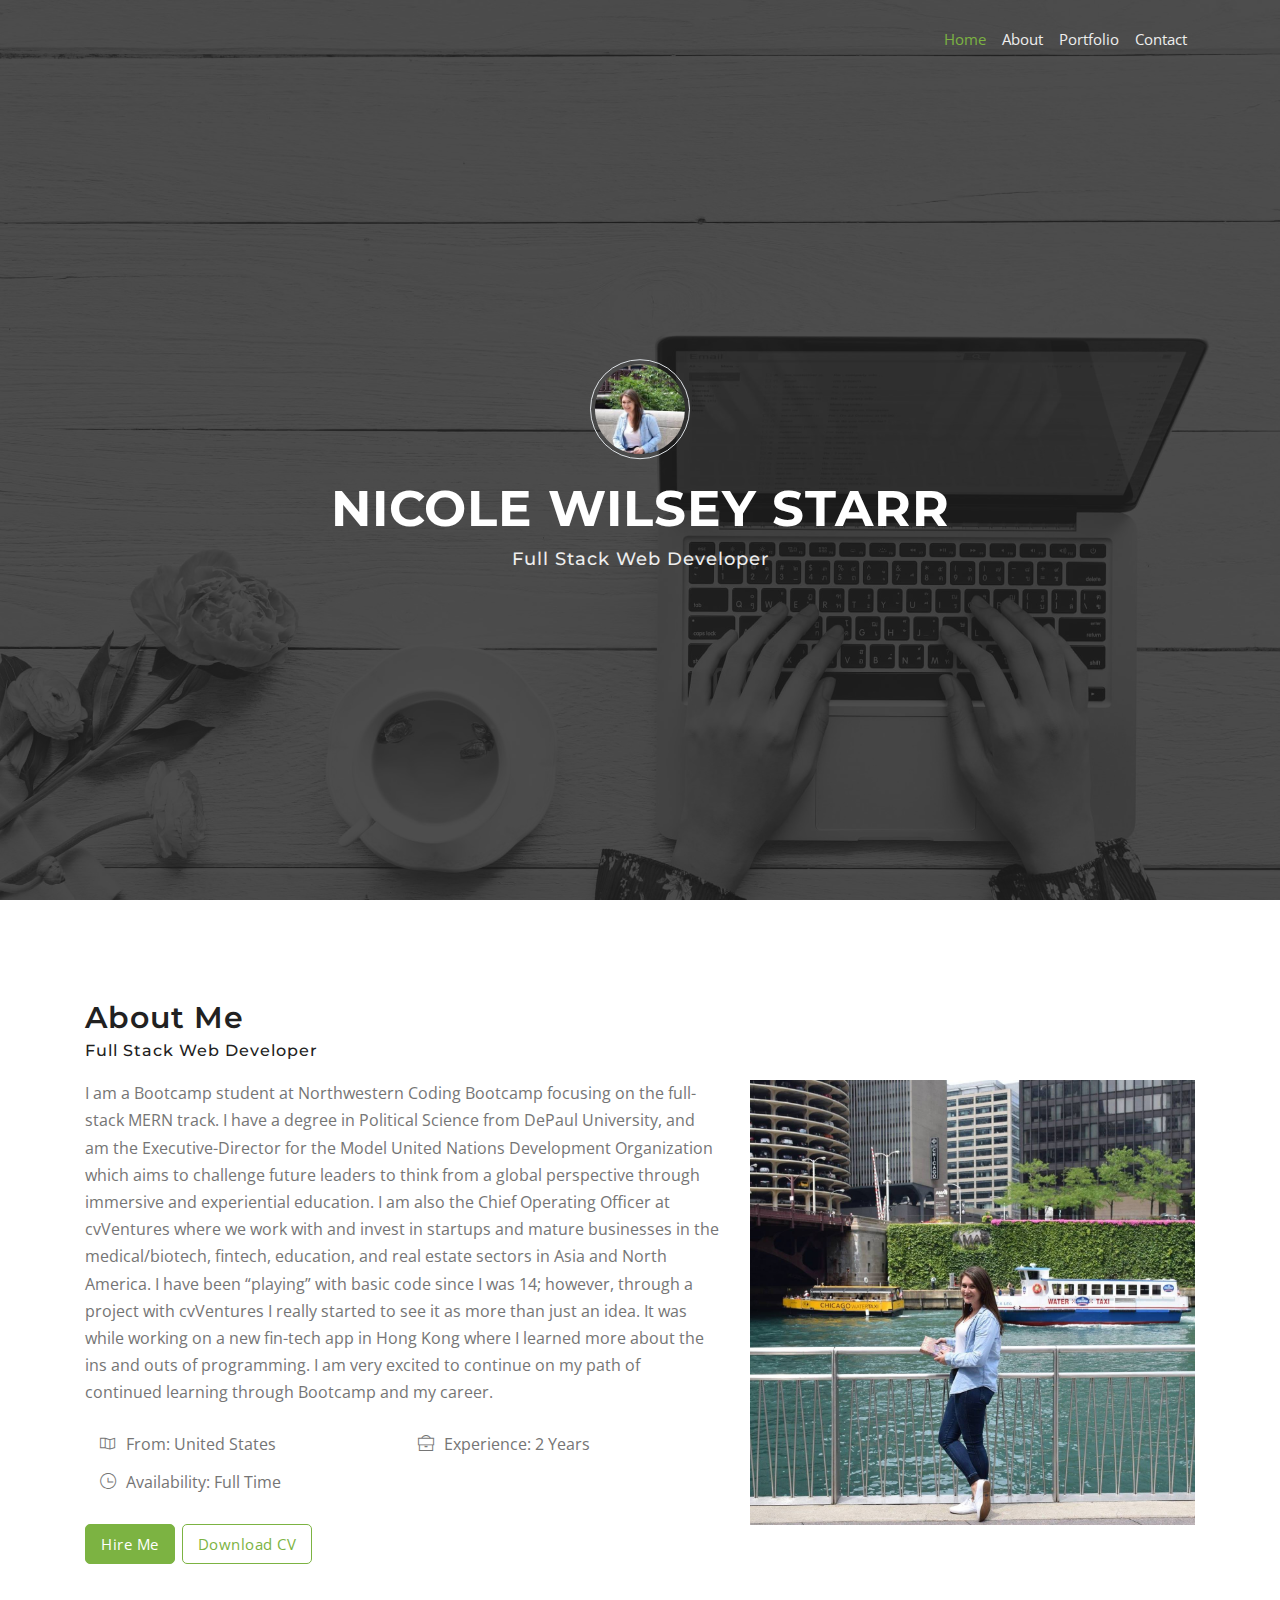
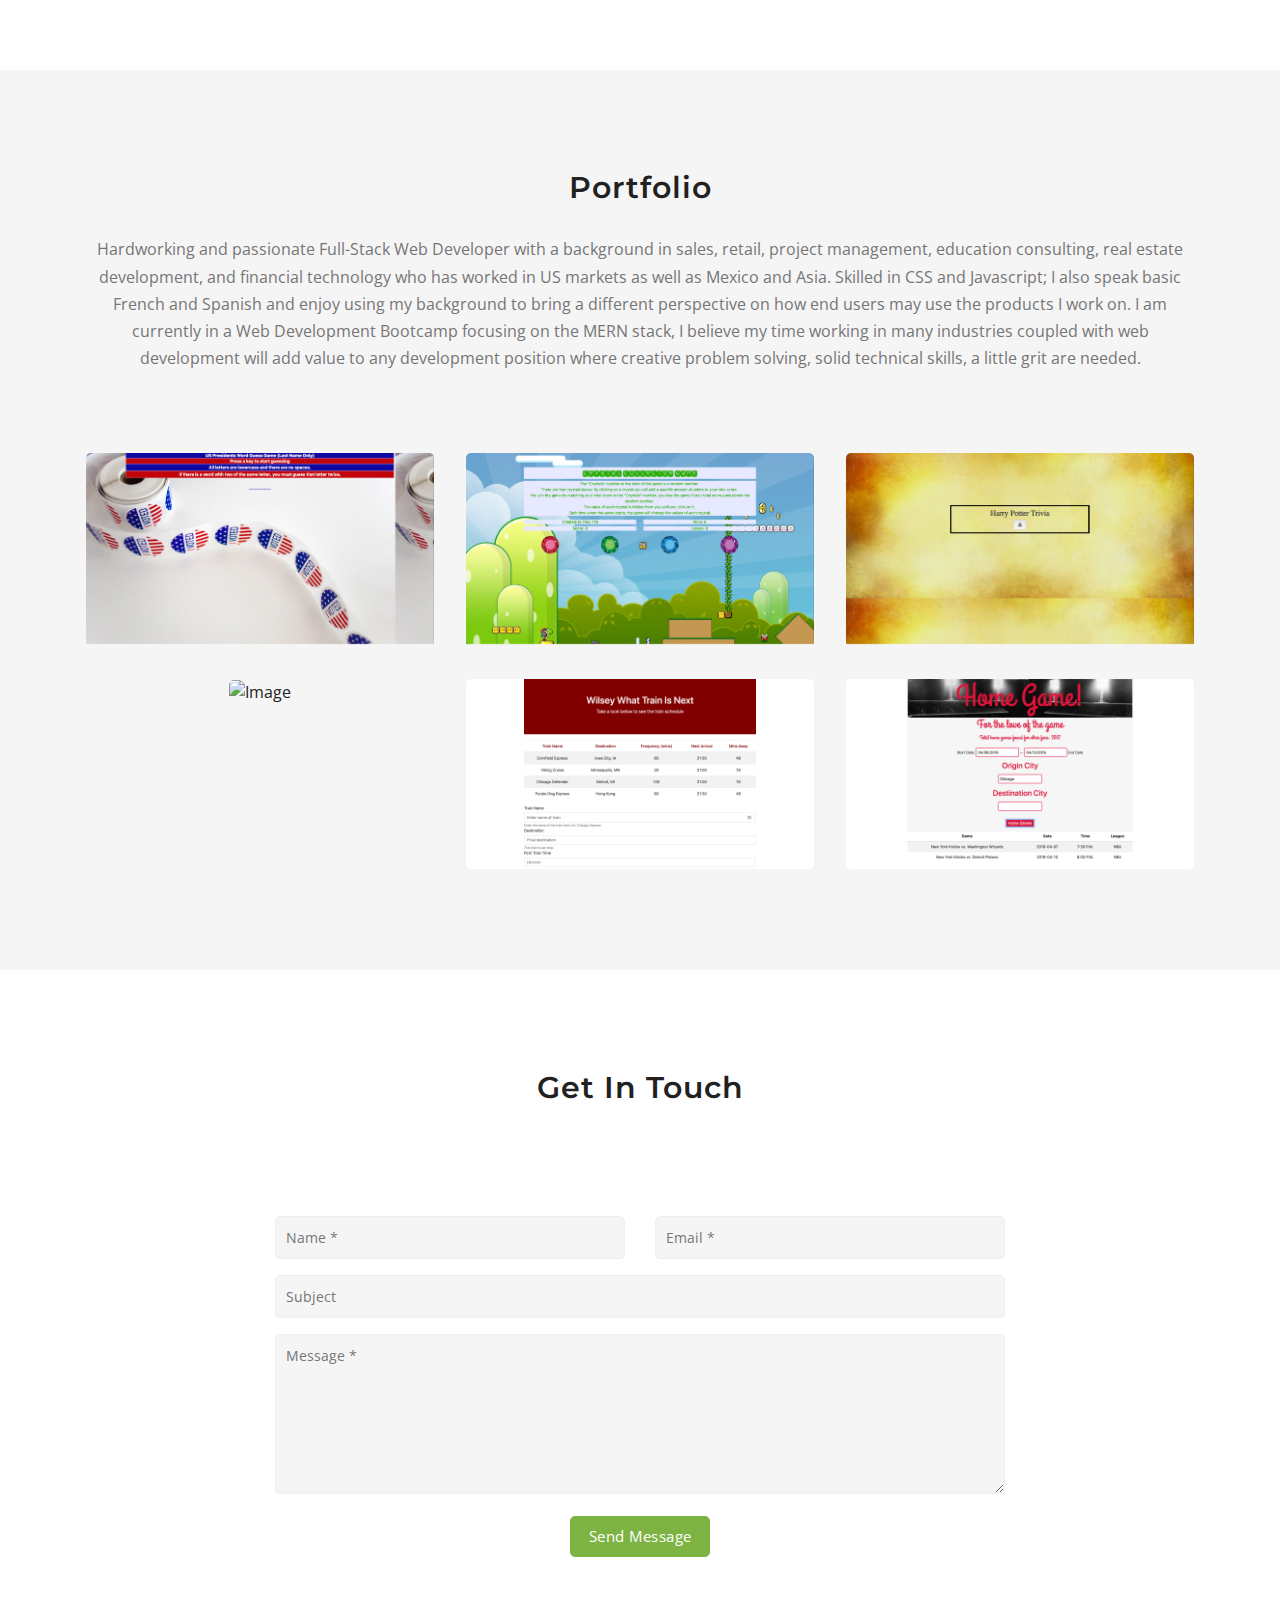
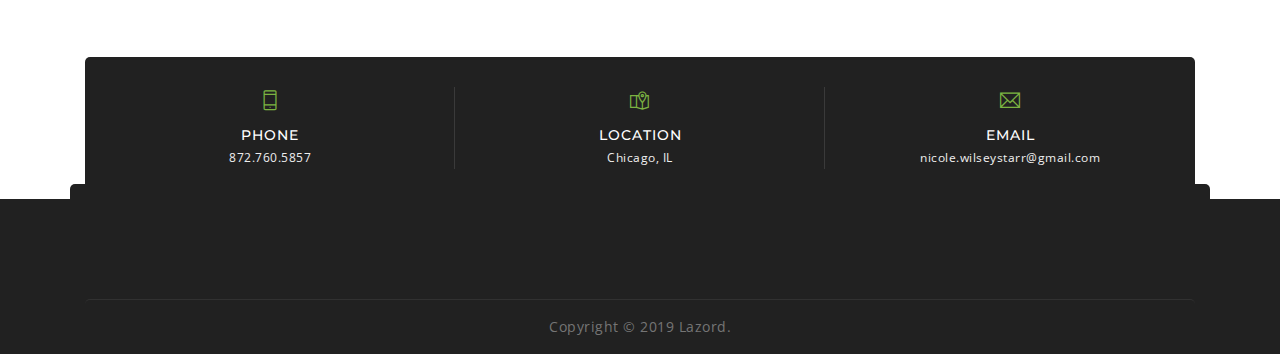
==== index.html @ 2cfe422c "Changed html file name" ====
<!DOCTYPE html>
<html lang="en">
  <head>

    <!-- Meta Tags -->
    <meta charset="utf-8">
    <meta name="description" content="Lazord is a responsive creative portfolio template.">
    <meta name="keywords" content="portfolio, personal, corporate, business, parallax, creative, agency">
    <meta name="viewport" content="width=device-width, initial-scale=1, shrink-to-fit=no">

    <!-- Title -->
    <title>Nicole Wilsey Starr</title>

    <!-- Favicon -->
    <link rel="shortcut icon" href="images/favicon.png" type="image/x-icon">


    <!-- Bootstrap CSS -->
    <link rel="stylesheet" href="css/bootstrap.min.css">
    <!-- Google Fonts -->
    <link rel="stylesheet" href="https://fonts.googleapis.com/css?family=Open+Sans:300,400,600,700,800">
    <link rel="stylesheet" href="https://fonts.googleapis.com/css?family=Montserrat:100,200,300,400,500,600,700,800,900">
    <!-- Owl Carousel CSS -->
    <link rel="stylesheet" href="css/owl.carousel.min.css">
    <link rel="stylesheet" href="css/owl.theme.default.min.css">
    <!-- Magnific Popup CSS -->
    <link rel="stylesheet" href="css/magnific-popup.css">
    <!-- Icon Fonts CSS -->
    <link rel="stylesheet" href="css/all.min.css">
    <link rel="stylesheet" href="css/themify-icons.css">
    <!-- Main CSS -->
    <link rel="stylesheet" href="css/style.css">

  </head>
  <body>

    <!-- ===== Start Preloader ===== -->
    <div class="loading">
      <div class="v-middle"><div class="load-circle"></div></div>
    </div>
    <!-- ===== End Preloader ===== -->

    <!-- === Start Button Top === -->
    <div class="button-top" data-scroll-nav="0">
      <span><i class="ti-angle-up"></i></span>
    </div>
    <!-- ===== End Button Top ===== -->

    <!-- ===== Start Navbar ===== -->
    <nav class="navbar navbar-expand-md">
      <div class="container">

        <!-- Logo and toggle get grouped for better mobile display -->
        <!-- <a class="logo" href="#">
          <img src="http://via.placeholder.com/900x182" alt="logo" />
        </a> -->

        <button class="navbar-toggler" type="button" data-toggle="collapse" data-target="#navbarNav" aria-controls="navbarNav" aria-expanded="false" aria-label="Toggle navigation">
          <span class="menu-icon"><i class="fas fa-bars"></i></span>
        </button>

        <!-- Collect the nav links, and other content for toggling -->
        <div class="collapse navbar-collapse" id="navbarNav">

          <!-- Links -->
          <ul class="navbar-nav ml-auto">
            <li class="nav-item active">
              <a class="nav-link" href="#" data-scroll-nav="0">Home <span class="sr-only">(current)</span></a>
            </li>
            <li class="nav-item">
              <a class="nav-link" href="#" data-scroll-nav="1">About</a>
            </li>
            <!-- <li class="nav-item">
              <a class="nav-link" href="#" data-scroll-nav="2">Services</a>
            </li> -->
            <li class="nav-item">
              <a class="nav-link" href="#" data-scroll-nav="3">Portfolio</a>
            </li>
            <!-- <li class="nav-item">
              <a class="nav-link" href="#" data-scroll-nav="4">Testimonials</a>
            </li>
            <li class="nav-item">
              <a class="nav-link" href="#" data-scroll-nav="5">Blog</a>
            </li> -->
            <li class="nav-item">
              <a class="nav-link" href="#" data-scroll-nav="6">Contact</a>
            </li>
          </ul>

        </div><!-- /navbar-collapse -->
      </div><!-- /container -->
    </nav>
    <!-- ===== End Navbar ===== -->

    <!-- ===== Start Header ===== -->
    <header class="header bg-prop section-overlay dark" data-scroll-index="0">
      <div class="v-middle">
        <div class="container">

          <!-- Caption -->
          <div class="caption text-center">

            <img class="img-thumbnail rounded-circle" src="images/nicole.jpg" alt="Image" />

            <h1>Nicole Wilsey Starr</h1>
            <h2>Full Stack Web Developer</h2>

            <!-- Social Media Icons -->
            <!-- <div class="social-media">
              <a href="#0"><span><i class="ti-facebook"></i></span></a>
              <a href="#0"><span><i class="ti-twitter-alt"></i></span></a>
              <a href="#0"><span><i class="ti-linkedin"></i></span></a>
              <a href="#0"><span><i class="ti-pinterest"></i></span></a>
              <a href="#0"><span><i class="ti-instagram"></i></span></a>
            </div> -->

          </div><!-- /caption -->
        </div><!-- /container -->
      </div><!-- /v-middle -->
    </header>
    <!-- ===== End Header ===== -->

    <!-- ===== Start About ===== -->
    <section class="about section-padding" data-scroll-index="1">
      <div class="container">

        <!-- Section Heading  -->
        <div class="section-head">
          <h3>About Me</h3>
          <h6>Full Stack Web Developer</h6>
        </div>

        <div class="row">

          <!-- Intro -->
          <div class="col-lg-7">
            <div class="intro mb-md-50">
              <p>I am a Bootcamp student at Northwestern Coding Bootcamp focusing on the full-stack MERN track. I have a degree in Political Science from DePaul University, and am the Executive-Director for the Model United Nations Development Organization which aims to challenge future leaders to think from a global perspective through immersive and experiential education. I am also the Chief Operating Officer at cvVentures where we work with and invest in startups and mature businesses in the medical/biotech, fintech, education, and real estate sectors in Asia and North America. I have been “playing” with basic code since I was 14; however, through a project with cvVentures I really started to see it as more than just an idea. It was while working on a new fin-tech app in Hong Kong where I learned more about the ins and outs of programming. I am very excited to continue on my path of continued learning through Bootcamp and my career.</p>

              <!-- Some Details -->
              <div class="details row">
                <!-- <div class="item col-sm-6">
                  <p><span class="icon"><i class="ti-calendar"></i></span>Age: </p>
                </div> -->
                <div class="item col-sm-6">
                  <p><span class="icon"><i class="ti-map"></i></span>From: United States</p>
                </div>
                <div class="item col-sm-6">
                  <p><span class="icon"><i class="ti-briefcase"></i></span>Experience: 2 Years</p>
                </div>
                <div class="item col-sm-6">
                  <p><span class="icon"><i class="ti-time"></i></span>Availability: Full Time</p>
                </div>
              </div>

              <!-- Buttons -->
              <a href="#0" data-scroll-nav="6" class="bg-button">
                <span>Hire Me</span>
              </a>
              <a href="CV.pdf" download="CV.pdf" class="border-button">
                <span>Download CV</span>
              </a>

            </div>
          </div>

          <!-- Skills -->
          <div class="col-lg-5">
              <img src="images/aboutPhoto.jpg" alt="Image" />

            <!-- <div class="skills">
              <div class="prog-item">
                <p>Branding</p>
                <div class="skill-progress"><span data-value='90%'></span></div>
              </div>
              <div class="prog-item">
                <p>Graphic Design</p>
                <div class="skill-progress"><span data-value='95%'></span></div>
              </div>
              <div class="prog-item">
                <p>Web Design</p>
                <div class="skill-progress"><span data-value='85%'></span></div>
              </div>
              <div class="prog-item">
                <p>Development</p>
                <div class="skill-progress"><span data-value='90%'></span></div>
              </div>
            </div> -->
          </div>

        </div><!-- /row -->
      </div><!-- /container -->
    </section>
    <!-- ===== End About ===== -->

    <!-- ===== Start Services ===== -->
    <!-- <section class="services section-padding text-center" data-scroll-index="2">
      <div class="container"> -->

        <!-- Section Heading  -->
        <!-- <div class="section-head">
          <h3>Services</h3>
          <div class="row">
            <div class="col-lg-6 col-md-8 mx-auto">
              <p>Lorem ipsum dolor sit amet elit sed do eiusmod tempor labore dolore magna aliqua enim minim veniam quis nostrud nisi laboris.</p>
            </div>
          </div>
        </div>

        <div class="row"> -->

          <!-- Services Item -->
          <!-- <div class="col-lg-4 col-md-6">
            <div class="item mb-30 mb-sm-50">
              <span class="icon"><i class="ti-write"></i></span>
              <h5 class="sub-heading">Branding</h5>
              <p>Lorem ipsum dolor sit amet consectetur adipisicing elit sed do eiusmod tempor incididunt ut.</p>
            </div>
          </div> -->

          <!-- Services Item -->
          <!-- <div class="col-lg-4 col-md-6">
            <div class="item mb-30 mb-sm-50">
              <span class="icon"><i class="ti-pencil-alt"></i></span>
              <h5 class="sub-heading">Graphic Design</h5>
              <p>Lorem ipsum dolor sit amet consectetur adipisicing elit sed do eiusmod tempor incididunt ut.</p>
            </div>
          </div> -->

          <!-- Services Item -->
          <!-- <div class="col-lg-4 col-md-6">
            <div class="item mb-30 mb-sm-50">
              <span class="icon"><i class="ti-desktop"></i></span>
              <h5 class="sub-heading">Web Design</h5>
              <p>Lorem ipsum dolor sit amet consectetur adipisicing elit sed do eiusmod tempor incididunt ut.</p>
            </div>
          </div> -->

          <!-- Services Item -->
          <!-- <div class="col-lg-4 col-md-6">
            <div class="item mb-md-30 mb-sm-50">
              <span class="icon"><i class="ti-settings"></i></span>
              <h5 class="sub-heading">Development</h5>
              <p>Lorem ipsum dolor sit amet consectetur adipisicing elit sed do eiusmod tempor incididunt ut.</p>
            </div>
          </div> -->

          <!-- Services Item -->
          <!-- <div class="col-lg-4 col-md-6">
            <div class="item mb-sm-50">
              <span class="icon"><i class="ti-mobile"></i></span>
              <h5 class="sub-heading">Mobile Apps</h5>
              <p>Lorem ipsum dolor sit amet consectetur adipisicing elit sed do eiusmod tempor incididunt ut.</p>
            </div>
          </div> -->

          <!-- Services Item -->
          <!-- <div class="col-lg-4 col-md-6">
            <div class="item">
              <span class="icon"><i class="ti-pie-chart"></i></span>
              <h5 class="sub-heading">Marketing</h5>
              <p>Lorem ipsum dolor sit amet consectetur adipisicing elit sed do eiusmod tempor incididunt ut.</p>
            </div>
          </div> -->

        <!-- </div> -->
        <!-- /row -->
      <!-- </div> -->
      <!-- /container -->
    <!-- </section> -->
    <!-- ===== End Services ===== -->

    <!-- ===== Start Counter ===== -->
    <!-- <div class="counter bg-prop section-overlay dark text-center">
      <div class="container">

        <div class="row"> -->

          <!-- Counter Item -->
          <!-- <div class="col-lg-3 col-md-6">
            <div class="item mb-md-50">
              <span class="icon"><i class="ti-face-smile"></i></span>
              <h4 class="number">385</h4>
              <h6>Happy Clients</h6>
            </div>
          </div> -->

          <!-- Counter Item -->
          <!-- <div class="col-lg-3 col-md-6">
            <div class="item mb-md-50">
              <span class="icon"><i class="ti-layers"></i></span>
              <h4 class="number">674</h4>
              <h6>Total Projects</h6>
            </div>
          </div> -->

          <!-- Counter Item -->
          <!-- <div class="col-lg-3 col-md-6">
            <div class="item mb-sm-50">
              <span class="icon"><i class="ti-download"></i></span>
              <h4 class="number">958</h4>
              <h6>CV Downloads</h6>
            </div>
          </div> -->

          <!-- Counter Item -->
          <!-- <div class="col-lg-3 col-md-6">
            <div class="item">
              <span class="icon"><i class="ti-timer"></i></span>
              <h4 class="number">4269</h4>
              <h6>Lines per Hour</h6>
            </div>
          </div> -->

        <!-- </div> -->
        <!-- /row -->
      <!-- </div> -->
      <!-- /container -->
    <!-- </div> -->
    <!-- ===== End Counter ===== -->

    <!-- ===== Start Portfolio ===== -->
    <section class="portfolio section-padding text-center" data-scroll-index="3">
      <div class="container">

        <!-- Section Heading  -->
        <div class="section-head">
          <h3>Portfolio</h3>
          <div class="row">
            <div class="col-lg-auto col-md-auto mx-auto">
              <p>Hardworking and passionate Full-Stack Web Developer with a background in sales, retail, project management, education consulting, real estate development, and financial technology who has worked in US markets as well as Mexico and Asia. Skilled in CSS and Javascript; I also speak basic French and Spanish and enjoy using my background to bring a different perspective on how end users may use the products I work on. I am currently in a Web Development Bootcamp focusing on the MERN stack, I believe my time working in many industries coupled with web development will add value to any development position where creative problem solving, solid technical skills, a little grit are needed.</p>
            </div>
          </div>
        </div>

        <!-- Filter Links -->
        <!-- <div class="filtering">
          <span data-filter='*' class="active">All</span>
          <span data-filter='.brand'>Brand</span>
          <span data-filter='.graphic'>Graphic</span>
          <span data-filter='.web'>Web</span>
        </div> -->

        <!-- Gallery -->
        <div class="gallery row">

          <!-- Gallery Item -->
          <!-- Word Guess Game-->
          <div class="col-lg-4 col-md-6 item web">
            <div class="item-img mb-30 mb-sm-50">

              <img src="images/wordGuessGame.png" alt="Image" />

              <div class="top-overlay"></div>
              <div class="bottom-overlay"></div>

              <div class="overlay-info v-middle">
                <h5 class="sub-heading">Word Guess Game</h5>
                <div class="icons">
                  <a href="https://nwilseystarr.github.io/word-guess-game/" target="_blank">
                    <span class="icon"><i class="fas fa-link"></i></span>
                  </a>
                  <a href="images/wordGuessGame.png" class="popup-img">
                    <span class="icon"><i class="fas fa-search"></i></span>
                  </a>
                </div>
              </div>

            </div>
          </div>

          <!-- Gallery Item -->
          <!-- Crystal Collector Game -->
          <div class="col-lg-4 col-md-6 item graphic">
            <div class="item-img mb-30 mb-sm-50">

              <img src="images/crystalGame.png" alt="Image" />

              <div class="top-overlay"></div>
              <div class="bottom-overlay"></div>

              <div class="overlay-info v-middle">
                <h5 class="sub-heading">Crystal Collector Game</h5>
                <div class="icons">
                  <a href="https://nwilseystarr.github.io/unit-4-game/" target="_blank">
                    <span class="icon"><i class="fas fa-link"></i></span>
                  </a>
                  <a href="images/crystalGame.png" class="popup-img">
                    <span class="icon"><i class="fas fa-search"></i></span>
                  </a>
                </div>
              </div>

            </div>
          </div>

          <!-- Gallery Item -->
          <!-- Trivia Game -->
          <div class="col-lg-4 col-md-6 item brand">
            <div class="item-img mb-30 mb-sm-50">

              <img src="images/triviaGame.png" alt="Image" />

              <div class="top-overlay"></div>
              <div class="bottom-overlay"></div>

              <div class="overlay-info v-middle">
                <h5 class="sub-heading">Harry Potter Trivia Game</h5>
                <div class="icons">
                  <a href="https://nwilseystarr.github.io/TriviaGame/" target="_blank">
                    <span class="icon"><i class="fas fa-link"></i></span>
                  </a>
                  <a href="images/triviaGame.png" class="popup-img">
                    <span class="icon"><i class="fas fa-search"></i></span>
                  </a>
                </div>
              </div>

            </div>
          </div>

          <!-- Gallery Item -->
          <div class="col-lg-4 col-md-6 item graphic">
            <div class="item-img mb-md-30 mb-sm-50">

              <img src="images/giphySearch.png" alt="Image" />

              <div class="top-overlay"></div>
              <div class="bottom-overlay"></div>

              <div class="overlay-info v-middle">
                <h5 class="sub-heading">Lord of the Rings Giphy Search</h5>
                <div class="icons">
                  <a href="https://nwilseystarr.github.io/giphy-api/" target="_blank">
                    <span class="icon"><i class="fas fa-link"></i></span>
                  </a>
                  <a href="images/giphySearch.png" class="popup-img">
                    <span class="icon"><i class="fas fa-search"></i></span>
                  </a>
                </div>
              </div>

            </div>
          </div>

          <!-- Gallery Item -->
          <div class="col-lg-4 col-md-6 item brand">
            <div class="item-img mb-sm-50">

              <img src="images/trainSchedule.png" alt="Image" />

              <div class="top-overlay"></div>
              <div class="bottom-overlay"></div>

              <div class="overlay-info v-middle">
                <h5 class="sub-heading">Train Scheduler</h5>
                <div class="icons">
                  <a href="https://nwilseystarr.github.io/train-scheduler/">
                    <span class="icon"><i class="fas fa-link"></i></span>
                  </a>
                  <a href="images/trainSchedule.png" class="popup-img">
                    <span class="icon"><i class="fas fa-search"></i></span>
                  </a>
                </div>
              </div>

            </div>
          </div>

          <!-- Gallery Item -->
          <div class="col-lg-4 col-md-6 item web">
            <div class="item-img">

              <img src="images/homeGame.png" alt="Image" />

              <div class="top-overlay"></div>
              <div class="bottom-overlay"></div>

              <div class="overlay-info v-middle">
                <h5 class="sub-heading">Home Game</h5>
                <div class="icons">
                  <a href="https://nwilseystarr.github.io/project-one/" target="_blank">
                    <span class="icon"><i class="fas fa-link"></i></span>
                  </a>
                  <a href="images/homeGame.png" class="popup-img">
                    <span class="icon"><i class="fas fa-search"></i></span>
                  </a>
                </div>
              </div>

            </div>
          </div>

        </div><!-- /gallery -->
      </div><!-- /container -->
    </section>
    <!-- ===== End Portfolio ===== -->

    <!-- ===== Start Testimonials ===== -->
    <!-- <section class="testimonials section-padding bg-prop section-overlay dark text-center" data-scroll-index="4">
      <div class="container"> -->

        <!-- Section Heading  -->
        <!-- <div class="section-head">
          <h3>Testimonials</h3>
        </div>

        <div class="row">

          <div class="col-lg-8 mx-auto">
            <span class="icon"><i class="fas fa-quote-left"></i></span>
            <div class="owl-carousel owl-theme"> -->

              <!-- Testimonials Item -->
              <!-- <div class="item">
                <p>Lorem ipsum dolor sit amet consectetur adipisicing elit sed do eiusmod tempor incididunt ut labore et dolore magna aliqua ut enim ad minim veniam quis nostrud exercitation ullamco laboris nisi ut aliquip ex ea commodo consequat duis aute irure.</p>
                <h5>John Smith</h5>
                <h6>Envato Customer</h6>
              </div> -->

              <!-- Testimonials Item -->
              <!-- <div class="item">
                <p>Lorem ipsum dolor sit amet consectetur adipisicing elit sed do eiusmod tempor incididunt ut labore et dolore magna aliqua ut enim ad minim veniam quis nostrud exercitation ullamco laboris nisi ut aliquip ex ea commodo consequat duis aute irure.</p>
                <h5>John Smith</h5>
                <h6>Envato Customer</h6>
              </div> -->

              <!-- Testimonials Item -->
              <!-- <div class="item">
                <p>Lorem ipsum dolor sit amet consectetur adipisicing elit sed do eiusmod tempor incididunt ut labore et dolore magna aliqua ut enim ad minim veniam quis nostrud exercitation ullamco laboris nisi ut aliquip ex ea commodo consequat duis aute irure.</p>
                <h5>John Smith</h5>
                <h6>Envato Customer</h6>
              </div>

            </div>
          </div> -->

        <!-- </div> -->
        <!-- /row -->
      <!-- </div> -->
      <!-- /container -->
    <!-- </section> -->
    <!-- ===== End Testimonials ===== -->

    <!-- ===== Start Blog ===== -->
    <!-- <section class="blog section-padding text-center" data-scroll-index="5">
      <div class="container"> -->

        <!-- Section Heading  -->
        <!-- <div class="section-head">
          <h3>Blog</h3>
          <div class="row">
            <div class="col-lg-6 col-md-8 mx-auto">
              <p>Lorem ipsum dolor sit amet elit sed do eiusmod tempor labore dolore magna aliqua enim minim veniam quis nostrud nisi laboris.</p>
            </div>
          </div>
        </div>

        <div class="row justify-content-center"> -->

          <!-- Blog Item -->
          <!-- <div class="col-lg-4 col-md-10">
            <div class="post mb-md-30 mb-sm-50">

              <div class="post-img">
                <a href="#0">
                  <img src="http://via.placeholder.com/640x426" alt="Image" />
                </a>
              </div>

              <div class="post-info">
                <a href="#0">
                  <span class="tag">HTML</span>
                </a>
              </div>

              <div class="post-content">
                <a href="#0">
                  <h5 class="sub-heading">Best HTML Templates</h5>
                </a>
                <p>Lorem ipsum dolor sit amet consectetur adipisicing elit sed do eiusmod tempor incididunt ut labore et dolore magna.</p>
                <a href="#0">
                  <span class="rm-button">Read More<span class="icon"><i class="ti-angle-right"></i></span></span>
                </a>
              </div>

            </div>
          </div> -->

          <!-- Blog Item -->
          <!-- <div class="col-lg-4 col-md-10">
            <div class="post mb-md-30 mb-sm-50">

              <div class="post-img">
                <a href="#0">
                  <img src="http://via.placeholder.com/640x426" alt="Image" />
                </a>
              </div>

              <div class="post-info">
                <a href="#0">
                  <span class="tag">WordPress</span>
                </a>
              </div>

              <div class="post-content">
                <a href="#0">
                  <h5 class="sub-heading">Best WordPress Themes</h5>
                </a>
                <p>Lorem ipsum dolor sit amet consectetur adipisicing elit sed do eiusmod tempor incididunt ut labore et dolore magna.</p>
                <a href="#0">
                  <span class="rm-button">Read More<span class="icon"><i class="ti-angle-right"></i></span></span>
                </a>
              </div>

            </div>
          </div> -->

          <!-- Blog Item -->
          <!-- <div class="col-lg-4 col-md-10">
            <div class="post">

              <div class="post-img">
                <a href="#0">
                  <img src="http://via.placeholder.com/640x426" alt="Image" />
                </a>
              </div>

              <div class="post-info">
                <a href="#0">
                  <span class="tag">Graphic</span>
                </a>
              </div>

              <div class="post-content">
                <a href="#0">
                  <h5 class="sub-heading">45 Creative Logo Designs</h5>
                </a>
                <p>Lorem ipsum dolor sit amet consectetur adipisicing elit sed do eiusmod tempor incididunt ut labore et dolore magna.</p>
                <a href="#0">
                  <span class="rm-button">Read More<span class="icon"><i class="ti-angle-right"></i></span></span>
                </a>
              </div>

            </div>
          </div> -->

        <!-- </div> -->
        <!-- /row -->
      <!-- </div> -->
      <!-- /container -->
    <!-- </section> -->
    <!-- ===== End Blog ===== -->

    <!-- ===== Start Contact ===== -->
    <section class="contact text-center" data-scroll-index="6">
      <div class="container">

        <!-- Section Heading  -->
        <div class="section-head">
          <h3>Get In Touch</h3>
          <div class="row">
            <div class="col-lg-6 col-md-8 mx-auto">
              <!-- <p>Lorem ipsum dolor sit amet elit sed do eiusmod tempor labore dolore magna aliqua enim minim veniam quis nostrud nisi laboris.</p> -->
            </div>
          </div>
        </div>

        <!-- Contact Form -->
        <div class="row">
          <div class="col-lg-8 mx-auto">
            <form class='form' id='contact-form' method='post' action="contact.php">
              <div class="messages"></div>

              <div class="controls">

                <div class="row">
                  <div class="col-md-6">
                    <div class="form-group">
                      <input id="form_name" type="text" name="name" placeholder="Name *" required="required" data-error="Firstname is required.">
                      <div class="help-block with-errors"></div>
                    </div>
                  </div>
                  <div class="col-md-6">
                    <div class="form-group">
                      <input id="form_email" type="email" name="email" placeholder="Email *" required="required" data-error="Valid email is required.">
                      <div class="help-block with-errors"></div>
                    </div>
                  </div>
                </div>

                <div class="row">
                  <div class="col-md-12">
                    <div class="form-group">
                      <input id="form_subject" type="text" name="subject" placeholder="Subject">
                      <div class="help-block with-errors"></div>
                    </div>
                  </div>
                  <div class="col-md-12">
                    <div class="form-group">
                      <textarea id="form_message" name="message" placeholder="Message *" rows="4" required="required" data-error="Please, leave us a message."></textarea>
                      <div class="help-block with-errors"></div>
                    </div>
                  </div>
                  <div class="col-md-12">
                    <input type="submit" value="Send Message">
                  </div>
                </div>

              </div>
            </form>
          </div>
        </div>

        <!-- Contact Info-->
        <div class="contact-info">
            <div class="row no-gutters">

            <!-- Contact Info Item -->
            <div class="item col-lg-4 mb-md-50">
              <span class="icon"><i class="ti-mobile"></i></span>
              <h6>Phone</h6>
              <p>872.760.5857</p>
            </div>

            <!-- Contact Info Item -->
            <div class="item col-lg-4 mb-md-50">
              <span class="icon"><i class="ti-map-alt"></i></span>
              <h6>Location</h6>
              <p>Chicago, IL</p>
            </div>

            <!-- Contact Info Item -->
            <div class="item col-lg-4">
              <span class="icon"><i class="ti-email"></i></span>
              <h6>Email</h6>
              <p>nicole.wilseystarr@gmail.com</p>
            </div>

          </div>
        </div>

      </div><!-- /container -->
    </section>
    <!-- ===== End Contact ===== -->

    <!-- ===== Start Footer ===== -->
    <footer class="footer text-center">
      <div class="container">

        <!-- Main Footer -->
        <div class="main-footer">

          <!-- logo -->
          <!-- <a class="logo" href="#">
            <img src="http://via.placeholder.com/900x182" alt="logo" />
          </a> -->

          <!-- Social Media Icons-->
          <!-- <div class="social-media">
            <a href="#0"><span><i class="ti-facebook"></i></span></a>
            <a href="#0"><span><i class="ti-twitter-alt"></i></span></a>
            <a href="#0"><span><i class="ti-linkedin"></i></span></a>
            <a href="#0"><span><i class="ti-pinterest"></i></span></a>
            <a href="#0"><span><i class="ti-instagram"></i></span></a>
          </div> -->

        </div><!-- /main-footer -->

        <!-- Copyright -->
        <p class="copyright">Copyright &copy; 2019 Lazord.</p>

      </div><!-- /container -->
    </footer>
    <!-- ===== End Footer ===== -->


    <!-- jQuery Library -->
    <script src="js/jquery-3.3.1.min.js"></script>
    <!-- Popper JS -->
    <script src="js/popper.min.js"></script>
    <!-- Bootstrap JS -->
    <script src="js/bootstrap.min.js"></script>
    <!-- ScrollIt JS -->
    <script src="js/scrollIt.min.js"></script>
    <!-- Waypoints Js -->
    <script src="js/jquery.waypoints.min.js"></script>
    <!-- CounterUp Js -->
    <script src="js/jquery.counterup.min.js"></script>
    <!-- Owl Carousel JS -->
    <script src="js/owl.carousel.min.js"></script>
    <!-- Magnific Popup JS -->
    <script src="js/jquery.magnific-popup.min.js"></script>
    <!-- isotope.pkgd JS -->
    <script src="js/isotope.pkgd.min.js"></script>
    <!-- Validator JS -->
    <script src="js/validator.js"></script>
    <!-- Custom JS -->
    <script src="js/custom.js"></script>

  </body>
</html>
---- css/all.min.css ----
/*!
 * Font Awesome Free 5.3.1 by @fontawesome - https://fontawesome.com
 * License - https://fontawesome.com/license/free (Icons: CC BY 4.0, Fonts: SIL OFL 1.1, Code: MIT License)
 */
.fa,.fab,.fal,.far,.fas{-moz-osx-font-smoothing:grayscale;-webkit-font-smoothing:antialiased;display:inline-block;font-style:normal;font-variant:normal;text-rendering:auto;line-height:1}.fa-lg{font-size:1.33333em;line-height:.75em;vertical-align:-.0667em}.fa-xs{font-size:.75em}.fa-sm{font-size:.875em}.fa-1x{font-size:1em}.fa-2x{font-size:2em}.fa-3x{font-size:3em}.fa-4x{font-size:4em}.fa-5x{font-size:5em}.fa-6x{font-size:6em}.fa-7x{font-size:7em}.fa-8x{font-size:8em}.fa-9x{font-size:9em}.fa-10x{font-size:10em}.fa-fw{text-align:center;width:1.25em}.fa-ul{list-style-type:none;margin-left:2.5em;padding-left:0}.fa-ul>li{position:relative}.fa-li{left:-2em;position:absolute;text-align:center;width:2em;line-height:inherit}.fa-border{border:.08em solid #eee;border-radius:.1em;padding:.2em .25em .15em}.fa-pull-left{float:left}.fa-pull-right{float:right}.fa.fa-pull-left,.fab.fa-pull-left,.fal.fa-pull-left,.far.fa-pull-left,.fas.fa-pull-left{margin-right:.3em}.fa.fa-pull-right,.fab.fa-pull-right,.fal.fa-pull-right,.far.fa-pull-right,.fas.fa-pull-right{margin-left:.3em}.fa-spin{animation:fa-spin 2s infinite linear}.fa-pulse{animation:fa-spin 1s infinite steps(8)}@keyframes fa-spin{0%{transform:rotate(0deg)}to{transform:rotate(1turn)}}.fa-rotate-90{-ms-filter:"progid:DXImageTransform.Microsoft.BasicImage(rotation=1)";transform:rotate(90deg)}.fa-rotate-180{-ms-filter:"progid:DXImageTransform.Microsoft.BasicImage(rotation=2)";transform:rotate(180deg)}.fa-rotate-270{-ms-filter:"progid:DXImageTransform.Microsoft.BasicImage(rotation=3)";transform:rotate(270deg)}.fa-flip-horizontal{-ms-filter:"progid:DXImageTransform.Microsoft.BasicImage(rotation=0, mirror=1)";transform:scaleX(-1)}.fa-flip-vertical{transform:scaleY(-1)}.fa-flip-horizontal.fa-flip-vertical,.fa-flip-vertical{-ms-filter:"progid:DXImageTransform.Microsoft.BasicImage(rotation=2, mirror=1)"}.fa-flip-horizontal.fa-flip-vertical{transform:scale(-1)}:root .fa-flip-horizontal,:root .fa-flip-vertical,:root .fa-rotate-90,:root .fa-rotate-180,:root .fa-rotate-270{-webkit-filter:none;filter:none}.fa-stack{display:inline-block;height:2em;line-height:2em;position:relative;vertical-align:middle;width:2em}.fa-stack-1x,.fa-stack-2x{left:0;position:absolute;text-align:center;width:100%}.fa-stack-1x{line-height:inherit}.fa-stack-2x{font-size:2em}.fa-inverse{color:#fff}.fa-500px:before{content:"\f26e"}.fa-accessible-icon:before{content:"\f368"}.fa-accusoft:before{content:"\f369"}.fa-ad:before{content:"\f641"}.fa-address-book:before{content:"\f2b9"}.fa-address-card:before{content:"\f2bb"}.fa-adjust:before{content:"\f042"}.fa-adn:before{content:"\f170"}.fa-adversal:before{content:"\f36a"}.fa-affiliatetheme:before{content:"\f36b"}.fa-air-freshener:before{content:"\f5d0"}.fa-algolia:before{content:"\f36c"}.fa-align-center:before{content:"\f037"}.fa-align-justify:before{content:"\f039"}.fa-align-left:before{content:"\f036"}.fa-align-right:before{content:"\f038"}.fa-alipay:before{content:"\f642"}.fa-allergies:before{content:"\f461"}.fa-amazon:before{content:"\f270"}.fa-amazon-pay:before{content:"\f42c"}.fa-ambulance:before{content:"\f0f9"}.fa-american-sign-language-interpreting:before{content:"\f2a3"}.fa-amilia:before{content:"\f36d"}.fa-anchor:before{content:"\f13d"}.fa-android:before{content:"\f17b"}.fa-angellist:before{content:"\f209"}.fa-angle-double-down:before{content:"\f103"}.fa-angle-double-left:before{content:"\f100"}.fa-angle-double-right:before{content:"\f101"}.fa-angle-double-up:before{content:"\f102"}.fa-angle-down:before{content:"\f107"}.fa-angle-left:before{content:"\f104"}.fa-angle-right:before{content:"\f105"}.fa-angle-up:before{content:"\f106"}.fa-angry:before{content:"\f556"}.fa-angrycreative:before{content:"\f36e"}.fa-angular:before{content:"\f420"}.fa-ankh:before{content:"\f644"}.fa-app-store:before{content:"\f36f"}.fa-app-store-ios:before{content:"\f370"}.fa-apper:before{content:"\f371"}.fa-apple:before{content:"\f179"}.fa-apple-alt:before{content:"\f5d1"}.fa-apple-pay:before{content:"\f415"}.fa-archive:before{content:"\f187"}.fa-archway:before{content:"\f557"}.fa-arrow-alt-circle-down:before{content:"\f358"}.fa-arrow-alt-circle-left:before{content:"\f359"}.fa-arrow-alt-circle-right:before{content:"\f35a"}.fa-arrow-alt-circle-up:before{content:"\f35b"}.fa-arrow-circle-down:before{content:"\f0ab"}.fa-arrow-circle-left:before{content:"\f0a8"}.fa-arrow-circle-right:before{content:"\f0a9"}.fa-arrow-circle-up:before{content:"\f0aa"}.fa-arrow-down:before{content:"\f063"}.fa-arrow-left:before{content:"\f060"}.fa-arrow-right:before{content:"\f061"}.fa-arrow-up:before{content:"\f062"}.fa-arrows-alt:before{content:"\f0b2"}.fa-arrows-alt-h:before{content:"\f337"}.fa-arrows-alt-v:before{content:"\f338"}.fa-assistive-listening-systems:before{content:"\f2a2"}.fa-asterisk:before{content:"\f069"}.fa-asymmetrik:before{content:"\f372"}.fa-at:before{content:"\f1fa"}.fa-atlas:before{content:"\f558"}.fa-atom:before{content:"\f5d2"}.fa-audible:before{content:"\f373"}.fa-audio-description:before{content:"\f29e"}.fa-autoprefixer:before{content:"\f41c"}.fa-avianex:before{content:"\f374"}.fa-aviato:before{content:"\f421"}.fa-award:before{content:"\f559"}.fa-aws:before{content:"\f375"}.fa-backspace:before{content:"\f55a"}.fa-backward:before{content:"\f04a"}.fa-balance-scale:before{content:"\f24e"}.fa-ban:before{content:"\f05e"}.fa-band-aid:before{content:"\f462"}.fa-bandcamp:before{content:"\f2d5"}.fa-barcode:before{content:"\f02a"}.fa-bars:before{content:"\f0c9"}.fa-baseball-ball:before{content:"\f433"}.fa-basketball-ball:before{content:"\f434"}.fa-bath:before{content:"\f2cd"}.fa-battery-empty:before{content:"\f244"}.fa-battery-full:before{content:"\f240"}.fa-battery-half:before{content:"\f242"}.fa-battery-quarter:before{content:"\f243"}.fa-battery-three-quarters:before{content:"\f241"}.fa-bed:before{content:"\f236"}.fa-beer:before{content:"\f0fc"}.fa-behance:before{content:"\f1b4"}.fa-behance-square:before{content:"\f1b5"}.fa-bell:before{content:"\f0f3"}.fa-bell-slash:before{content:"\f1f6"}.fa-bezier-curve:before{content:"\f55b"}.fa-bible:before{content:"\f647"}.fa-bicycle:before{content:"\f206"}.fa-bimobject:before{content:"\f378"}.fa-binoculars:before{content:"\f1e5"}.fa-birthday-cake:before{content:"\f1fd"}.fa-bitbucket:before{content:"\f171"}.fa-bitcoin:before{content:"\f379"}.fa-bity:before{content:"\f37a"}.fa-black-tie:before{content:"\f27e"}.fa-blackberry:before{content:"\f37b"}.fa-blender:before{content:"\f517"}.fa-blind:before{content:"\f29d"}.fa-blogger:before{content:"\f37c"}.fa-blogger-b:before{content:"\f37d"}.fa-bluetooth:before{content:"\f293"}.fa-bluetooth-b:before{content:"\f294"}.fa-bold:before{content:"\f032"}.fa-bolt:before{content:"\f0e7"}.fa-bomb:before{content:"\f1e2"}.fa-bone:before{content:"\f5d7"}.fa-bong:before{content:"\f55c"}.fa-book:before{content:"\f02d"}.fa-book-open:before{content:"\f518"}.fa-book-reader:before{content:"\f5da"}.fa-bookmark:before{content:"\f02e"}.fa-bowling-ball:before{content:"\f436"}.fa-box:before{content:"\f466"}.fa-box-open:before{content:"\f49e"}.fa-boxes:before{content:"\f468"}.fa-braille:before{content:"\f2a1"}.fa-brain:before{content:"\f5dc"}.fa-briefcase:before{content:"\f0b1"}.fa-briefcase-medical:before{content:"\f469"}.fa-broadcast-tower:before{content:"\f519"}.fa-broom:before{content:"\f51a"}.fa-brush:before{content:"\f55d"}.fa-btc:before{content:"\f15a"}.fa-bug:before{content:"\f188"}.fa-building:before{content:"\f1ad"}.fa-bullhorn:before{content:"\f0a1"}.fa-bullseye:before{content:"\f140"}.fa-burn:before{content:"\f46a"}.fa-buromobelexperte:before{content:"\f37f"}.fa-bus:before{content:"\f207"}.fa-bus-alt:before{content:"\f55e"}.fa-business-time:before{content:"\f64a"}.fa-buysellads:before{content:"\f20d"}.fa-calculator:before{content:"\f1ec"}.fa-calendar:before{content:"\f133"}.fa-calendar-alt:before{content:"\f073"}.fa-calendar-check:before{content:"\f274"}.fa-calendar-minus:before{content:"\f272"}.fa-calendar-plus:before{content:"\f271"}.fa-calendar-times:before{content:"\f273"}.fa-camera:before{content:"\f030"}.fa-camera-retro:before{content:"\f083"}.fa-cannabis:before{content:"\f55f"}.fa-capsules:before{content:"\f46b"}.fa-car:before{content:"\f1b9"}.fa-car-alt:before{content:"\f5de"}.fa-car-battery:before{content:"\f5df"}.fa-car-crash:before{content:"\f5e1"}.fa-car-side:before{content:"\f5e4"}.fa-caret-down:before{content:"\f0d7"}.fa-caret-left:before{content:"\f0d9"}.fa-caret-right:before{content:"\f0da"}.fa-caret-square-down:before{content:"\f150"}.fa-caret-square-left:before{content:"\f191"}.fa-caret-square-right:before{content:"\f152"}.fa-caret-square-up:before{content:"\f151"}.fa-caret-up:before{content:"\f0d8"}.fa-cart-arrow-down:before{content:"\f218"}.fa-cart-plus:before{content:"\f217"}.fa-cc-amazon-pay:before{content:"\f42d"}.fa-cc-amex:before{content:"\f1f3"}.fa-cc-apple-pay:before{content:"\f416"}.fa-cc-diners-club:before{content:"\f24c"}.fa-cc-discover:before{content:"\f1f2"}.fa-cc-jcb:before{content:"\f24b"}.fa-cc-mastercard:before{content:"\f1f1"}.fa-cc-paypal:before{content:"\f1f4"}.fa-cc-stripe:before{content:"\f1f5"}.fa-cc-visa:before{content:"\f1f0"}.fa-centercode:before{content:"\f380"}.fa-certificate:before{content:"\f0a3"}.fa-chalkboard:before{content:"\f51b"}.fa-chalkboard-teacher:before{content:"\f51c"}.fa-charging-station:before{content:"\f5e7"}.fa-chart-area:before{content:"\f1fe"}.fa-chart-bar:before{content:"\f080"}.fa-chart-line:before{content:"\f201"}.fa-chart-pie:before{content:"\f200"}.fa-check:before{content:"\f00c"}.fa-check-circle:before{content:"\f058"}.fa-check-double:before{content:"\f560"}.fa-check-square:before{content:"\f14a"}.fa-chess:before{content:"\f439"}.fa-chess-bishop:before{content:"\f43a"}.fa-chess-board:before{content:"\f43c"}.fa-chess-king:before{content:"\f43f"}.fa-chess-knight:before{content:"\f441"}.fa-chess-pawn:before{content:"\f443"}.fa-chess-queen:before{content:"\f445"}.fa-chess-rook:before{content:"\f447"}.fa-chevron-circle-down:before{content:"\f13a"}.fa-chevron-circle-left:before{content:"\f137"}.fa-chevron-circle-right:before{content:"\f138"}.fa-chevron-circle-up:before{content:"\f139"}.fa-chevron-down:before{content:"\f078"}.fa-chevron-left:before{content:"\f053"}.fa-chevron-right:before{content:"\f054"}.fa-chevron-up:before{content:"\f077"}.fa-child:before{content:"\f1ae"}.fa-chrome:before{content:"\f268"}.fa-church:before{content:"\f51d"}.fa-circle:before{content:"\f111"}.fa-circle-notch:before{content:"\f1ce"}.fa-city:before{content:"\f64f"}.fa-clipboard:before{content:"\f328"}.fa-clipboard-check:before{content:"\f46c"}.fa-clipboard-list:before{content:"\f46d"}.fa-clock:before{content:"\f017"}.fa-clone:before{content:"\f24d"}.fa-closed-captioning:before{content:"\f20a"}.fa-cloud:before{content:"\f0c2"}.fa-cloud-download-alt:before{content:"\f381"}.fa-cloud-upload-alt:before{content:"\f382"}.fa-cloudscale:before{content:"\f383"}.fa-cloudsmith:before{content:"\f384"}.fa-cloudversify:before{content:"\f385"}.fa-cocktail:before{content:"\f561"}.fa-code:before{content:"\f121"}.fa-code-branch:before{content:"\f126"}.fa-codepen:before{content:"\f1cb"}.fa-codiepie:before{content:"\f284"}.fa-coffee:before{content:"\f0f4"}.fa-cog:before{content:"\f013"}.fa-cogs:before{content:"\f085"}.fa-coins:before{content:"\f51e"}.fa-columns:before{content:"\f0db"}.fa-comment:before{content:"\f075"}.fa-comment-alt:before{content:"\f27a"}.fa-comment-dollar:before{content:"\f651"}.fa-comment-dots:before{content:"\f4ad"}.fa-comment-slash:before{content:"\f4b3"}.fa-comments:before{content:"\f086"}.fa-comments-dollar:before{content:"\f653"}.fa-compact-disc:before{content:"\f51f"}.fa-compass:before{content:"\f14e"}.fa-compress:before{content:"\f066"}.fa-concierge-bell:before{content:"\f562"}.fa-connectdevelop:before{content:"\f20e"}.fa-contao:before{content:"\f26d"}.fa-cookie:before{content:"\f563"}.fa-cookie-bite:before{content:"\f564"}.fa-copy:before{content:"\f0c5"}.fa-copyright:before{content:"\f1f9"}.fa-couch:before{content:"\f4b8"}.fa-cpanel:before{content:"\f388"}.fa-creative-commons:before{content:"\f25e"}.fa-creative-commons-by:before{content:"\f4e7"}.fa-creative-commons-nc:before{content:"\f4e8"}.fa-creative-commons-nc-eu:before{content:"\f4e9"}.fa-creative-commons-nc-jp:before{content:"\f4ea"}.fa-creative-commons-nd:before{content:"\f4eb"}.fa-creative-commons-pd:before{content:"\f4ec"}.fa-creative-commons-pd-alt:before{content:"\f4ed"}.fa-creative-commons-remix:before{content:"\f4ee"}.fa-creative-commons-sa:before{content:"\f4ef"}.fa-creative-commons-sampling:before{content:"\f4f0"}.fa-creative-commons-sampling-plus:before{content:"\f4f1"}.fa-creative-commons-share:before{content:"\f4f2"}.fa-credit-card:before{content:"\f09d"}.fa-crop:before{content:"\f125"}.fa-crop-alt:before{content:"\f565"}.fa-cross:before{content:"\f654"}.fa-crosshairs:before{content:"\f05b"}.fa-crow:before{content:"\f520"}.fa-crown:before{content:"\f521"}.fa-css3:before{content:"\f13c"}.fa-css3-alt:before{content:"\f38b"}.fa-cube:before{content:"\f1b2"}.fa-cubes:before{content:"\f1b3"}.fa-cut:before{content:"\f0c4"}.fa-cuttlefish:before{content:"\f38c"}.fa-d-and-d:before{content:"\f38d"}.fa-dashcube:before{content:"\f210"}.fa-database:before{content:"\f1c0"}.fa-deaf:before{content:"\f2a4"}.fa-delicious:before{content:"\f1a5"}.fa-deploydog:before{content:"\f38e"}.fa-deskpro:before{content:"\f38f"}.fa-desktop:before{content:"\f108"}.fa-deviantart:before{content:"\f1bd"}.fa-dharmachakra:before{content:"\f655"}.fa-diagnoses:before{content:"\f470"}.fa-dice:before{content:"\f522"}.fa-dice-five:before{content:"\f523"}.fa-dice-four:before{content:"\f524"}.fa-dice-one:before{content:"\f525"}.fa-dice-six:before{content:"\f526"}.fa-dice-three:before{content:"\f527"}.fa-dice-two:before{content:"\f528"}.fa-digg:before{content:"\f1a6"}.fa-digital-ocean:before{content:"\f391"}.fa-digital-tachograph:before{content:"\f566"}.fa-directions:before{content:"\f5eb"}.fa-discord:before{content:"\f392"}.fa-discourse:before{content:"\f393"}.fa-divide:before{content:"\f529"}.fa-dizzy:before{content:"\f567"}.fa-dna:before{content:"\f471"}.fa-dochub:before{content:"\f394"}.fa-docker:before{content:"\f395"}.fa-dollar-sign:before{content:"\f155"}.fa-dolly:before{content:"\f472"}.fa-dolly-flatbed:before{content:"\f474"}.fa-donate:before{content:"\f4b9"}.fa-door-closed:before{content:"\f52a"}.fa-door-open:before{content:"\f52b"}.fa-dot-circle:before{content:"\f192"}.fa-dove:before{content:"\f4ba"}.fa-download:before{content:"\f019"}.fa-draft2digital:before{content:"\f396"}.fa-drafting-compass:before{content:"\f568"}.fa-draw-polygon:before{content:"\f5ee"}.fa-dribbble:before{content:"\f17d"}.fa-dribbble-square:before{content:"\f397"}.fa-dropbox:before{content:"\f16b"}.fa-drum:before{content:"\f569"}.fa-drum-steelpan:before{content:"\f56a"}.fa-drupal:before{content:"\f1a9"}.fa-dumbbell:before{content:"\f44b"}.fa-dyalog:before{content:"\f399"}.fa-earlybirds:before{content:"\f39a"}.fa-ebay:before{content:"\f4f4"}.fa-edge:before{content:"\f282"}.fa-edit:before{content:"\f044"}.fa-eject:before{content:"\f052"}.fa-elementor:before{content:"\f430"}.fa-ellipsis-h:before{content:"\f141"}.fa-ellipsis-v:before{content:"\f142"}.fa-ello:before{content:"\f5f1"}.fa-ember:before{content:"\f423"}.fa-empire:before{content:"\f1d1"}.fa-envelope:before{content:"\f0e0"}.fa-envelope-open:before{content:"\f2b6"}.fa-envelope-open-text:before{content:"\f658"}.fa-envelope-square:before{content:"\f199"}.fa-envira:before{content:"\f299"}.fa-equals:before{content:"\f52c"}.fa-eraser:before{content:"\f12d"}.fa-erlang:before{content:"\f39d"}.fa-ethereum:before{content:"\f42e"}.fa-etsy:before{content:"\f2d7"}.fa-euro-sign:before{content:"\f153"}.fa-exchange-alt:before{content:"\f362"}.fa-exclamation:before{content:"\f12a"}.fa-exclamation-circle:before{content:"\f06a"}.fa-exclamation-triangle:before{content:"\f071"}.fa-expand:before{content:"\f065"}.fa-expand-arrows-alt:before{content:"\f31e"}.fa-expeditedssl:before{content:"\f23e"}.fa-external-link-alt:before{content:"\f35d"}.fa-external-link-square-alt:before{content:"\f360"}.fa-eye:before{content:"\f06e"}.fa-eye-dropper:before{content:"\f1fb"}.fa-eye-slash:before{content:"\f070"}.fa-facebook:before{content:"\f09a"}.fa-facebook-f:before{content:"\f39e"}.fa-facebook-messenger:before{content:"\f39f"}.fa-facebook-square:before{content:"\f082"}.fa-fast-backward:before{content:"\f049"}.fa-fast-forward:before{content:"\f050"}.fa-fax:before{content:"\f1ac"}.fa-feather:before{content:"\f52d"}.fa-feather-alt:before{content:"\f56b"}.fa-female:before{content:"\f182"}.fa-fighter-jet:before{content:"\f0fb"}.fa-file:before{content:"\f15b"}.fa-file-alt:before{content:"\f15c"}.fa-file-archive:before{content:"\f1c6"}.fa-file-audio:before{content:"\f1c7"}.fa-file-code:before{content:"\f1c9"}.fa-file-contract:before{content:"\f56c"}.fa-file-download:before{content:"\f56d"}.fa-file-excel:before{content:"\f1c3"}.fa-file-export:before{content:"\f56e"}.fa-file-image:before{content:"\f1c5"}.fa-file-import:before{content:"\f56f"}.fa-file-invoice:before{content:"\f570"}.fa-file-invoice-dollar:before{content:"\f571"}.fa-file-medical:before{content:"\f477"}.fa-file-medical-alt:before{content:"\f478"}.fa-file-pdf:before{content:"\f1c1"}.fa-file-powerpoint:before{content:"\f1c4"}.fa-file-prescription:before{content:"\f572"}.fa-file-signature:before{content:"\f573"}.fa-file-upload:before{content:"\f574"}.fa-file-video:before{content:"\f1c8"}.fa-file-word:before{content:"\f1c2"}.fa-fill:before{content:"\f575"}.fa-fill-drip:before{content:"\f576"}.fa-film:before{content:"\f008"}.fa-filter:before{content:"\f0b0"}.fa-fingerprint:before{content:"\f577"}.fa-fire:before{content:"\f06d"}.fa-fire-extinguisher:before{content:"\f134"}.fa-firefox:before{content:"\f269"}.fa-first-aid:before{content:"\f479"}.fa-first-order:before{content:"\f2b0"}.fa-first-order-alt:before{content:"\f50a"}.fa-firstdraft:before{content:"\f3a1"}.fa-fish:before{content:"\f578"}.fa-flag:before{content:"\f024"}.fa-flag-checkered:before{content:"\f11e"}.fa-flask:before{content:"\f0c3"}.fa-flickr:before{content:"\f16e"}.fa-flipboard:before{content:"\f44d"}.fa-flushed:before{content:"\f579"}.fa-fly:before{content:"\f417"}.fa-folder:before{content:"\f07b"}.fa-folder-minus:before{content:"\f65d"}.fa-folder-open:before{content:"\f07c"}.fa-folder-plus:before{content:"\f65e"}.fa-font:before{content:"\f031"}.fa-font-awesome:before{content:"\f2b4"}.fa-font-awesome-alt:before{content:"\f35c"}.fa-font-awesome-flag:before{content:"\f425"}.fa-font-awesome-logo-full:before{content:"\f4e6"}.fa-fonticons:before{content:"\f280"}.fa-fonticons-fi:before{content:"\f3a2"}.fa-football-ball:before{content:"\f44e"}.fa-fort-awesome:before{content:"\f286"}.fa-fort-awesome-alt:before{content:"\f3a3"}.fa-forumbee:before{content:"\f211"}.fa-forward:before{content:"\f04e"}.fa-foursquare:before{content:"\f180"}.fa-free-code-camp:before{content:"\f2c5"}.fa-freebsd:before{content:"\f3a4"}.fa-frog:before{content:"\f52e"}.fa-frown:before{content:"\f119"}.fa-frown-open:before{content:"\f57a"}.fa-fulcrum:before{content:"\f50b"}.fa-funnel-dollar:before{content:"\f662"}.fa-futbol:before{content:"\f1e3"}.fa-galactic-republic:before{content:"\f50c"}.fa-galactic-senate:before{content:"\f50d"}.fa-gamepad:before{content:"\f11b"}.fa-gas-pump:before{content:"\f52f"}.fa-gavel:before{content:"\f0e3"}.fa-gem:before{content:"\f3a5"}.fa-genderless:before{content:"\f22d"}.fa-get-pocket:before{content:"\f265"}.fa-gg:before{content:"\f260"}.fa-gg-circle:before{content:"\f261"}.fa-gift:before{content:"\f06b"}.fa-git:before{content:"\f1d3"}.fa-git-square:before{content:"\f1d2"}.fa-github:before{content:"\f09b"}.fa-github-alt:before{content:"\f113"}.fa-github-square:before{content:"\f092"}.fa-gitkraken:before{content:"\f3a6"}.fa-gitlab:before{content:"\f296"}.fa-gitter:before{content:"\f426"}.fa-glass-martini:before{content:"\f000"}.fa-glass-martini-alt:before{content:"\f57b"}.fa-glasses:before{content:"\f530"}.fa-glide:before{content:"\f2a5"}.fa-glide-g:before{content:"\f2a6"}.fa-globe:before{content:"\f0ac"}.fa-globe-africa:before{content:"\f57c"}.fa-globe-americas:before{content:"\f57d"}.fa-globe-asia:before{content:"\f57e"}.fa-gofore:before{content:"\f3a7"}.fa-golf-ball:before{content:"\f450"}.fa-goodreads:before{content:"\f3a8"}.fa-goodreads-g:before{content:"\f3a9"}.fa-google:before{content:"\f1a0"}.fa-google-drive:before{content:"\f3aa"}.fa-google-play:before{content:"\f3ab"}.fa-google-plus:before{content:"\f2b3"}.fa-google-plus-g:before{content:"\f0d5"}.fa-google-plus-square:before{content:"\f0d4"}.fa-google-wallet:before{content:"\f1ee"}.fa-gopuram:before{content:"\f664"}.fa-graduation-cap:before{content:"\f19d"}.fa-gratipay:before{content:"\f184"}.fa-grav:before{content:"\f2d6"}.fa-greater-than:before{content:"\f531"}.fa-greater-than-equal:before{content:"\f532"}.fa-grimace:before{content:"\f57f"}.fa-grin:before{content:"\f580"}.fa-grin-alt:before{content:"\f581"}.fa-grin-beam:before{content:"\f582"}.fa-grin-beam-sweat:before{content:"\f583"}.fa-grin-hearts:before{content:"\f584"}.fa-grin-squint:before{content:"\f585"}.fa-grin-squint-tears:before{content:"\f586"}.fa-grin-stars:before{content:"\f587"}.fa-grin-tears:before{content:"\f588"}.fa-grin-tongue:before{content:"\f589"}.fa-grin-tongue-squint:before{content:"\f58a"}.fa-grin-tongue-wink:before{content:"\f58b"}.fa-grin-wink:before{content:"\f58c"}.fa-grip-horizontal:before{content:"\f58d"}.fa-grip-vertical:before{content:"\f58e"}.fa-gripfire:before{content:"\f3ac"}.fa-grunt:before{content:"\f3ad"}.fa-gulp:before{content:"\f3ae"}.fa-h-square:before{content:"\f0fd"}.fa-hacker-news:before{content:"\f1d4"}.fa-hacker-news-square:before{content:"\f3af"}.fa-hackerrank:before{content:"\f5f7"}.fa-hamsa:before{content:"\f665"}.fa-hand-holding:before{content:"\f4bd"}.fa-hand-holding-heart:before{content:"\f4be"}.fa-hand-holding-usd:before{content:"\f4c0"}.fa-hand-lizard:before{content:"\f258"}.fa-hand-paper:before{content:"\f256"}.fa-hand-peace:before{content:"\f25b"}.fa-hand-point-down:before{content:"\f0a7"}.fa-hand-point-left:before{content:"\f0a5"}.fa-hand-point-right:before{content:"\f0a4"}.fa-hand-point-up:before{content:"\f0a6"}.fa-hand-pointer:before{content:"\f25a"}.fa-hand-rock:before{content:"\f255"}.fa-hand-scissors:before{content:"\f257"}.fa-hand-spock:before{content:"\f259"}.fa-hands:before{content:"\f4c2"}.fa-hands-helping:before{content:"\f4c4"}.fa-handshake:before{content:"\f2b5"}.fa-hashtag:before{content:"\f292"}.fa-haykal:before{content:"\f666"}.fa-hdd:before{content:"\f0a0"}.fa-heading:before{content:"\f1dc"}.fa-headphones:before{content:"\f025"}.fa-headphones-alt:before{content:"\f58f"}.fa-headset:before{content:"\f590"}.fa-heart:before{content:"\f004"}.fa-heartbeat:before{content:"\f21e"}.fa-helicopter:before{content:"\f533"}.fa-highlighter:before{content:"\f591"}.fa-hips:before{content:"\f452"}.fa-hire-a-helper:before{content:"\f3b0"}.fa-history:before{content:"\f1da"}.fa-hockey-puck:before{content:"\f453"}.fa-home:before{content:"\f015"}.fa-hooli:before{content:"\f427"}.fa-hornbill:before{content:"\f592"}.fa-hospital:before{content:"\f0f8"}.fa-hospital-alt:before{content:"\f47d"}.fa-hospital-symbol:before{content:"\f47e"}.fa-hot-tub:before{content:"\f593"}.fa-hotel:before{content:"\f594"}.fa-hotjar:before{content:"\f3b1"}.fa-hourglass:before{content:"\f254"}.fa-hourglass-end:before{content:"\f253"}.fa-hourglass-half:before{content:"\f252"}.fa-hourglass-start:before{content:"\f251"}.fa-houzz:before{content:"\f27c"}.fa-html5:before{content:"\f13b"}.fa-hubspot:before{content:"\f3b2"}.fa-i-cursor:before{content:"\f246"}.fa-id-badge:before{content:"\f2c1"}.fa-id-card:before{content:"\f2c2"}.fa-id-card-alt:before{content:"\f47f"}.fa-image:before{content:"\f03e"}.fa-images:before{content:"\f302"}.fa-imdb:before{content:"\f2d8"}.fa-inbox:before{content:"\f01c"}.fa-indent:before{content:"\f03c"}.fa-industry:before{content:"\f275"}.fa-infinity:before{content:"\f534"}.fa-info:before{content:"\f129"}.fa-info-circle:before{content:"\f05a"}.fa-instagram:before{content:"\f16d"}.fa-internet-explorer:before{content:"\f26b"}.fa-ioxhost:before{content:"\f208"}.fa-italic:before{content:"\f033"}.fa-itunes:before{content:"\f3b4"}.fa-itunes-note:before{content:"\f3b5"}.fa-java:before{content:"\f4e4"}.fa-jedi:before{content:"\f669"}.fa-jedi-order:before{content:"\f50e"}.fa-jenkins:before{content:"\f3b6"}.fa-joget:before{content:"\f3b7"}.fa-joint:before{content:"\f595"}.fa-joomla:before{content:"\f1aa"}.fa-journal-whills:before{content:"\f66a"}.fa-js:before{content:"\f3b8"}.fa-js-square:before{content:"\f3b9"}.fa-jsfiddle:before{content:"\f1cc"}.fa-kaaba:before{content:"\f66b"}.fa-kaggle:before{content:"\f5fa"}.fa-key:before{content:"\f084"}.fa-keybase:before{content:"\f4f5"}.fa-keyboard:before{content:"\f11c"}.fa-keycdn:before{content:"\f3ba"}.fa-khanda:before{content:"\f66d"}.fa-kickstarter:before{content:"\f3bb"}.fa-kickstarter-k:before{content:"\f3bc"}.fa-kiss:before{content:"\f596"}.fa-kiss-beam:before{content:"\f597"}.fa-kiss-wink-heart:before{content:"\f598"}.fa-kiwi-bird:before{content:"\f535"}.fa-korvue:before{content:"\f42f"}.fa-landmark:before{content:"\f66f"}.fa-language:before{content:"\f1ab"}.fa-laptop:before{content:"\f109"}.fa-laptop-code:before{content:"\f5fc"}.fa-laravel:before{content:"\f3bd"}.fa-lastfm:before{content:"\f202"}.fa-lastfm-square:before{content:"\f203"}.fa-laugh:before{content:"\f599"}.fa-laugh-beam:before{content:"\f59a"}.fa-laugh-squint:before{content:"\f59b"}.fa-laugh-wink:before{content:"\f59c"}.fa-layer-group:before{content:"\f5fd"}.fa-leaf:before{content:"\f06c"}.fa-leanpub:before{content:"\f212"}.fa-lemon:before{content:"\f094"}.fa-less:before{content:"\f41d"}.fa-less-than:before{content:"\f536"}.fa-less-than-equal:before{content:"\f537"}.fa-level-down-alt:before{content:"\f3be"}.fa-level-up-alt:before{content:"\f3bf"}.fa-life-ring:before{content:"\f1cd"}.fa-lightbulb:before{content:"\f0eb"}.fa-line:before{content:"\f3c0"}.fa-link:before{content:"\f0c1"}.fa-linkedin:before{content:"\f08c"}.fa-linkedin-in:before{content:"\f0e1"}.fa-linode:before{content:"\f2b8"}.fa-linux:before{content:"\f17c"}.fa-lira-sign:before{content:"\f195"}.fa-list:before{content:"\f03a"}.fa-list-alt:before{content:"\f022"}.fa-list-ol:before{content:"\f0cb"}.fa-list-ul:before{content:"\f0ca"}.fa-location-arrow:before{content:"\f124"}.fa-lock:before{content:"\f023"}.fa-lock-open:before{content:"\f3c1"}.fa-long-arrow-alt-down:before{content:"\f309"}.fa-long-arrow-alt-left:before{content:"\f30a"}.fa-long-arrow-alt-right:before{content:"\f30b"}.fa-long-arrow-alt-up:before{content:"\f30c"}.fa-low-vision:before{content:"\f2a8"}.fa-luggage-cart:before{content:"\f59d"}.fa-lyft:before{content:"\f3c3"}.fa-magento:before{content:"\f3c4"}.fa-magic:before{content:"\f0d0"}.fa-magnet:before{content:"\f076"}.fa-mail-bulk:before{content:"\f674"}.fa-mailchimp:before{content:"\f59e"}.fa-male:before{content:"\f183"}.fa-mandalorian:before{content:"\f50f"}.fa-map:before{content:"\f279"}.fa-map-marked:before{content:"\f59f"}.fa-map-marked-alt:before{content:"\f5a0"}.fa-map-marker:before{content:"\f041"}.fa-map-marker-alt:before{content:"\f3c5"}.fa-map-pin:before{content:"\f276"}.fa-map-signs:before{content:"\f277"}.fa-markdown:before{content:"\f60f"}.fa-marker:before{content:"\f5a1"}.fa-mars:before{content:"\f222"}.fa-mars-double:before{content:"\f227"}.fa-mars-stroke:before{content:"\f229"}.fa-mars-stroke-h:before{content:"\f22b"}.fa-mars-stroke-v:before{content:"\f22a"}.fa-mastodon:before{content:"\f4f6"}.fa-maxcdn:before{content:"\f136"}.fa-medal:before{content:"\f5a2"}.fa-medapps:before{content:"\f3c6"}.fa-medium:before{content:"\f23a"}.fa-medium-m:before{content:"\f3c7"}.fa-medkit:before{content:"\f0fa"}.fa-medrt:before{content:"\f3c8"}.fa-meetup:before{content:"\f2e0"}.fa-megaport:before{content:"\f5a3"}.fa-meh:before{content:"\f11a"}.fa-meh-blank:before{content:"\f5a4"}.fa-meh-rolling-eyes:before{content:"\f5a5"}.fa-memory:before{content:"\f538"}.fa-menorah:before{content:"\f676"}.fa-mercury:before{content:"\f223"}.fa-microchip:before{content:"\f2db"}.fa-microphone:before{content:"\f130"}.fa-microphone-alt:before{content:"\f3c9"}.fa-microphone-alt-slash:before{content:"\f539"}.fa-microphone-slash:before{content:"\f131"}.fa-microscope:before{content:"\f610"}.fa-microsoft:before{content:"\f3ca"}.fa-minus:before{content:"\f068"}.fa-minus-circle:before{content:"\f056"}.fa-minus-square:before{content:"\f146"}.fa-mix:before{content:"\f3cb"}.fa-mixcloud:before{content:"\f289"}.fa-mizuni:before{content:"\f3cc"}.fa-mobile:before{content:"\f10b"}.fa-mobile-alt:before{content:"\f3cd"}.fa-modx:before{content:"\f285"}.fa-monero:before{content:"\f3d0"}.fa-money-bill:before{content:"\f0d6"}.fa-money-bill-alt:before{content:"\f3d1"}.fa-money-bill-wave:before{content:"\f53a"}.fa-money-bill-wave-alt:before{content:"\f53b"}.fa-money-check:before{content:"\f53c"}.fa-money-check-alt:before{content:"\f53d"}.fa-monument:before{content:"\f5a6"}.fa-moon:before{content:"\f186"}.fa-mortar-pestle:before{content:"\f5a7"}.fa-mosque:before{content:"\f678"}.fa-motorcycle:before{content:"\f21c"}.fa-mouse-pointer:before{content:"\f245"}.fa-music:before{content:"\f001"}.fa-napster:before{content:"\f3d2"}.fa-neos:before{content:"\f612"}.fa-neuter:before{content:"\f22c"}.fa-newspaper:before{content:"\f1ea"}.fa-nimblr:before{content:"\f5a8"}.fa-nintendo-switch:before{content:"\f418"}.fa-node:before{content:"\f419"}.fa-node-js:before{content:"\f3d3"}.fa-not-equal:before{content:"\f53e"}.fa-notes-medical:before{content:"\f481"}.fa-npm:before{content:"\f3d4"}.fa-ns8:before{content:"\f3d5"}.fa-nutritionix:before{content:"\f3d6"}.fa-object-group:before{content:"\f247"}.fa-object-ungroup:before{content:"\f248"}.fa-odnoklassniki:before{content:"\f263"}.fa-odnoklassniki-square:before{content:"\f264"}.fa-oil-can:before{content:"\f613"}.fa-old-republic:before{content:"\f510"}.fa-om:before{content:"\f679"}.fa-opencart:before{content:"\f23d"}.fa-openid:before{content:"\f19b"}.fa-opera:before{content:"\f26a"}.fa-optin-monster:before{content:"\f23c"}.fa-osi:before{content:"\f41a"}.fa-outdent:before{content:"\f03b"}.fa-page4:before{content:"\f3d7"}.fa-pagelines:before{content:"\f18c"}.fa-paint-brush:before{content:"\f1fc"}.fa-paint-roller:before{content:"\f5aa"}.fa-palette:before{content:"\f53f"}.fa-palfed:before{content:"\f3d8"}.fa-pallet:before{content:"\f482"}.fa-paper-plane:before{content:"\f1d8"}.fa-paperclip:before{content:"\f0c6"}.fa-parachute-box:before{content:"\f4cd"}.fa-paragraph:before{content:"\f1dd"}.fa-parking:before{content:"\f540"}.fa-passport:before{content:"\f5ab"}.fa-pastafarianism:before{content:"\f67b"}.fa-paste:before{content:"\f0ea"}.fa-patreon:before{content:"\f3d9"}.fa-pause:before{content:"\f04c"}.fa-pause-circle:before{content:"\f28b"}.fa-paw:before{content:"\f1b0"}.fa-paypal:before{content:"\f1ed"}.fa-peace:before{content:"\f67c"}.fa-pen:before{content:"\f304"}.fa-pen-alt:before{content:"\f305"}.fa-pen-fancy:before{content:"\f5ac"}.fa-pen-nib:before{content:"\f5ad"}.fa-pen-square:before{content:"\f14b"}.fa-pencil-alt:before{content:"\f303"}.fa-pencil-ruler:before{content:"\f5ae"}.fa-people-carry:before{content:"\f4ce"}.fa-percent:before{content:"\f295"}.fa-percentage:before{content:"\f541"}.fa-periscope:before{content:"\f3da"}.fa-phabricator:before{content:"\f3db"}.fa-phoenix-framework:before{content:"\f3dc"}.fa-phoenix-squadron:before{content:"\f511"}.fa-phone:before{content:"\f095"}.fa-phone-slash:before{content:"\f3dd"}.fa-phone-square:before{content:"\f098"}.fa-phone-volume:before{content:"\f2a0"}.fa-php:before{content:"\f457"}.fa-pied-piper:before{content:"\f2ae"}.fa-pied-piper-alt:before{content:"\f1a8"}.fa-pied-piper-hat:before{content:"\f4e5"}.fa-pied-piper-pp:before{content:"\f1a7"}.fa-piggy-bank:before{content:"\f4d3"}.fa-pills:before{content:"\f484"}.fa-pinterest:before{content:"\f0d2"}.fa-pinterest-p:before{content:"\f231"}.fa-pinterest-square:before{content:"\f0d3"}.fa-place-of-worship:before{content:"\f67f"}.fa-plane:before{content:"\f072"}.fa-plane-arrival:before{content:"\f5af"}.fa-plane-departure:before{content:"\f5b0"}.fa-play:before{content:"\f04b"}.fa-play-circle:before{content:"\f144"}.fa-playstation:before{content:"\f3df"}.fa-plug:before{content:"\f1e6"}.fa-plus:before{content:"\f067"}.fa-plus-circle:before{content:"\f055"}.fa-plus-square:before{content:"\f0fe"}.fa-podcast:before{content:"\f2ce"}.fa-poll:before{content:"\f681"}.fa-poll-h:before{content:"\f682"}.fa-poo:before{content:"\f2fe"}.fa-poop:before{content:"\f619"}.fa-portrait:before{content:"\f3e0"}.fa-pound-sign:before{content:"\f154"}.fa-power-off:before{content:"\f011"}.fa-pray:before{content:"\f683"}.fa-praying-hands:before{content:"\f684"}.fa-prescription:before{content:"\f5b1"}.fa-prescription-bottle:before{content:"\f485"}.fa-prescription-bottle-alt:before{content:"\f486"}.fa-print:before{content:"\f02f"}.fa-procedures:before{content:"\f487"}.fa-product-hunt:before{content:"\f288"}.fa-project-diagram:before{content:"\f542"}.fa-pushed:before{content:"\f3e1"}.fa-puzzle-piece:before{content:"\f12e"}.fa-python:before{content:"\f3e2"}.fa-qq:before{content:"\f1d6"}.fa-qrcode:before{content:"\f029"}.fa-question:before{content:"\f128"}.fa-question-circle:before{content:"\f059"}.fa-quidditch:before{content:"\f458"}.fa-quinscape:before{content:"\f459"}.fa-quora:before{content:"\f2c4"}.fa-quote-left:before{content:"\f10d"}.fa-quote-right:before{content:"\f10e"}.fa-quran:before{content:"\f687"}.fa-r-project:before{content:"\f4f7"}.fa-random:before{content:"\f074"}.fa-ravelry:before{content:"\f2d9"}.fa-react:before{content:"\f41b"}.fa-readme:before{content:"\f4d5"}.fa-rebel:before{content:"\f1d0"}.fa-receipt:before{content:"\f543"}.fa-recycle:before{content:"\f1b8"}.fa-red-river:before{content:"\f3e3"}.fa-reddit:before{content:"\f1a1"}.fa-reddit-alien:before{content:"\f281"}.fa-reddit-square:before{content:"\f1a2"}.fa-redo:before{content:"\f01e"}.fa-redo-alt:before{content:"\f2f9"}.fa-registered:before{content:"\f25d"}.fa-rendact:before{content:"\f3e4"}.fa-renren:before{content:"\f18b"}.fa-reply:before{content:"\f3e5"}.fa-reply-all:before{content:"\f122"}.fa-replyd:before{content:"\f3e6"}.fa-researchgate:before{content:"\f4f8"}.fa-resolving:before{content:"\f3e7"}.fa-retweet:before{content:"\f079"}.fa-rev:before{content:"\f5b2"}.fa-ribbon:before{content:"\f4d6"}.fa-road:before{content:"\f018"}.fa-robot:before{content:"\f544"}.fa-rocket:before{content:"\f135"}.fa-rocketchat:before{content:"\f3e8"}.fa-rockrms:before{content:"\f3e9"}.fa-route:before{content:"\f4d7"}.fa-rss:before{content:"\f09e"}.fa-rss-square:before{content:"\f143"}.fa-ruble-sign:before{content:"\f158"}.fa-ruler:before{content:"\f545"}.fa-ruler-combined:before{content:"\f546"}.fa-ruler-horizontal:before{content:"\f547"}.fa-ruler-vertical:before{content:"\f548"}.fa-rupee-sign:before{content:"\f156"}.fa-sad-cry:before{content:"\f5b3"}.fa-sad-tear:before{content:"\f5b4"}.fa-safari:before{content:"\f267"}.fa-sass:before{content:"\f41e"}.fa-save:before{content:"\f0c7"}.fa-schlix:before{content:"\f3ea"}.fa-school:before{content:"\f549"}.fa-screwdriver:before{content:"\f54a"}.fa-scribd:before{content:"\f28a"}.fa-search:before{content:"\f002"}.fa-search-dollar:before{content:"\f688"}.fa-search-location:before{content:"\f689"}.fa-search-minus:before{content:"\f010"}.fa-search-plus:before{content:"\f00e"}.fa-searchengin:before{content:"\f3eb"}.fa-seedling:before{content:"\f4d8"}.fa-sellcast:before{content:"\f2da"}.fa-sellsy:before{content:"\f213"}.fa-server:before{content:"\f233"}.fa-servicestack:before{content:"\f3ec"}.fa-shapes:before{content:"\f61f"}.fa-share:before{content:"\f064"}.fa-share-alt:before{content:"\f1e0"}.fa-share-alt-square:before{content:"\f1e1"}.fa-share-square:before{content:"\f14d"}.fa-shekel-sign:before{content:"\f20b"}.fa-shield-alt:before{content:"\f3ed"}.fa-ship:before{content:"\f21a"}.fa-shipping-fast:before{content:"\f48b"}.fa-shirtsinbulk:before{content:"\f214"}.fa-shoe-prints:before{content:"\f54b"}.fa-shopping-bag:before{content:"\f290"}.fa-shopping-basket:before{content:"\f291"}.fa-shopping-cart:before{content:"\f07a"}.fa-shopware:before{content:"\f5b5"}.fa-shower:before{content:"\f2cc"}.fa-shuttle-van:before{content:"\f5b6"}.fa-sign:before{content:"\f4d9"}.fa-sign-in-alt:before{content:"\f2f6"}.fa-sign-language:before{content:"\f2a7"}.fa-sign-out-alt:before{content:"\f2f5"}.fa-signal:before{content:"\f012"}.fa-signature:before{content:"\f5b7"}.fa-simplybuilt:before{content:"\f215"}.fa-sistrix:before{content:"\f3ee"}.fa-sitemap:before{content:"\f0e8"}.fa-sith:before{content:"\f512"}.fa-skull:before{content:"\f54c"}.fa-skyatlas:before{content:"\f216"}.fa-skype:before{content:"\f17e"}.fa-slack:before{content:"\f198"}.fa-slack-hash:before{content:"\f3ef"}.fa-sliders-h:before{content:"\f1de"}.fa-slideshare:before{content:"\f1e7"}.fa-smile:before{content:"\f118"}.fa-smile-beam:before{content:"\f5b8"}.fa-smile-wink:before{content:"\f4da"}.fa-smoking:before{content:"\f48d"}.fa-smoking-ban:before{content:"\f54d"}.fa-snapchat:before{content:"\f2ab"}.fa-snapchat-ghost:before{content:"\f2ac"}.fa-snapchat-square:before{content:"\f2ad"}.fa-snowflake:before{content:"\f2dc"}.fa-socks:before{content:"\f696"}.fa-solar-panel:before{content:"\f5ba"}.fa-sort:before{content:"\f0dc"}.fa-sort-alpha-down:before{content:"\f15d"}.fa-sort-alpha-up:before{content:"\f15e"}.fa-sort-amount-down:before{content:"\f160"}.fa-sort-amount-up:before{content:"\f161"}.fa-sort-down:before{content:"\f0dd"}.fa-sort-numeric-down:before{content:"\f162"}.fa-sort-numeric-up:before{content:"\f163"}.fa-sort-up:before{content:"\f0de"}.fa-soundcloud:before{content:"\f1be"}.fa-spa:before{content:"\f5bb"}.fa-space-shuttle:before{content:"\f197"}.fa-speakap:before{content:"\f3f3"}.fa-spinner:before{content:"\f110"}.fa-splotch:before{content:"\f5bc"}.fa-spotify:before{content:"\f1bc"}.fa-spray-can:before{content:"\f5bd"}.fa-square:before{content:"\f0c8"}.fa-square-full:before{content:"\f45c"}.fa-square-root-alt:before{content:"\f698"}.fa-squarespace:before{content:"\f5be"}.fa-stack-exchange:before{content:"\f18d"}.fa-stack-overflow:before{content:"\f16c"}.fa-stamp:before{content:"\f5bf"}.fa-star:before{content:"\f005"}.fa-star-and-crescent:before{content:"\f699"}.fa-star-half:before{content:"\f089"}.fa-star-half-alt:before{content:"\f5c0"}.fa-star-of-david:before{content:"\f69a"}.fa-star-of-life:before{content:"\f621"}.fa-staylinked:before{content:"\f3f5"}.fa-steam:before{content:"\f1b6"}.fa-steam-square:before{content:"\f1b7"}.fa-steam-symbol:before{content:"\f3f6"}.fa-step-backward:before{content:"\f048"}.fa-step-forward:before{content:"\f051"}.fa-stethoscope:before{content:"\f0f1"}.fa-sticker-mule:before{content:"\f3f7"}.fa-sticky-note:before{content:"\f249"}.fa-stop:before{content:"\f04d"}.fa-stop-circle:before{content:"\f28d"}.fa-stopwatch:before{content:"\f2f2"}.fa-store:before{content:"\f54e"}.fa-store-alt:before{content:"\f54f"}.fa-strava:before{content:"\f428"}.fa-stream:before{content:"\f550"}.fa-street-view:before{content:"\f21d"}.fa-strikethrough:before{content:"\f0cc"}.fa-stripe:before{content:"\f429"}.fa-stripe-s:before{content:"\f42a"}.fa-stroopwafel:before{content:"\f551"}.fa-studiovinari:before{content:"\f3f8"}.fa-stumbleupon:before{content:"\f1a4"}.fa-stumbleupon-circle:before{content:"\f1a3"}.fa-subscript:before{content:"\f12c"}.fa-subway:before{content:"\f239"}.fa-suitcase:before{content:"\f0f2"}.fa-suitcase-rolling:before{content:"\f5c1"}.fa-sun:before{content:"\f185"}.fa-superpowers:before{content:"\f2dd"}.fa-superscript:before{content:"\f12b"}.fa-supple:before{content:"\f3f9"}.fa-surprise:before{content:"\f5c2"}.fa-swatchbook:before{content:"\f5c3"}.fa-swimmer:before{content:"\f5c4"}.fa-swimming-pool:before{content:"\f5c5"}.fa-synagogue:before{content:"\f69b"}.fa-sync:before{content:"\f021"}.fa-sync-alt:before{content:"\f2f1"}.fa-syringe:before{content:"\f48e"}.fa-table:before{content:"\f0ce"}.fa-table-tennis:before{content:"\f45d"}.fa-tablet:before{content:"\f10a"}.fa-tablet-alt:before{content:"\f3fa"}.fa-tablets:before{content:"\f490"}.fa-tachometer-alt:before{content:"\f3fd"}.fa-tag:before{content:"\f02b"}.fa-tags:before{content:"\f02c"}.fa-tape:before{content:"\f4db"}.fa-tasks:before{content:"\f0ae"}.fa-taxi:before{content:"\f1ba"}.fa-teamspeak:before{content:"\f4f9"}.fa-teeth:before{content:"\f62e"}.fa-teeth-open:before{content:"\f62f"}.fa-telegram:before{content:"\f2c6"}.fa-telegram-plane:before{content:"\f3fe"}.fa-tencent-weibo:before{content:"\f1d5"}.fa-terminal:before{content:"\f120"}.fa-text-height:before{content:"\f034"}.fa-text-width:before{content:"\f035"}.fa-th:before{content:"\f00a"}.fa-th-large:before{content:"\f009"}.fa-th-list:before{content:"\f00b"}.fa-the-red-yeti:before{content:"\f69d"}.fa-theater-masks:before{content:"\f630"}.fa-themeco:before{content:"\f5c6"}.fa-themeisle:before{content:"\f2b2"}.fa-thermometer:before{content:"\f491"}.fa-thermometer-empty:before{content:"\f2cb"}.fa-thermometer-full:before{content:"\f2c7"}.fa-thermometer-half:before{content:"\f2c9"}.fa-thermometer-quarter:before{content:"\f2ca"}.fa-thermometer-three-quarters:before{content:"\f2c8"}.fa-thumbs-down:before{content:"\f165"}.fa-thumbs-up:before{content:"\f164"}.fa-thumbtack:before{content:"\f08d"}.fa-ticket-alt:before{content:"\f3ff"}.fa-times:before{content:"\f00d"}.fa-times-circle:before{content:"\f057"}.fa-tint:before{content:"\f043"}.fa-tint-slash:before{content:"\f5c7"}.fa-tired:before{content:"\f5c8"}.fa-toggle-off:before{content:"\f204"}.fa-toggle-on:before{content:"\f205"}.fa-toolbox:before{content:"\f552"}.fa-tooth:before{content:"\f5c9"}.fa-torah:before{content:"\f6a0"}.fa-torii-gate:before{content:"\f6a1"}.fa-trade-federation:before{content:"\f513"}.fa-trademark:before{content:"\f25c"}.fa-traffic-light:before{content:"\f637"}.fa-train:before{content:"\f238"}.fa-transgender:before{content:"\f224"}.fa-transgender-alt:before{content:"\f225"}.fa-trash:before{content:"\f1f8"}.fa-trash-alt:before{content:"\f2ed"}.fa-tree:before{content:"\f1bb"}.fa-trello:before{content:"\f181"}.fa-tripadvisor:before{content:"\f262"}.fa-trophy:before{content:"\f091"}.fa-truck:before{content:"\f0d1"}.fa-truck-loading:before{content:"\f4de"}.fa-truck-monster:before{content:"\f63b"}.fa-truck-moving:before{content:"\f4df"}.fa-truck-pickup:before{content:"\f63c"}.fa-tshirt:before{content:"\f553"}.fa-tty:before{content:"\f1e4"}.fa-tumblr:before{content:"\f173"}.fa-tumblr-square:before{content:"\f174"}.fa-tv:before{content:"\f26c"}.fa-twitch:before{content:"\f1e8"}.fa-twitter:before{content:"\f099"}.fa-twitter-square:before{content:"\f081"}.fa-typo3:before{content:"\f42b"}.fa-uber:before{content:"\f402"}.fa-uikit:before{content:"\f403"}.fa-umbrella:before{content:"\f0e9"}.fa-umbrella-beach:before{content:"\f5ca"}.fa-underline:before{content:"\f0cd"}.fa-undo:before{content:"\f0e2"}.fa-undo-alt:before{content:"\f2ea"}.fa-uniregistry:before{content:"\f404"}.fa-universal-access:before{content:"\f29a"}.fa-university:before{content:"\f19c"}.fa-unlink:before{content:"\f127"}.fa-unlock:before{content:"\f09c"}.fa-unlock-alt:before{content:"\f13e"}.fa-untappd:before{content:"\f405"}.fa-upload:before{content:"\f093"}.fa-usb:before{content:"\f287"}.fa-user:before{content:"\f007"}.fa-user-alt:before{content:"\f406"}.fa-user-alt-slash:before{content:"\f4fa"}.fa-user-astronaut:before{content:"\f4fb"}.fa-user-check:before{content:"\f4fc"}.fa-user-circle:before{content:"\f2bd"}.fa-user-clock:before{content:"\f4fd"}.fa-user-cog:before{content:"\f4fe"}.fa-user-edit:before{content:"\f4ff"}.fa-user-friends:before{content:"\f500"}.fa-user-graduate:before{content:"\f501"}.fa-user-lock:before{content:"\f502"}.fa-user-md:before{content:"\f0f0"}.fa-user-minus:before{content:"\f503"}.fa-user-ninja:before{content:"\f504"}.fa-user-plus:before{content:"\f234"}.fa-user-secret:before{content:"\f21b"}.fa-user-shield:before{content:"\f505"}.fa-user-slash:before{content:"\f506"}.fa-user-tag:before{content:"\f507"}.fa-user-tie:before{content:"\f508"}.fa-user-times:before{content:"\f235"}.fa-users:before{content:"\f0c0"}.fa-users-cog:before{content:"\f509"}.fa-ussunnah:before{content:"\f407"}.fa-utensil-spoon:before{content:"\f2e5"}.fa-utensils:before{content:"\f2e7"}.fa-vaadin:before{content:"\f408"}.fa-vector-square:before{content:"\f5cb"}.fa-venus:before{content:"\f221"}.fa-venus-double:before{content:"\f226"}.fa-venus-mars:before{content:"\f228"}.fa-viacoin:before{content:"\f237"}.fa-viadeo:before{content:"\f2a9"}.fa-viadeo-square:before{content:"\f2aa"}.fa-vial:before{content:"\f492"}.fa-vials:before{content:"\f493"}.fa-viber:before{content:"\f409"}.fa-video:before{content:"\f03d"}.fa-video-slash:before{content:"\f4e2"}.fa-vihara:before{content:"\f6a7"}.fa-vimeo:before{content:"\f40a"}.fa-vimeo-square:before{content:"\f194"}.fa-vimeo-v:before{content:"\f27d"}.fa-vine:before{content:"\f1ca"}.fa-vk:before{content:"\f189"}.fa-vnv:before{content:"\f40b"}.fa-volleyball-ball:before{content:"\f45f"}.fa-volume-down:before{content:"\f027"}.fa-volume-off:before{content:"\f026"}.fa-volume-up:before{content:"\f028"}.fa-vuejs:before{content:"\f41f"}.fa-walking:before{content:"\f554"}.fa-wallet:before{content:"\f555"}.fa-warehouse:before{content:"\f494"}.fa-weebly:before{content:"\f5cc"}.fa-weibo:before{content:"\f18a"}.fa-weight:before{content:"\f496"}.fa-weight-hanging:before{content:"\f5cd"}.fa-weixin:before{content:"\f1d7"}.fa-whatsapp:before{content:"\f232"}.fa-whatsapp-square:before{content:"\f40c"}.fa-wheelchair:before{content:"\f193"}.fa-whmcs:before{content:"\f40d"}.fa-wifi:before{content:"\f1eb"}.fa-wikipedia-w:before{content:"\f266"}.fa-window-close:before{content:"\f410"}.fa-window-maximize:before{content:"\f2d0"}.fa-window-minimize:before{content:"\f2d1"}.fa-window-restore:before{content:"\f2d2"}.fa-windows:before{content:"\f17a"}.fa-wine-glass:before{content:"\f4e3"}.fa-wine-glass-alt:before{content:"\f5ce"}.fa-wix:before{content:"\f5cf"}.fa-wolf-pack-battalion:before{content:"\f514"}.fa-won-sign:before{content:"\f159"}.fa-wordpress:before{content:"\f19a"}.fa-wordpress-simple:before{content:"\f411"}.fa-wpbeginner:before{content:"\f297"}.fa-wpexplorer:before{content:"\f2de"}.fa-wpforms:before{content:"\f298"}.fa-wrench:before{content:"\f0ad"}.fa-x-ray:before{content:"\f497"}.fa-xbox:before{content:"\f412"}.fa-xing:before{content:"\f168"}.fa-xing-square:before{content:"\f169"}.fa-y-combinator:before{content:"\f23b"}.fa-yahoo:before{content:"\f19e"}.fa-yandex:before{content:"\f413"}.fa-yandex-international:before{content:"\f414"}.fa-yelp:before{content:"\f1e9"}.fa-yen-sign:before{content:"\f157"}.fa-yin-yang:before{content:"\f6ad"}.fa-yoast:before{content:"\f2b1"}.fa-youtube:before{content:"\f167"}.fa-youtube-square:before{content:"\f431"}.fa-zhihu:before{content:"\f63f"}.sr-only{border:0;clip:rect(0,0,0,0);height:1px;margin:-1px;overflow:hidden;padding:0;position:absolute;width:1px}.sr-only-focusable:active,.sr-only-focusable:focus{clip:auto;height:auto;margin:0;overflow:visible;position:static;width:auto}@font-face{font-family:"Font Awesome 5 Brands";font-style:normal;font-weight:normal;src:url(../webfonts/fa-brands-400.eot);src:url(../webfonts/fa-brands-400.eot?#iefix) format("embedded-opentype"),url(../webfonts/fa-brands-400.woff2) format("woff2"),url(../webfonts/fa-brands-400.woff) format("woff"),url(../webfonts/fa-brands-400.ttf) format("truetype"),url(../webfonts/fa-brands-400.svg#fontawesome) format("svg")}.fab{font-family:"Font Awesome 5 Brands"}@font-face{font-family:"Font Awesome 5 Free";font-style:normal;font-weight:400;src:url(../webfonts/fa-regular-400.eot);src:url(../webfonts/fa-regular-400.eot?#iefix) format("embedded-opentype"),url(../webfonts/fa-regular-400.woff2) format("woff2"),url(../webfonts/fa-regular-400.woff) format("woff"),url(../webfonts/fa-regular-400.ttf) format("truetype"),url(../webfonts/fa-regular-400.svg#fontawesome) format("svg")}.far{font-weight:400}@font-face{font-family:"Font Awesome 5 Free";font-style:normal;font-weight:900;src:url(../webfonts/fa-solid-900.eot);src:url(../webfonts/fa-solid-900.eot?#iefix) format("embedded-opentype"),url(../webfonts/fa-solid-900.woff2) format("woff2"),url(../webfonts/fa-solid-900.woff) format("woff"),url(../webfonts/fa-solid-900.ttf) format("truetype"),url(../webfonts/fa-solid-900.svg#fontawesome) format("svg")}.fa,.far,.fas{font-family:"Font Awesome 5 Free"}.fa,.fas{font-weight:900}
---- css/themify-icons.css ----
@font-face {
	font-family: 'themify';
	src:url('../webfonts/themify.eot?-fvbane');
	src:url('../webfonts/themify.eot?#iefix-fvbane') format('embedded-opentype'),
		url('../webfonts/themify.woff?-fvbane') format('woff'),
		url('../webfonts/themify.ttf?-fvbane') format('truetype'),
		url('../webfonts/themify.svg?-fvbane#themify') format('svg');
	font-weight: normal;
	font-style: normal;
}

[class^="ti-"], [class*=" ti-"] {
	font-family: 'themify';
	speak: none;
	font-style: normal;
	font-weight: normal;
	font-variant: normal;
	text-transform: none;
	line-height: 1;

	/* Better Font Rendering =========== */
	-webkit-font-smoothing: antialiased;
	-moz-osx-font-smoothing: grayscale;
}

.ti-wand:before {
	content: "\e600";
}
.ti-volume:before {
	content: "\e601";
}
.ti-user:before {
	content: "\e602";
}
.ti-unlock:before {
	content: "\e603";
}
.ti-unlink:before {
	content: "\e604";
}
.ti-trash:before {
	content: "\e605";
}
.ti-thought:before {
	content: "\e606";
}
.ti-target:before {
	content: "\e607";
}
.ti-tag:before {
	content: "\e608";
}
.ti-tablet:before {
	content: "\e609";
}
.ti-star:before {
	content: "\e60a";
}
.ti-spray:before {
	content: "\e60b";
}
.ti-signal:before {
	content: "\e60c";
}
.ti-shopping-cart:before {
	content: "\e60d";
}
.ti-shopping-cart-full:before {
	content: "\e60e";
}
.ti-settings:before {
	content: "\e60f";
}
.ti-search:before {
	content: "\e610";
}
.ti-zoom-in:before {
	content: "\e611";
}
.ti-zoom-out:before {
	content: "\e612";
}
.ti-cut:before {
	content: "\e613";
}
.ti-ruler:before {
	content: "\e614";
}
.ti-ruler-pencil:before {
	content: "\e615";
}
.ti-ruler-alt:before {
	content: "\e616";
}
.ti-bookmark:before {
	content: "\e617";
}
.ti-bookmark-alt:before {
	content: "\e618";
}
.ti-reload:before {
	content: "\e619";
}
.ti-plus:before {
	content: "\e61a";
}
.ti-pin:before {
	content: "\e61b";
}
.ti-pencil:before {
	content: "\e61c";
}
.ti-pencil-alt:before {
	content: "\e61d";
}
.ti-paint-roller:before {
	content: "\e61e";
}
.ti-paint-bucket:before {
	content: "\e61f";
}
.ti-na:before {
	content: "\e620";
}
.ti-mobile:before {
	content: "\e621";
}
.ti-minus:before {
	content: "\e622";
}
.ti-medall:before {
	content: "\e623";
}
.ti-medall-alt:before {
	content: "\e624";
}
.ti-marker:before {
	content: "\e625";
}
.ti-marker-alt:before {
	content: "\e626";
}
.ti-arrow-up:before {
	content: "\e627";
}
.ti-arrow-right:before {
	content: "\e628";
}
.ti-arrow-left:before {
	content: "\e629";
}
.ti-arrow-down:before {
	content: "\e62a";
}
.ti-lock:before {
	content: "\e62b";
}
.ti-location-arrow:before {
	content: "\e62c";
}
.ti-link:before {
	content: "\e62d";
}
.ti-layout:before {
	content: "\e62e";
}
.ti-layers:before {
	content: "\e62f";
}
.ti-layers-alt:before {
	content: "\e630";
}
.ti-key:before {
	content: "\e631";
}
.ti-import:before {
	content: "\e632";
}
.ti-image:before {
	content: "\e633";
}
.ti-heart:before {
	content: "\e634";
}
.ti-heart-broken:before {
	content: "\e635";
}
.ti-hand-stop:before {
	content: "\e636";
}
.ti-hand-open:before {
	content: "\e637";
}
.ti-hand-drag:before {
	content: "\e638";
}
.ti-folder:before {
	content: "\e639";
}
.ti-flag:before {
	content: "\e63a";
}
.ti-flag-alt:before {
	content: "\e63b";
}
.ti-flag-alt-2:before {
	content: "\e63c";
}
.ti-eye:before {
	content: "\e63d";
}
.ti-export:before {
	content: "\e63e";
}
.ti-exchange-vertical:before {
	content: "\e63f";
}
.ti-desktop:before {
	content: "\e640";
}
.ti-cup:before {
	content: "\e641";
}
.ti-crown:before {
	content: "\e642";
}
.ti-comments:before {
	content: "\e643";
}
.ti-comment:before {
	content: "\e644";
}
.ti-comment-alt:before {
	content: "\e645";
}
.ti-close:before {
	content: "\e646";
}
.ti-clip:before {
	content: "\e647";
}
.ti-angle-up:before {
	content: "\e648";
}
.ti-angle-right:before {
	content: "\e649";
}
.ti-angle-left:before {
	content: "\e64a";
}
.ti-angle-down:before {
	content: "\e64b";
}
.ti-check:before {
	content: "\e64c";
}
.ti-check-box:before {
	content: "\e64d";
}
.ti-camera:before {
	content: "\e64e";
}
.ti-announcement:before {
	content: "\e64f";
}
.ti-brush:before {
	content: "\e650";
}
.ti-briefcase:before {
	content: "\e651";
}
.ti-bolt:before {
	content: "\e652";
}
.ti-bolt-alt:before {
	content: "\e653";
}
.ti-blackboard:before {
	content: "\e654";
}
.ti-bag:before {
	content: "\e655";
}
.ti-move:before {
	content: "\e656";
}
.ti-arrows-vertical:before {
	content: "\e657";
}
.ti-arrows-horizontal:before {
	content: "\e658";
}
.ti-fullscreen:before {
	content: "\e659";
}
.ti-arrow-top-right:before {
	content: "\e65a";
}
.ti-arrow-top-left:before {
	content: "\e65b";
}
.ti-arrow-circle-up:before {
	content: "\e65c";
}
.ti-arrow-circle-right:before {
	content: "\e65d";
}
.ti-arrow-circle-left:before {
	content: "\e65e";
}
.ti-arrow-circle-down:before {
	content: "\e65f";
}
.ti-angle-double-up:before {
	content: "\e660";
}
.ti-angle-double-right:before {
	content: "\e661";
}
.ti-angle-double-left:before {
	content: "\e662";
}
.ti-angle-double-down:before {
	content: "\e663";
}
.ti-zip:before {
	content: "\e664";
}
.ti-world:before {
	content: "\e665";
}
.ti-wheelchair:before {
	content: "\e666";
}
.ti-view-list:before {
	content: "\e667";
}
.ti-view-list-alt:before {
	content: "\e668";
}
.ti-view-grid:before {
	content: "\e669";
}
.ti-uppercase:before {
	content: "\e66a";
}
.ti-upload:before {
	content: "\e66b";
}
.ti-underline:before {
	content: "\e66c";
}
.ti-truck:before {
	content: "\e66d";
}
.ti-timer:before {
	content: "\e66e";
}
.ti-ticket:before {
	content: "\e66f";
}
.ti-thumb-up:before {
	content: "\e670";
}
.ti-thumb-down:before {
	content: "\e671";
}
.ti-text:before {
	content: "\e672";
}
.ti-stats-up:before {
	content: "\e673";
}
.ti-stats-down:before {
	content: "\e674";
}
.ti-split-v:before {
	content: "\e675";
}
.ti-split-h:before {
	content: "\e676";
}
.ti-smallcap:before {
	content: "\e677";
}
.ti-shine:before {
	content: "\e678";
}
.ti-shift-right:before {
	content: "\e679";
}
.ti-shift-left:before {
	content: "\e67a";
}
.ti-shield:before {
	content: "\e67b";
}
.ti-notepad:before {
	content: "\e67c";
}
.ti-server:before {
	content: "\e67d";
}
.ti-quote-right:before {
	content: "\e67e";
}
.ti-quote-left:before {
	content: "\e67f";
}
.ti-pulse:before {
	content: "\e680";
}
.ti-printer:before {
	content: "\e681";
}
.ti-power-off:before {
	content: "\e682";
}
.ti-plug:before {
	content: "\e683";
}
.ti-pie-chart:before {
	content: "\e684";
}
.ti-paragraph:before {
	content: "\e685";
}
.ti-panel:before {
	content: "\e686";
}
.ti-package:before {
	content: "\e687";
}
.ti-music:before {
	content: "\e688";
}
.ti-music-alt:before {
	content: "\e689";
}
.ti-mouse:before {
	content: "\e68a";
}
.ti-mouse-alt:before {
	content: "\e68b";
}
.ti-money:before {
	content: "\e68c";
}
.ti-microphone:before {
	content: "\e68d";
}
.ti-menu:before {
	content: "\e68e";
}
.ti-menu-alt:before {
	content: "\e68f";
}
.ti-map:before {
	content: "\e690";
}
.ti-map-alt:before {
	content: "\e691";
}
.ti-loop:before {
	content: "\e692";
}
.ti-location-pin:before {
	content: "\e693";
}
.ti-list:before {
	content: "\e694";
}
.ti-light-bulb:before {
	content: "\e695";
}
.ti-Italic:before {
	content: "\e696";
}
.ti-info:before {
	content: "\e697";
}
.ti-infinite:before {
	content: "\e698";
}
.ti-id-badge:before {
	content: "\e699";
}
.ti-hummer:before {
	content: "\e69a";
}
.ti-home:before {
	content: "\e69b";
}
.ti-help:before {
	content: "\e69c";
}
.ti-headphone:before {
	content: "\e69d";
}
.ti-harddrives:before {
	content: "\e69e";
}
.ti-harddrive:before {
	content: "\e69f";
}
.ti-gift:before {
	content: "\e6a0";
}
.ti-game:before {
	content: "\e6a1";
}
.ti-filter:before {
	content: "\e6a2";
}
.ti-files:before {
	content: "\e6a3";
}
.ti-file:before {
	content: "\e6a4";
}
.ti-eraser:before {
	content: "\e6a5";
}
.ti-envelope:before {
	content: "\e6a6";
}
.ti-download:before {
	content: "\e6a7";
}
.ti-direction:before {
	content: "\e6a8";
}
.ti-direction-alt:before {
	content: "\e6a9";
}
.ti-dashboard:before {
	content: "\e6aa";
}
.ti-control-stop:before {
	content: "\e6ab";
}
.ti-control-shuffle:before {
	content: "\e6ac";
}
.ti-control-play:before {
	content: "\e6ad";
}
.ti-control-pause:before {
	content: "\e6ae";
}
.ti-control-forward:before {
	content: "\e6af";
}
.ti-control-backward:before {
	content: "\e6b0";
}
.ti-cloud:before {
	content: "\e6b1";
}
.ti-cloud-up:before {
	content: "\e6b2";
}
.ti-cloud-down:before {
	content: "\e6b3";
}
.ti-clipboard:before {
	content: "\e6b4";
}
.ti-car:before {
	content: "\e6b5";
}
.ti-calendar:before {
	content: "\e6b6";
}
.ti-book:before {
	content: "\e6b7";
}
.ti-bell:before {
	content: "\e6b8";
}
.ti-basketball:before {
	content: "\e6b9";
}
.ti-bar-chart:before {
	content: "\e6ba";
}
.ti-bar-chart-alt:before {
	content: "\e6bb";
}
.ti-back-right:before {
	content: "\e6bc";
}
.ti-back-left:before {
	content: "\e6bd";
}
.ti-arrows-corner:before {
	content: "\e6be";
}
.ti-archive:before {
	content: "\e6bf";
}
.ti-anchor:before {
	content: "\e6c0";
}
.ti-align-right:before {
	content: "\e6c1";
}
.ti-align-left:before {
	content: "\e6c2";
}
.ti-align-justify:before {
	content: "\e6c3";
}
.ti-align-center:before {
	content: "\e6c4";
}
.ti-alert:before {
	content: "\e6c5";
}
.ti-alarm-clock:before {
	content: "\e6c6";
}
.ti-agenda:before {
	content: "\e6c7";
}
.ti-write:before {
	content: "\e6c8";
}
.ti-window:before {
	content: "\e6c9";
}
.ti-widgetized:before {
	content: "\e6ca";
}
.ti-widget:before {
	content: "\e6cb";
}
.ti-widget-alt:before {
	content: "\e6cc";
}
.ti-wallet:before {
	content: "\e6cd";
}
.ti-video-clapper:before {
	content: "\e6ce";
}
.ti-video-camera:before {
	content: "\e6cf";
}
.ti-vector:before {
	content: "\e6d0";
}
.ti-themify-logo:before {
	content: "\e6d1";
}
.ti-themify-favicon:before {
	content: "\e6d2";
}
.ti-themify-favicon-alt:before {
	content: "\e6d3";
}
.ti-support:before {
	content: "\e6d4";
}
.ti-stamp:before {
	content: "\e6d5";
}
.ti-split-v-alt:before {
	content: "\e6d6";
}
.ti-slice:before {
	content: "\e6d7";
}
.ti-shortcode:before {
	content: "\e6d8";
}
.ti-shift-right-alt:before {
	content: "\e6d9";
}
.ti-shift-left-alt:before {
	content: "\e6da";
}
.ti-ruler-alt-2:before {
	content: "\e6db";
}
.ti-receipt:before {
	content: "\e6dc";
}
.ti-pin2:before {
	content: "\e6dd";
}
.ti-pin-alt:before {
	content: "\e6de";
}
.ti-pencil-alt2:before {
	content: "\e6df";
}
.ti-palette:before {
	content: "\e6e0";
}
.ti-more:before {
	content: "\e6e1";
}
.ti-more-alt:before {
	content: "\e6e2";
}
.ti-microphone-alt:before {
	content: "\e6e3";
}
.ti-magnet:before {
	content: "\e6e4";
}
.ti-line-double:before {
	content: "\e6e5";
}
.ti-line-dotted:before {
	content: "\e6e6";
}
.ti-line-dashed:before {
	content: "\e6e7";
}
.ti-layout-width-full:before {
	content: "\e6e8";
}
.ti-layout-width-default:before {
	content: "\e6e9";
}
.ti-layout-width-default-alt:before {
	content: "\e6ea";
}
.ti-layout-tab:before {
	content: "\e6eb";
}
.ti-layout-tab-window:before {
	content: "\e6ec";
}
.ti-layout-tab-v:before {
	content: "\e6ed";
}
.ti-layout-tab-min:before {
	content: "\e6ee";
}
.ti-layout-slider:before {
	content: "\e6ef";
}
.ti-layout-slider-alt:before {
	content: "\e6f0";
}
.ti-layout-sidebar-right:before {
	content: "\e6f1";
}
.ti-layout-sidebar-none:before {
	content: "\e6f2";
}
.ti-layout-sidebar-left:before {
	content: "\e6f3";
}
.ti-layout-placeholder:before {
	content: "\e6f4";
}
.ti-layout-menu:before {
	content: "\e6f5";
}
.ti-layout-menu-v:before {
	content: "\e6f6";
}
.ti-layout-menu-separated:before {
	content: "\e6f7";
}
.ti-layout-menu-full:before {
	content: "\e6f8";
}
.ti-layout-media-right-alt:before {
	content: "\e6f9";
}
.ti-layout-media-right:before {
	content: "\e6fa";
}
.ti-layout-media-overlay:before {
	content: "\e6fb";
}
.ti-layout-media-overlay-alt:before {
	content: "\e6fc";
}
.ti-layout-media-overlay-alt-2:before {
	content: "\e6fd";
}
.ti-layout-media-left-alt:before {
	content: "\e6fe";
}
.ti-layout-media-left:before {
	content: "\e6ff";
}
.ti-layout-media-center-alt:before {
	content: "\e700";
}
.ti-layout-media-center:before {
	content: "\e701";
}
.ti-layout-list-thumb:before {
	content: "\e702";
}
.ti-layout-list-thumb-alt:before {
	content: "\e703";
}
.ti-layout-list-post:before {
	content: "\e704";
}
.ti-layout-list-large-image:before {
	content: "\e705";
}
.ti-layout-line-solid:before {
	content: "\e706";
}
.ti-layout-grid4:before {
	content: "\e707";
}
.ti-layout-grid3:before {
	content: "\e708";
}
.ti-layout-grid2:before {
	content: "\e709";
}
.ti-layout-grid2-thumb:before {
	content: "\e70a";
}
.ti-layout-cta-right:before {
	content: "\e70b";
}
.ti-layout-cta-left:before {
	content: "\e70c";
}
.ti-layout-cta-center:before {
	content: "\e70d";
}
.ti-layout-cta-btn-right:before {
	content: "\e70e";
}
.ti-layout-cta-btn-left:before {
	content: "\e70f";
}
.ti-layout-column4:before {
	content: "\e710";
}
.ti-layout-column3:before {
	content: "\e711";
}
.ti-layout-column2:before {
	content: "\e712";
}
.ti-layout-accordion-separated:before {
	content: "\e713";
}
.ti-layout-accordion-merged:before {
	content: "\e714";
}
.ti-layout-accordion-list:before {
	content: "\e715";
}
.ti-ink-pen:before {
	content: "\e716";
}
.ti-info-alt:before {
	content: "\e717";
}
.ti-help-alt:before {
	content: "\e718";
}
.ti-headphone-alt:before {
	content: "\e719";
}
.ti-hand-point-up:before {
	content: "\e71a";
}
.ti-hand-point-right:before {
	content: "\e71b";
}
.ti-hand-point-left:before {
	content: "\e71c";
}
.ti-hand-point-down:before {
	content: "\e71d";
}
.ti-gallery:before {
	content: "\e71e";
}
.ti-face-smile:before {
	content: "\e71f";
}
.ti-face-sad:before {
	content: "\e720";
}
.ti-credit-card:before {
	content: "\e721";
}
.ti-control-skip-forward:before {
	content: "\e722";
}
.ti-control-skip-backward:before {
	content: "\e723";
}
.ti-control-record:before {
	content: "\e724";
}
.ti-control-eject:before {
	content: "\e725";
}
.ti-comments-smiley:before {
	content: "\e726";
}
.ti-brush-alt:before {
	content: "\e727";
}
.ti-youtube:before {
	content: "\e728";
}
.ti-vimeo:before {
	content: "\e729";
}
.ti-twitter:before {
	content: "\e72a";
}
.ti-time:before {
	content: "\e72b";
}
.ti-tumblr:before {
	content: "\e72c";
}
.ti-skype:before {
	content: "\e72d";
}
.ti-share:before {
	content: "\e72e";
}
.ti-share-alt:before {
	content: "\e72f";
}
.ti-rocket:before {
	content: "\e730";
}
.ti-pinterest:before {
	content: "\e731";
}
.ti-new-window:before {
	content: "\e732";
}
.ti-microsoft:before {
	content: "\e733";
}
.ti-list-ol:before {
	content: "\e734";
}
.ti-linkedin:before {
	content: "\e735";
}
.ti-layout-sidebar-2:before {
	content: "\e736";
}
.ti-layout-grid4-alt:before {
	content: "\e737";
}
.ti-layout-grid3-alt:before {
	content: "\e738";
}
.ti-layout-grid2-alt:before {
	content: "\e739";
}
.ti-layout-column4-alt:before {
	content: "\e73a";
}
.ti-layout-column3-alt:before {
	content: "\e73b";
}
.ti-layout-column2-alt:before {
	content: "\e73c";
}
.ti-instagram:before {
	content: "\e73d";
}
.ti-google:before {
	content: "\e73e";
}
.ti-github:before {
	content: "\e73f";
}
.ti-flickr:before {
	content: "\e740";
}
.ti-facebook:before {
	content: "\e741";
}
.ti-dropbox:before {
	content: "\e742";
}
.ti-dribbble:before {
	content: "\e743";
}
.ti-apple:before {
	content: "\e744";
}
.ti-android:before {
	content: "\e745";
}
.ti-save:before {
	content: "\e746";
}
.ti-save-alt:before {
	content: "\e747";
}
.ti-yahoo:before {
	content: "\e748";
}
.ti-wordpress:before {
	content: "\e749";
}
.ti-vimeo-alt:before {
	content: "\e74a";
}
.ti-twitter-alt:before {
	content: "\e74b";
}
.ti-tumblr-alt:before {
	content: "\e74c";
}
.ti-trello:before {
	content: "\e74d";
}
.ti-stack-overflow:before {
	content: "\e74e";
}
.ti-soundcloud:before {
	content: "\e74f";
}
.ti-sharethis:before {
	content: "\e750";
}
.ti-sharethis-alt:before {
	content: "\e751";
}
.ti-reddit:before {
	content: "\e752";
}
.ti-pinterest-alt:before {
	content: "\e753";
}
.ti-microsoft-alt:before {
	content: "\e754";
}
.ti-linux:before {
	content: "\e755";
}
.ti-jsfiddle:before {
	content: "\e756";
}
.ti-joomla:before {
	content: "\e757";
}
.ti-html5:before {
	content: "\e758";
}
.ti-flickr-alt:before {
	content: "\e759";
}
.ti-email:before {
	content: "\e75a";
}
.ti-drupal:before {
	content: "\e75b";
}
.ti-dropbox-alt:before {
	content: "\e75c";
}
.ti-css3:before {
	content: "\e75d";
}
.ti-rss:before {
	content: "\e75e";
}
.ti-rss-alt:before {
	content: "\e75f";
}
---- css/style.css ----
/*-----------------------------------------------------------------

  ## Template Name: Lazord
  ## Description: Responsive One Page Portfolio Template
  ## Author: isathemes
  ## Author URL: https://themeforest.net/user/isathemes
  ## version: 1.0

-----------------------------------------------------------------*/
/*-----------------------------------------------------------------

  ## Table of Contents:

    01 - Global
    02 - Navbar
    03 - Header
    04 - About
    05 - Services
    06 - Counter
    07 - Portfolio
    08 - Testimonials
    09 - Blog
    10 - Contact
    11 - Footer
    12 - Responsive

-----------------------------------------------------------------*/
/*-----------------------------------------------------------------
[ 01 - Start Global ]
-----------------------------------------------------------------*/
/* Basics -------------------------------------------------------*/
* {
  padding: 0;
  margin: 0;
  text-decoration: none !important;
  list-style: none !important;
  outline: none !important;
}

img {
  width: 100%;
  height: auto;
}

span, a, a:hover, a:focus {
  display: inline-block;
  color: inherit;
}

body {
  font-family: "Open Sans", sans-serif;
  color: #212121;
  overflow-x: hidden !important;
}

h1, h2, h3, h4, h5, h6 {
  font-family: "Montserrat", sans-serif;
  letter-spacing: 1px;
  margin: 0;
}

p {
  color: #757575;
  line-height: 1.7;
  margin: 0;
}

.section-padding {
  padding: 100px 0;
}

.section-head {
  margin-bottom: 80px;
}
.section-head h3 {
  font-size: 30px;
  font-weight: 600;
  margin-bottom: 30px;
}

.sub-heading {
  font-size: 18px;
  margin-bottom: 15px;
}

.v-middle {
  position: absolute;
  width: 100%;
  top: 50%;
  left: 0;
  -webkit-transform: translate(0%, -50%);
  transform: translate(0%, -50%);
}

.mb-30 {
  margin-bottom: 30px;
}

.bg-prop {
  background-size: cover;
  background-repeat: no-repeat;
  background-attachment: fixed;
}

/* Section Overlay ----------------------------------------------*/
.section-overlay {
  position: relative;
}
.section-overlay:after {
  content: "";
  position: absolute;
  top: 0;
  right: 0;
  bottom: 0;
  left: 0;
  z-index: 1;
}
.section-overlay .container {
  position: relative;
  z-index: 9;
}

/* Dark */
.dark:after {
  background: rgba(33, 33, 33, 0.8);
}

/* Gradient */
.gradient:after {
  background: linear-gradient(-45deg, rgba(2, 61, 67, 0.9), rgba(69, 51, 29, 0.8), rgba(33, 33, 33, 0.9));
}

/* Animated Gradient */
.a-gradient:after {
  background-size: 300% 300% !important;
  background: linear-gradient(-45deg, rgba(2, 61, 67, 0.9), rgba(69, 51, 29, 0.8), rgba(33, 33, 33, 0.9));
  -webkit-animation: a-gradient 15s ease infinite;
  animation: a-gradient 15s ease infinite;
}

@-webkit-keyframes a-gradient {
  0% {
    background-position: 0% 50%;
  }
  50% {
    background-position: 100% 50%;
  }
  100% {
    background-position: 0% 50%;
  }
}
@keyframes a-gradient {
  0% {
    background-position: 0% 50%;
  }
  50% {
    background-position: 100% 50%;
  }
  100% {
    background-position: 0% 50%;
  }
}

/* Buttons ------------------------------------------------------*/
.bg-button,
.border-button {
  font-size: 15px;
  letter-spacing: 0.5px;
  padding: 8px 15px;
  margin-top: 3px;
  margin-right: 3px;
  border: 1px solid #7cb342;
  border-radius: 5px;
  position: relative;
  z-index: 3;
  overflow: hidden;
  -webkit-transition: all 0.5s;
  transition: all 0.5s;
}
.bg-button span,
.border-button span {
  position: relative;
  z-index: 2;
}
.bg-button:before, .bg-button:after,
.border-button:before,
.border-button:after {
  content: "";
  position: absolute;
  left: 0;
  width: 100%;
  height: 0;
  z-index: 1;
  -webkit-transition: all 0.5s;
  transition: all 0.5s;
}
.bg-button:before,
.border-button:before {
  top: 0;
}
.bg-button:after,
.border-button:after {
  bottom: 0;
}
.bg-button:hover:before, .bg-button:hover:after,
.border-button:hover:before,
.border-button:hover:after {
  height: 55%;
}

.bg-button {
  background: #7cb342;
  color: #FFF !important;
}
.bg-button:before, .bg-button:after {
  background: #FFF;
}
.bg-button:hover {
  background: #FFF;
}
.bg-button:hover span {
  color: #7cb342;
}

.border-button {
  background: #FFF;
  color: #7cb342 !important;
}
.border-button:before, .border-button:after {
  background: #7cb342;
}
.border-button:hover {
  background: #7cb342;
}
.border-button:hover span {
  color: #FFF;
}

/* Animated Headline --------------------------------------------*/
.cd-headline {
  font-size: 3rem;
  line-height: 1.2;
}

@media only screen and (min-width: 768px) {
  .cd-headline {
    font-size: 4.4rem;
    font-weight: 300;
  }
}
@media only screen and (min-width: 1170px) {
  .cd-headline {
    font-size: 6rem;
  }
}
.cd-words-wrapper {
  display: inline-block;
  position: relative;
  text-align: left;
}

.cd-words-wrapper b {
  display: inline-block;
  position: absolute;
  white-space: nowrap;
  left: 0;
  top: 0;
}

.cd-words-wrapper b.is-visible {
  position: relative;
}

.no-js .cd-words-wrapper b {
  opacity: 0;
}

.no-js .cd-words-wrapper b.is-visible {
  opacity: 1;
}

/* xclip */
.cd-headline.clip span {
  display: inline-block;
  padding: 0.2em 0;
}

.cd-headline.clip .cd-words-wrapper {
  overflow: hidden;
  vertical-align: top;
}

.cd-headline.clip .cd-words-wrapper::after {
  /* line */
  content: "";
  position: absolute;
  top: 0;
  right: 0;
  width: 2px;
  height: 100%;
  background: #aebcb9;
}

.cd-headline.clip b {
  opacity: 0;
}

.cd-headline.clip b.is-visible {
  opacity: 1;
}

/* Preloader ----------------------------------------------------*/
.loading {
  position: fixed;
  top: 0;
  left: 0;
  height: 100%;
  width: 100%;
  background: #FFF;
  z-index: 9999999;
}
.loading .load-circle {
  margin: 0 auto;
  width: 50px;
  height: 50px;
  line-height: 50px;
  border-radius: 50%;
  border-left: 2px solid #7cb342;
  border-top: 2px solid #7cb342;
  border-right: 2px solid rgba(33, 33, 33, 0.1);
  border-bottom: 2px solid rgba(33, 33, 33, 0.1);
  -webkit-animation: rotate 1.2s linear infinite;
  animation: rotate 1.2s linear infinite;
}

@-webkit-keyframes rotate {
  0% {
    -webkit-transform: rotate(0deg);
    transform: rotate(0deg);
  }
  100% {
    -webkit-transform: rotate(360deg);
    transform: rotate(360deg);
  }
}
@keyframes rotate {
  0% {
    -webkit-transform: rotate(0deg);
    transform: rotate(0deg);
  }
  100% {
    -webkit-transform: rotate(360deg);
    transform: rotate(360deg);
  }
}

/* Button Top ---------------------------------------------------*/
.button-top {
  position: fixed;
  right: 20px;
  bottom: 20px;
  z-index: 99999;
  width: 40px;
  height: 40px;
  line-height: 41px;
  text-align: center;
  background: #515A5F;
  color: #FFF;
  border-radius: 5px;
  opacity: 0.5;
  cursor: pointer;
  -webkit-transition: all 0.5s;
  transition: all 0.5s;
  display: none;
}
.button-top:hover {
  opacity: 0.8;
}

/*-----------------------------------------------------------------
[ End Global ]
-----------------------------------------------------------------*/
/*-----------------------------------------------------------------
[ 02 - Start Navbar ]
-----------------------------------------------------------------*/
.navbar {
  position: absolute;
  top: 0;
  left: 0;
  width: 100%;
  z-index: 999;
  padding: 20px 0;
}
.navbar .logo {
  width: 90px;
  height: 40px;
  line-height: 40px;
  margin-right: 15px;
}
.navbar .menu-icon {
  color: #FFF;
}
.navbar .navbar-nav .nav-link {
  color: #EEE;
  font-size: 15px;
  -webkit-transition: all 0.5s;
  transition: all 0.5s;
}
.navbar .navbar-nav .active {
  color: #7cb342 !important;
}

.nav-scroll {
  background: #FFF;
  border-bottom: 1px solid rgba(12, 12, 12, 0.04);
  position: fixed;
  top: 0;
  left: 0;
  width: 100%;
  -webkit-transition: all 0.5s;
  transition: all 0.5s;
}
.nav-scroll .menu-icon {
  color: #212121;
}
.nav-scroll .navbar-nav .nav-link {
  color: #212121;
}

/*-----------------------------------------------------------------
[ End Navbar ]
-----------------------------------------------------------------*/
/*-----------------------------------------------------------------
[ 03 - Start Header ]
-----------------------------------------------------------------*/
.header {
  background-image: url(../images/home-image.jpeg);
  overflow: hidden;
  height: 100vh;
}
.header .v-middle {
  overflow: hidden;
  z-index: 9;
}
.header .caption {
  margin-top: 50px;
}
.header .caption img {
  width: 100px;
  height: 100px;
  background: transparent;
  margin-bottom: 20px;
}
.header .caption h1 {
  color: #FFF;
  font-size: 50px;
  font-weight: 700;
  text-transform: uppercase;
  margin-bottom: 10px;
}
.header .caption h2 {
  color: #EEE;
  font-size: 18px;
  font-weight: 500;
  line-height: 1.2;
  margin-bottom: 20px;
}
.header .caption h2 b {
  font-weight: 500;
}
.header .caption .social-media span {
  color: #EEE;
  background: rgba(117, 117, 117, 0.1);
  font-size: 13px;
  height: 30px;
  width: 30px;
  line-height: 31px;
  border: 1px solid rgba(117, 117, 117, 0.2);
  border-radius: 5px;
  -webkit-transition: all 0.3s;
  transition: all 0.3s;
}
.header .caption .social-media span:hover {
  color: #FFF;
  background: #7cb342;
}

#particles-js {
  width: 100%;
  height: 100%;
  background: transparent;
  z-index: 9;
}

/*-----------------------------------------------------------------
[ End Header ]
-----------------------------------------------------------------*/
/*-----------------------------------------------------------------
[ 04 - Start About ]
-----------------------------------------------------------------*/
.about {
  overflow: hidden;
}
.about .section-head {
  margin-bottom: 20px;
}
.about .section-head h3 {
  margin-bottom: 5px;
}
.about .intro .details {
  margin: 20px 0;
}
.about .intro .details .item {
  margin: 5px 0;
}
.about .intro .details .item .icon {
  margin-right: 10px;
}
.about .skills .prog-item {
  margin-bottom: 25px;
}
.about .skills .prog-item:last-child {
  margin-bottom: 0;
}
.about .skills .prog-item p {
  margin-bottom: 5px;
}
.about .skills .prog-item .skill-progress {
  position: relative;
  height: 2px;
  width: 100%;
  border-radius: 5px;
  background: #EEE;
}
.about .skills .prog-item .skill-progress span {
  position: absolute;
  top: 0;
  left: 0;
  width: 10%;
  height: 100%;
  background: #7cb342;
  border-radius: 5px;
  -webkit-transition: all 1s;
  transition: all 1s;
}
.about .skills .prog-item .skill-progress span:after {
  content: attr(data-value);
  position: absolute;
  right: 0;
  top: -23px;
  font-size: 12px;
  color: #757575;
}

/*-----------------------------------------------------------------
[ End About ]
-----------------------------------------------------------------*/
/*-----------------------------------------------------------------
[ 05 - Start Services ]
-----------------------------------------------------------------*/
.services {
  background: #f5f5f5;
  overflow: hidden;
}
.services .item {
  background: #FFF;
  padding: 30px;
  border: 1px solid #EEE;
  border-radius: 5px;
  -webkit-transition: all 0.5s;
  transition: all 0.5s;
}
.services .item:hover {
  -webkit-box-shadow: 0 12px 20px rgba(0, 0, 0, 0.15);
  box-shadow: 0 12px 20px rgba(0, 0, 0, 0.15);
}
.services .item .icon {
  color: #7cb342;
  font-size: 30px;
  margin-bottom: 15px;
  -webkit-transition: all 0.5s;
  transition: all 0.5s;
}

/*-----------------------------------------------------------------
[ End Services ]
-----------------------------------------------------------------*/
/*-----------------------------------------------------------------
[ 06 - Start Counter ]
-----------------------------------------------------------------*/
.counter {
  background-image: url("http://via.placeholder.com/1920x1080");
  overflow: hidden;
  padding: 80px 0;
}
.counter .item .icon {
  color: #7cb342;
  font-size: 30px;
  margin-bottom: 5px;
}
.counter .item .number {
  color: #7cb342;
  font-size: 28px;
  font-weight: 600;
  margin-bottom: 5px;
}
.counter .item h6 {
  color: #EEE;
}

/*-----------------------------------------------------------------
[ End Counter ]
-----------------------------------------------------------------*/
/*-----------------------------------------------------------------
[ 07 - Start Portfolio ]
-----------------------------------------------------------------*/
.portfolio {
  background: #f5f5f5;
  overflow: hidden;
}
.portfolio .filtering {
  margin-bottom: 50px;
}
.portfolio .filtering span {
  font-size: 14px;
  letter-spacing: 0.5px;
  padding: 6px 15px;
  background: #FFF;
  border: 1px solid #EEE;
  border-radius: 5px;
  margin: 3px 1px;
  cursor: pointer;
  -webkit-transition: all 0.5s;
  transition: all 0.5s;
}
.portfolio .filtering span.active {
  color: #FFF;
  background: #7cb342;
}
.portfolio .item-img {
  position: relative;
  z-index: 1;
  overflow: hidden;
  padding: 1px;
  border-radius: 5px;
}
.portfolio .item-img img {
  border-radius: 5px;
}
.portfolio .item-img .top-overlay,
.portfolio .item-img .bottom-overlay {
  position: absolute;
  left: 0;
  width: 100%;
  height: 75%;
  background: rgba(255, 255, 255, 0.8);
  z-index: 2;
  opacity: 0;
  -webkit-transition: all 0.5s;
  transition: all 0.5s;
}
.portfolio .item-img .top-overlay {
  top: -75%;
}
.portfolio .item-img .bottom-overlay {
  bottom: -75%;
}
.portfolio .item-img:hover .top-overlay {
  top: 0;
  opacity: 1;
}
.portfolio .item-img:hover .bottom-overlay {
  bottom: 0;
  opacity: 1;
}
.portfolio .item-img .v-middle {
  z-index: 3;
}
.portfolio .item-img .overlay-info {
  opacity: 0;
  -webkit-transition: all 0.5s;
  transition: all 0.5s;
}
.portfolio .item-img .overlay-info h5 {
  margin-bottom: 20px;
}
.portfolio .item-img .overlay-info .icon {
  font-size: 14px;
  color: rgba(33, 33, 33, 0.5);
  height: 30px;
  width: 30px;
  line-height: 30px;
  border: 1px solid rgba(33, 33, 33, 0.5);
  border-radius: 5px;
  margin: 0 2px;
  -webkit-transition: all 0.5s;
  transition: all 0.5s;
}
.portfolio .item-img .overlay-info .icon:hover {
  color: #FFF;
  background: #7cb342;
  border: 1px solid #7cb342;
}
.portfolio .item-img:hover .overlay-info {
  opacity: 1;
}

/*-----------------------------------------------------------------
[ End Portfolio ]
-----------------------------------------------------------------*/
/*-----------------------------------------------------------------
[ 08 - Start Testimonials ]
-----------------------------------------------------------------*/
.testimonials {
  background-image: url("http://via.placeholder.com/1920x1080");
  overflow: hidden;
}
.testimonials .section-head h3 {
  color: #FFF;
}
.testimonials .icon {
  font-size: 22px;
  color: #7cb342;
  background: #FFF;
  width: 60px;
  height: 55px;
  line-height: 55px;
  border: 1px solid #FFF;
  border-radius: 10px;
  margin-bottom: 50px;
  position: relative;
}
.testimonials .icon:before {
  content: "";
  border-left: 10px solid transparent;
  border-right: 10px solid transparent;
  border-top: 13px solid #FFF;
  position: absolute;
  bottom: -13px;
  left: 50%;
  -webkit-transform: translateX(-50%);
  transform: translateX(-50%);
}
.testimonials .item {
  margin-bottom: 40px;
}
.testimonials .item p {
  color: #EEE;
  font-size: 17px;
  line-height: 2;
  margin-bottom: 25px;
}
.testimonials .item h5 {
  color: #7cb342;
  font-size: 15px;
  margin-bottom: 5px;
}
.testimonials .item h6 {
  color: #EEE;
  font-size: 11px;
}
.testimonials .owl-theme .owl-dots .owl-dot span {
  background: transparent;
  border: 1px solid #EEE;
  margin: 0 3px;
}
.testimonials .owl-theme .owl-dots .owl-dot span:hover {
  border: 1px solid #7cb342;
}
.testimonials .owl-theme .owl-dots .owl-dot.active span {
  background: #7cb342;
}

/*-----------------------------------------------------------------
[ End Testimonials ]
-----------------------------------------------------------------*/
/*-----------------------------------------------------------------
[ 09 - Start Blog ]
-----------------------------------------------------------------*/
.blog {
  background: #f5f5f5;
  overflow: hidden;
}
.blog .post {
  overflow: hidden;
  background: #FFF;
  border: 1px solid #EEE;
  border-radius: 5px;
}
.blog .post .post-img {
  overflow: hidden;
  border-top-left-radius: 5px;
  border-top-right-radius: 5px;
}
.blog .post .post-img img {
  -webkit-transition: all 0.5s ease-in-out;
  transition: all 0.5s ease-in-out;
}
.blog .post .post-img img:hover {
  -webkit-transform: scale(1.1, 1.1);
  transform: scale(1.1, 1.1);
}
.blog .post .post-info {
  position: relative;
  height: 0;
}
.blog .post .post-info .tag {
  height: 30px;
  line-height: 30px;
  padding: 0 15px;
  background: #FFF;
  color: #7cb342;
  font-size: 12px;
  letter-spacing: 0.1px;
  border: 1px solid #EEE;
  border-radius: 15px;
  position: absolute;
  top: -15px;
  left: 50%;
  z-index: 1;
  -webkit-transform: translateX(-50%);
  transform: translateX(-50%);
}
.blog .post .post-content {
  padding: 45px 15px 30px;
}
.blog .post .post-content p {
  margin-bottom: 15px;
}
.blog .post .post-content .rm-button {
  color: #7cb342;
  font-size: 14px;
  letter-spacing: 0.5px;
}
.blog .post .post-content .rm-button i {
  font-size: 11px;
  margin-left: -15px;
  opacity: 0;
  position: relative;
  right: 0;
  -webkit-transition: all 0.5s;
  transition: all 0.5s;
}
.blog .post .post-content .rm-button:hover i {
  opacity: 1;
  right: -15px;
}

/*-----------------------------------------------------------------
[ End Blog ]
-----------------------------------------------------------------*/
/*-----------------------------------------------------------------
[ 10 - Start Contact ]
-----------------------------------------------------------------*/
.contact {
  padding-top: 100px;
  overflow: hidden;
}
.contact .form input,
.contact .form textarea {
  width: 100%;
  padding: 10px;
  border: 1px solid #EEE;
  background: #f5f5f5;
  font-size: 14px;
  border-radius: 5px;
  -webkit-box-shadow: none;
  box-shadow: none;
}
.contact .form textarea {
  height: 160px;
  max-height: 160px;
  max-width: 100%;
}
.contact .form input[type=submit] {
  display: inline-block;
  font-size: 15px;
  letter-spacing: 0.5px;
  background: #7cb342;
  border: 1px solid #7cb342;
  color: #FFF;
  padding: 8px 10px;
  width: 140px;
  border-radius: 5px;
  cursor: pointer;
  -webkit-transition: all 0.5s;
  transition: all 0.5s;
}
.contact .form input[type=submit]:hover {
  opacity: 0.9;
  border: 1px solid #FFF;
}
.contact .form .help-block {
  font-size: 13px;
  text-align: left;
  color: #ff5050;
  margin-top: 5px;
}
.contact .contact-info {
  margin-top: 100px;
  padding: 30px 0;
  background: #212121;
  border-top-left-radius: 5px;
  border-top-right-radius: 5px;
  position: relative;
}
.contact .contact-info:before, .contact .contact-info:after {
  content: "";
  background: #212121;
  width: 15px;
  height: 15px;
  position: absolute;
  bottom: 0;
}
.contact .contact-info:before {
  left: -15px;
  border-top-left-radius: 5px;
}
.contact .contact-info:after {
  right: -15px;
  border-top-right-radius: 5px;
}
.contact .contact-info .item {
  padding: 0 15px;
  position: relative;
}
.contact .contact-info .item:after {
  content: "";
  background: rgba(117, 117, 117, 0.3);
  width: 1px;
  height: 100%;
  position: absolute;
  right: 0;
  bottom: 0;
}
.contact .contact-info .item:last-child:after {
  display: none;
}
.contact .contact-info .item .icon {
  color: #7cb342;
  font-size: 20px;
  margin-bottom: 10px;
}
.contact .contact-info .item h6 {
  color: #FFF;
  font-size: 14px;
  margin-bottom: 5px;
  text-transform: uppercase;
}
.contact .contact-info .item p {
  color: #EEE;
  font-size: 12px;
  letter-spacing: 0.5px;
}

/*-----------------------------------------------------------------
[ End Contact ]
-----------------------------------------------------------------*/
/*-----------------------------------------------------------------
[ 11 - Start Footer ]
-----------------------------------------------------------------*/
.footer {
  background: #212121;
  overflow: hidden;
}
.footer .main-footer {
  padding: 50px 0;
  overflow: hidden;
}
.footer .main-footer .logo {
  width: 100px;
}
.footer .main-footer .social-media {
  margin-top: 30px;
}
.footer .main-footer .social-media span {
  color: #EEE;
  background: rgba(117, 117, 117, 0.2);
  font-size: 13px;
  height: 30px;
  width: 30px;
  line-height: 31px;
  border: 1px solid rgba(117, 117, 117, 0.2);
  border-radius: 5px;
  -webkit-transition: all 0.3s;
  transition: all 0.3s;
}
.footer .main-footer .social-media span:hover {
  color: #FFF;
  background: #7cb342;
}
.footer .copyright {
  font-size: 14px;
  letter-spacing: 0.5px;
  padding: 15px 0;
  border-top: 1px solid rgba(117, 117, 117, 0.2);
  border-radius: 5px;
}

/*-----------------------------------------------------------------
[ End Footer ]
-----------------------------------------------------------------*/
/*-----------------------------------------------------------------
[ 12 - Start Responsive ]
-----------------------------------------------------------------*/
@media (max-width: 991.98px) {
  .mb-md-50 {
    margin-bottom: 50px;
  }

  .mb-md-30 {
    margin-bottom: 30px;
  }

  .contact-info .item:after {
    display: none;
  }

  .bg-prop {
    background-attachment: scroll !important;
  }
}

@media (max-width: 767.98px) {
  .mb-sm-50 {
    margin-bottom: 50px;
  }

  .navbar .container {
    padding: 0 15px;
  }
  .navbar .navbar-toggler {
    padding: 0;
  }
  .navbar .navbar-collapse {
    background: #FFF;
    border-top: 1px solid rgba(12, 12, 12, 0.04);
    margin-top: 5px;
  }
  .navbar .navbar-nav {
    padding-bottom: 15px;
  }
  .navbar .navbar-nav .nav-link {
    color: #212121;
    display: block;
    padding: 15px 15px 0;
  }

  .nav-scroll .navbar-nav {
    padding-bottom: 0;
  }
  .nav-scroll .navbar-nav .nav-link {
    padding: 15px 0 0;
  }
}
/*-----------------------------------------------------------------
[ End Responsive ]
-----------------------------------------------------------------*/

/*# sourceMappingURL=style.css.map */
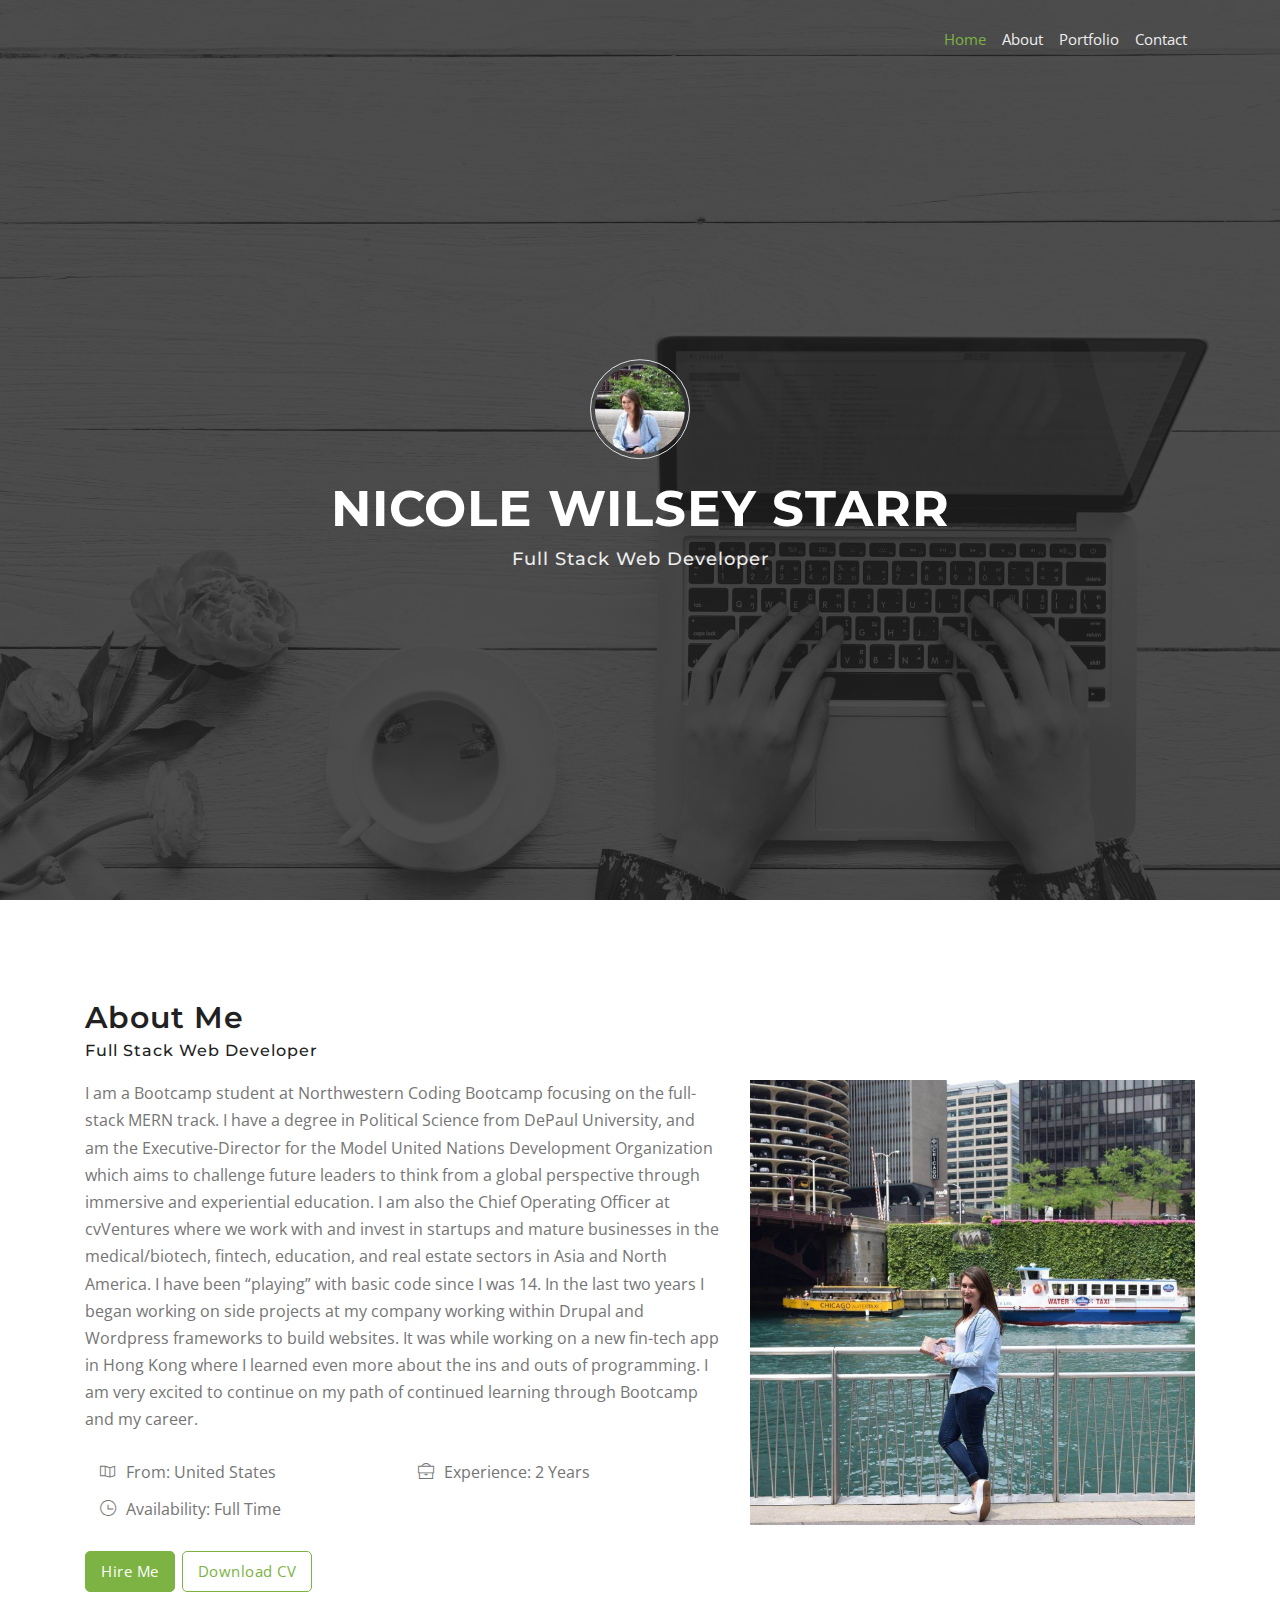
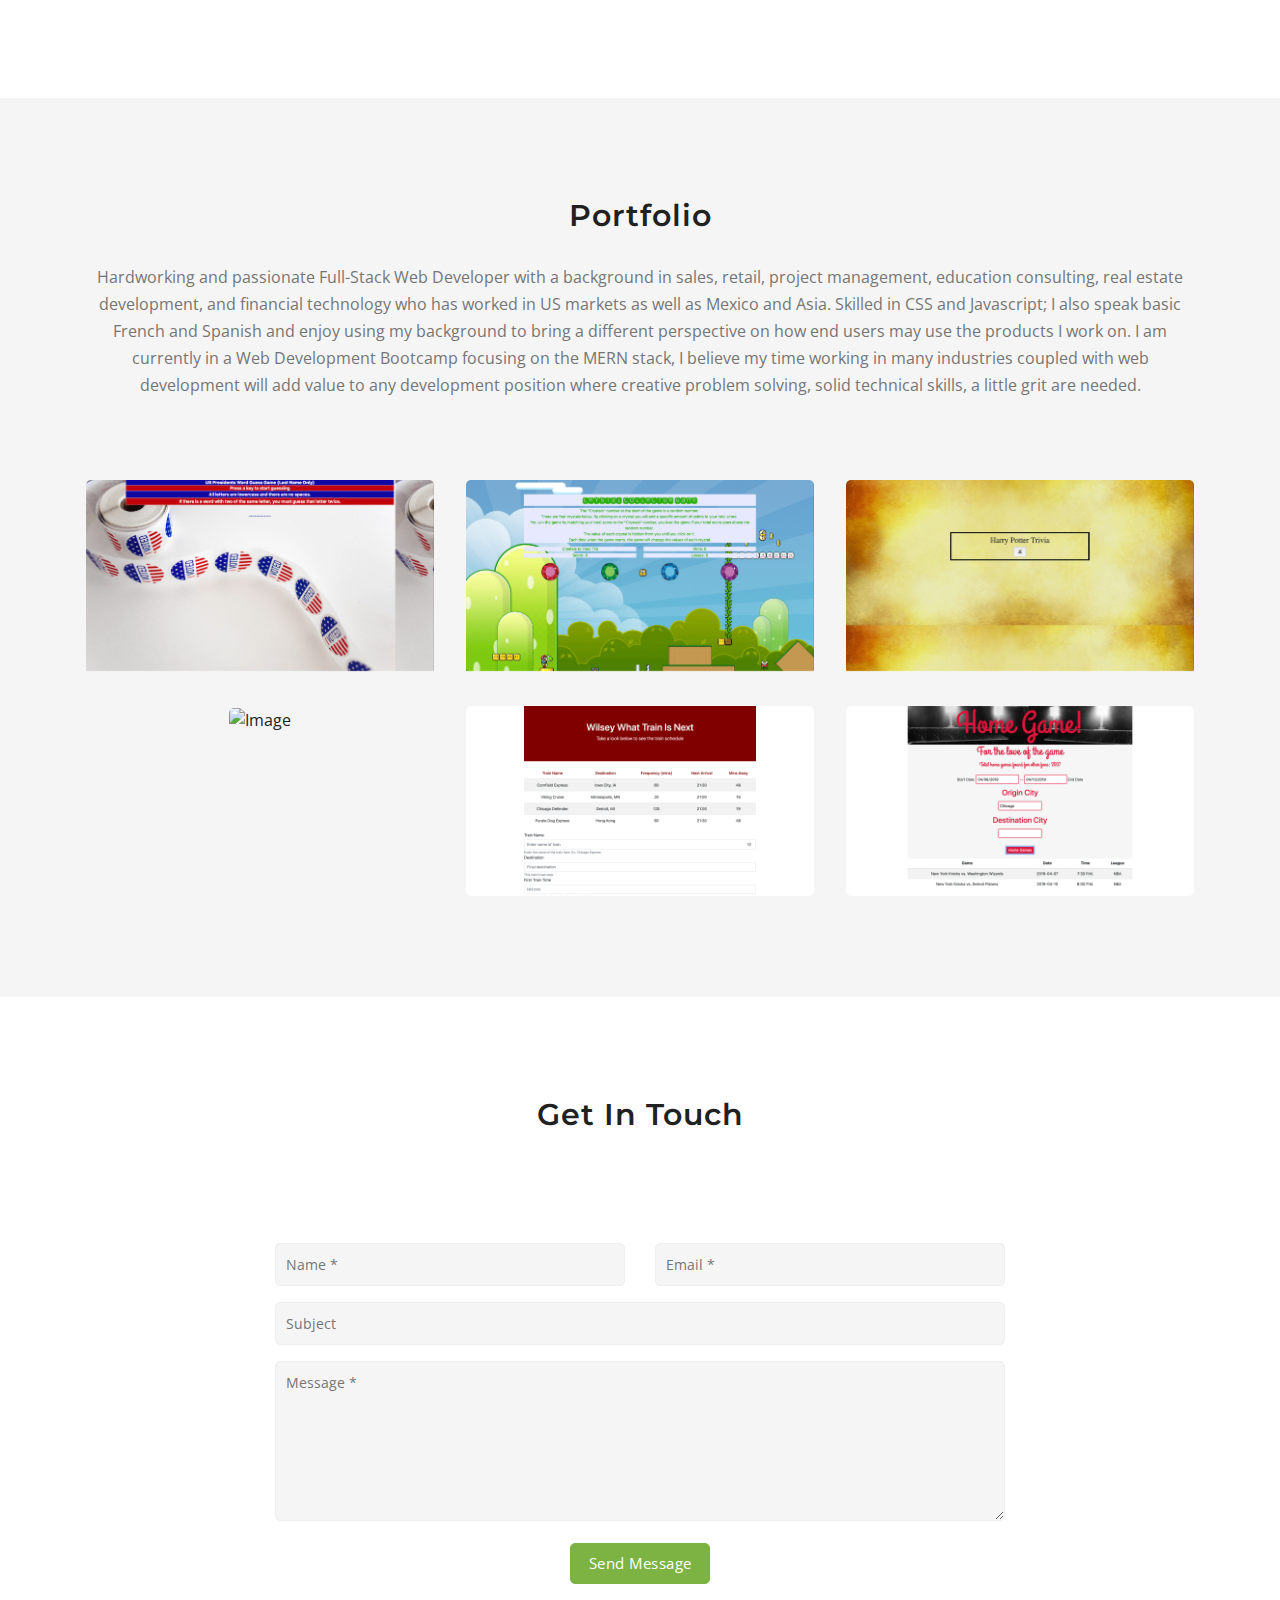
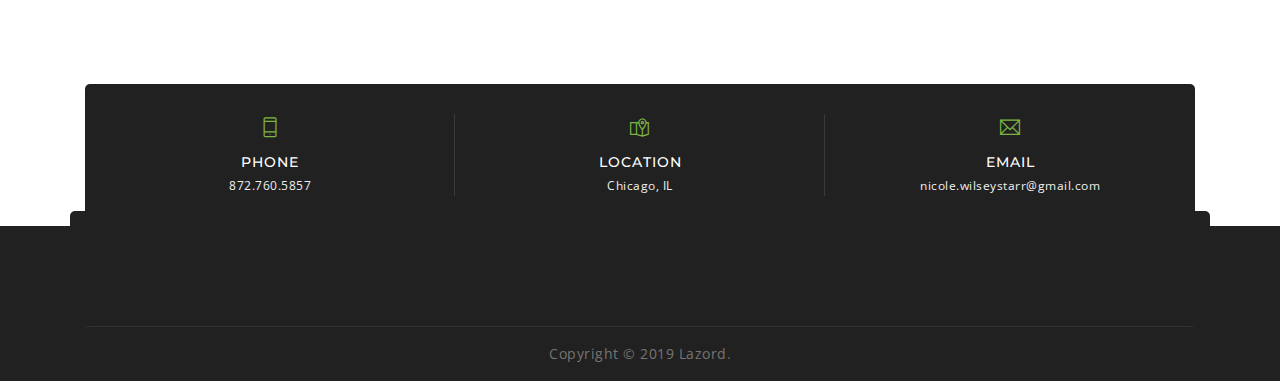
==== commit de572934: "added github links to portfolio items and linked to CV" ====
--- a/index.html
+++ b/index.html
@@ -135,7 +135,7 @@
           <!-- Intro -->
           <div class="col-lg-7">
             <div class="intro mb-md-50">
-              <p>I am a Bootcamp student at Northwestern Coding Bootcamp focusing on the full-stack MERN track. I have a degree in Political Science from DePaul University, and am the Executive-Director for the Model United Nations Development Organization which aims to challenge future leaders to think from a global perspective through immersive and experiential education. I am also the Chief Operating Officer at cvVentures where we work with and invest in startups and mature businesses in the medical/biotech, fintech, education, and real estate sectors in Asia and North America. I have been “playing” with basic code since I was 14; however, through a project with cvVentures I really started to see it as more than just an idea. It was while working on a new fin-tech app in Hong Kong where I learned more about the ins and outs of programming. I am very excited to continue on my path of continued learning through Bootcamp and my career.</p>
+              <p>I am a Bootcamp student at Northwestern Coding Bootcamp focusing on the full-stack MERN track. I have a degree in Political Science from DePaul University, and am the Executive-Director for the Model United Nations Development Organization which aims to challenge future leaders to think from a global perspective through immersive and experiential education. I am also the Chief Operating Officer at cvVentures where we work with and invest in startups and mature businesses in the medical/biotech, fintech, education, and real estate sectors in Asia and North America. I have been “playing” with basic code since I was 14. In the last two years I began working on side projects at my company working within Drupal and Wordpress frameworks to build websites. It was while working on a new fin-tech app in Hong Kong where I learned even more about the ins and outs of programming. I am very excited to continue on my path of continued learning through Bootcamp and my career.</p>
 
               <!-- Some Details -->
               <div class="details row">
@@ -157,7 +157,7 @@
               <a href="#0" data-scroll-nav="6" class="bg-button">
                 <span>Hire Me</span>
               </a>
-              <a href="CV.pdf" download="CV.pdf" class="border-button">
+              <a href="https://drive.google.com/file/d/1LNkfvm_hOdam8UeU0HbdCrZkhNWaRQsv/view?usp=sharing" target="_blank" class="border-button">
                 <span>Download CV</span>
               </a>
 
@@ -363,6 +363,9 @@
                   <a href="images/wordGuessGame.png" class="popup-img">
                     <span class="icon"><i class="fas fa-search"></i></span>
                   </a>
+                  <a href="https://github.com/nwilseystarr/word-guess-game" target="_blank">
+                    <span class="icon"><i class="fab fa-github"></i></span>
+                  </a>
                 </div>
               </div>
 
@@ -388,6 +391,9 @@
                   <a href="images/crystalGame.png" class="popup-img">
                     <span class="icon"><i class="fas fa-search"></i></span>
                   </a>
+                  <a href="https://github.com/nwilseystarr/unit-4-game" target="_blank">
+                    <span class="icon"><i class="fab fa-github"></i></span>
+                  </a>
                 </div>
               </div>
 
@@ -413,6 +419,9 @@
                   <a href="images/triviaGame.png" class="popup-img">
                     <span class="icon"><i class="fas fa-search"></i></span>
                   </a>
+                  <a href="https://github.com/nwilseystarr/TriviaGame" target="_blank">
+                    <span class="icon"><i class="fab fa-github"></i></span>
+                  </a>
                 </div>
               </div>
 
@@ -420,6 +429,7 @@
           </div>
 
           <!-- Gallery Item -->
+          <!-- Giphy API -->
           <div class="col-lg-4 col-md-6 item graphic">
             <div class="item-img mb-md-30 mb-sm-50">
 
@@ -437,6 +447,9 @@
                   <a href="images/giphySearch.png" class="popup-img">
                     <span class="icon"><i class="fas fa-search"></i></span>
                   </a>
+                  <a href="https://github.com/nwilseystarr/giphy-api" target="_blank">
+                    <span class="icon"><i class="fab fa-github"></i></span>
+                  </a>
                 </div>
               </div>
 
@@ -444,6 +457,7 @@
           </div>
 
           <!-- Gallery Item -->
+          <!-- Firebase | Train Scheduler-->
           <div class="col-lg-4 col-md-6 item brand">
             <div class="item-img mb-sm-50">
 
@@ -461,6 +475,9 @@
                   <a href="images/trainSchedule.png" class="popup-img">
                     <span class="icon"><i class="fas fa-search"></i></span>
                   </a>
+                  <a href="https://github.com/nwilseystarr/train-scheduler" target="_blank">
+                    <span class="icon"><i class="fab fa-github"></i></span>
+                  </a>
                 </div>
               </div>
 
@@ -468,6 +485,7 @@
           </div>
 
           <!-- Gallery Item -->
+          <!-- Project One | Home Game-->
           <div class="col-lg-4 col-md-6 item web">
             <div class="item-img">
 
@@ -484,6 +502,9 @@
                   </a>
                   <a href="images/homeGame.png" class="popup-img">
                     <span class="icon"><i class="fas fa-search"></i></span>
+                  </a>
+                  <a href="https://github.com/nwilseystarr/project-one" target="_blank">
+                    <span class="icon"><i class="fab fa-github"></i></span>
                   </a>
                 </div>
               </div>
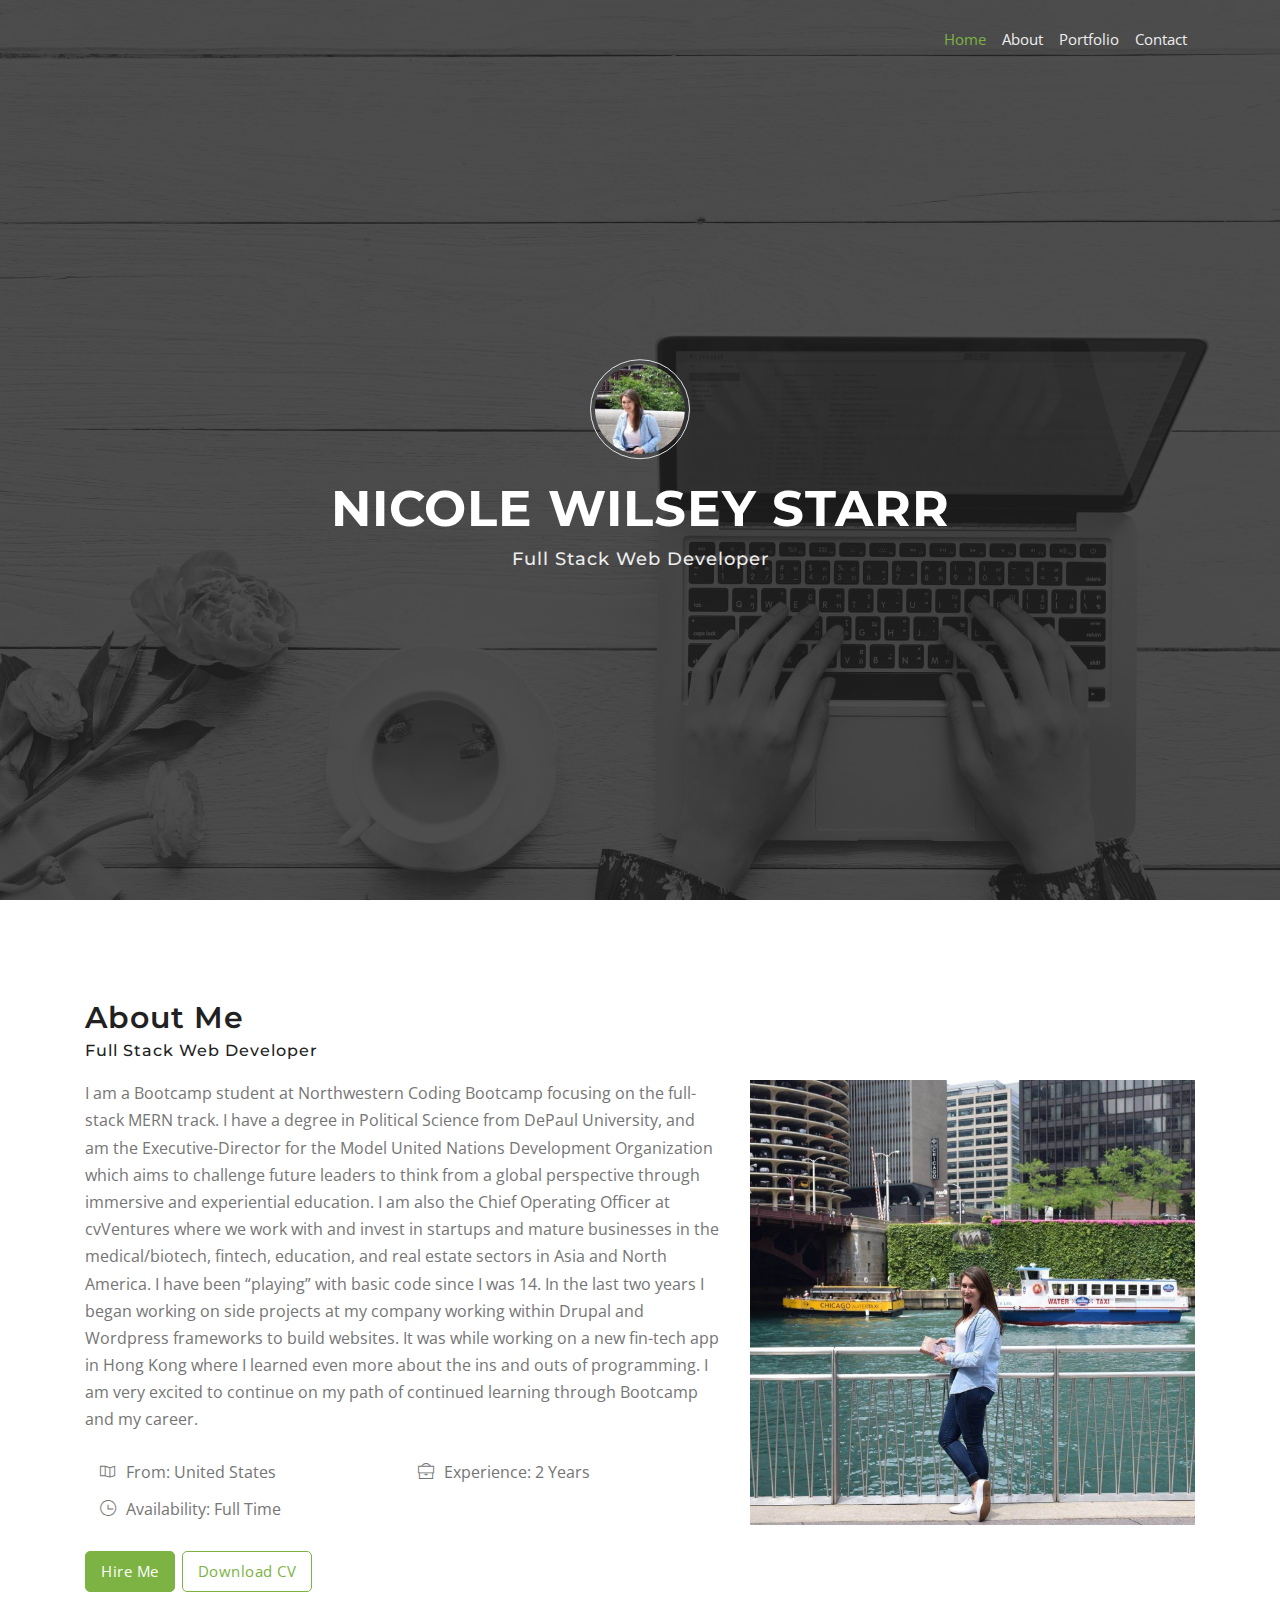
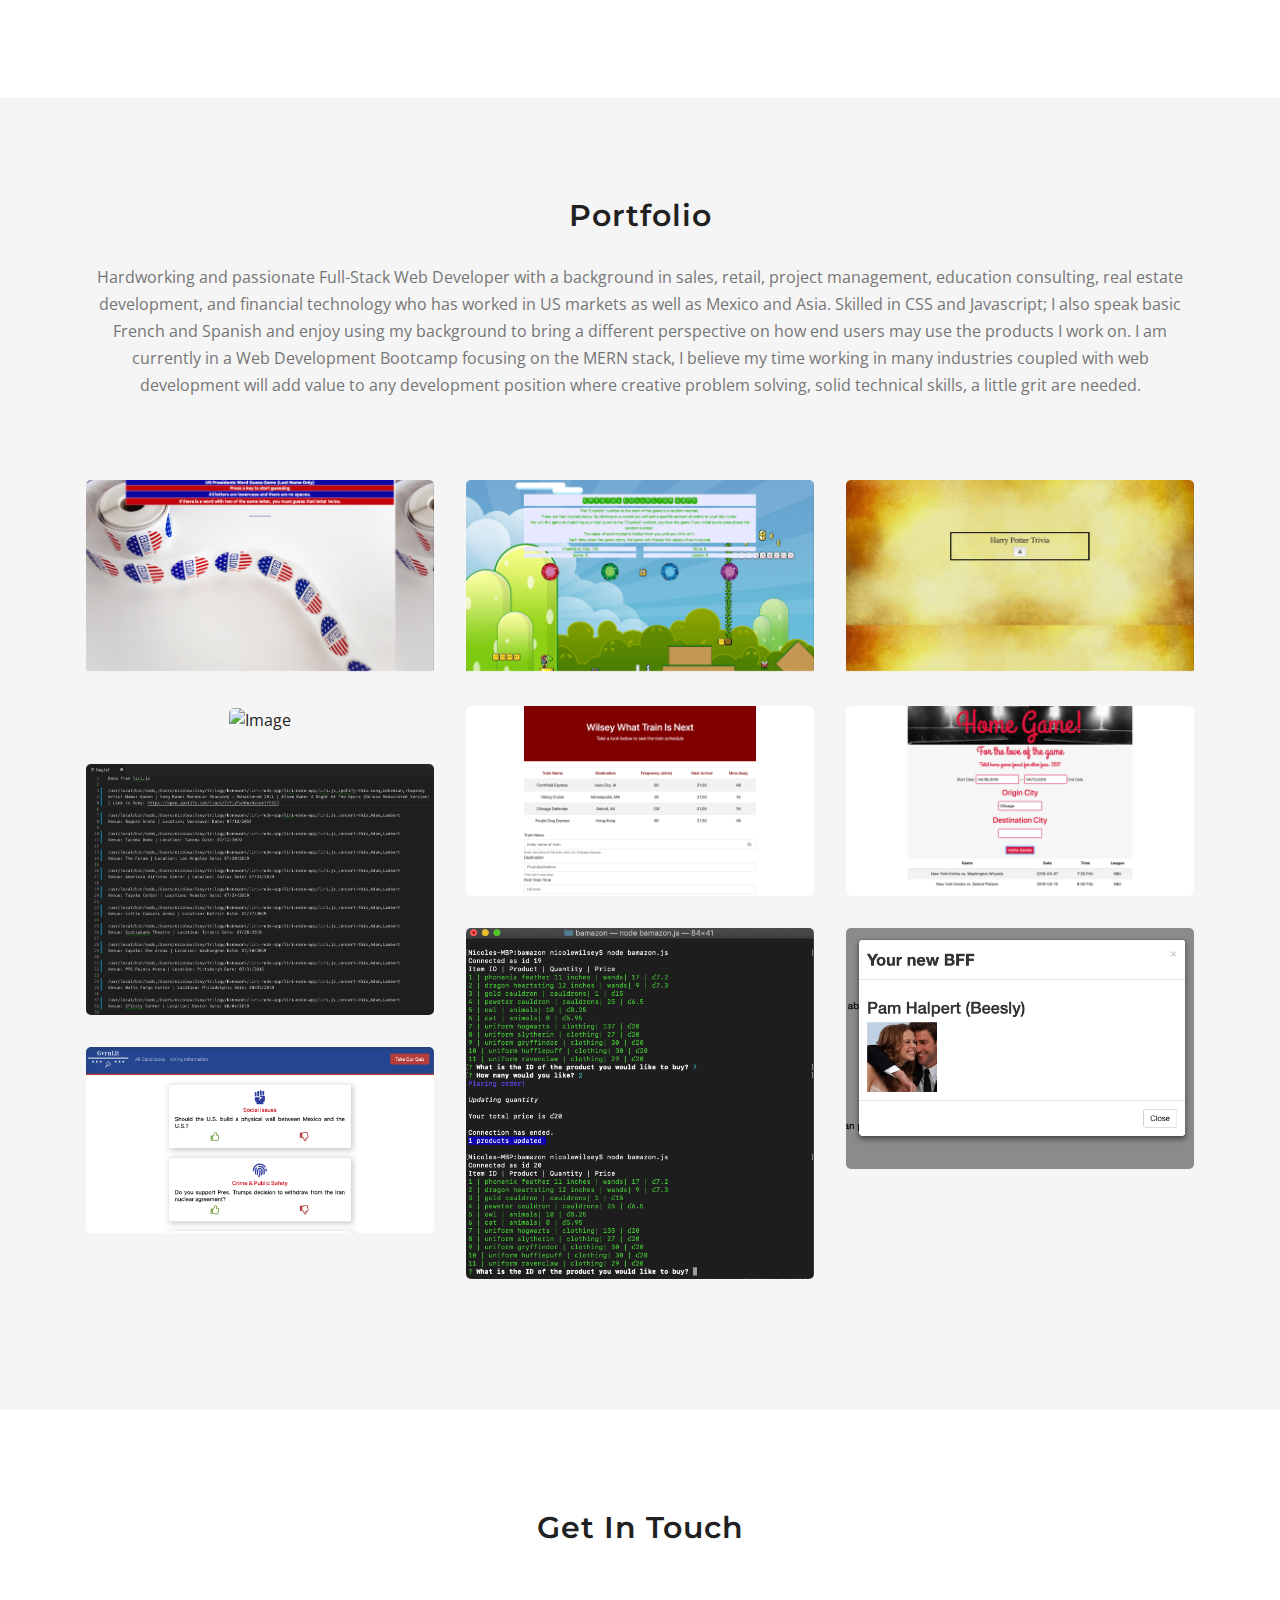
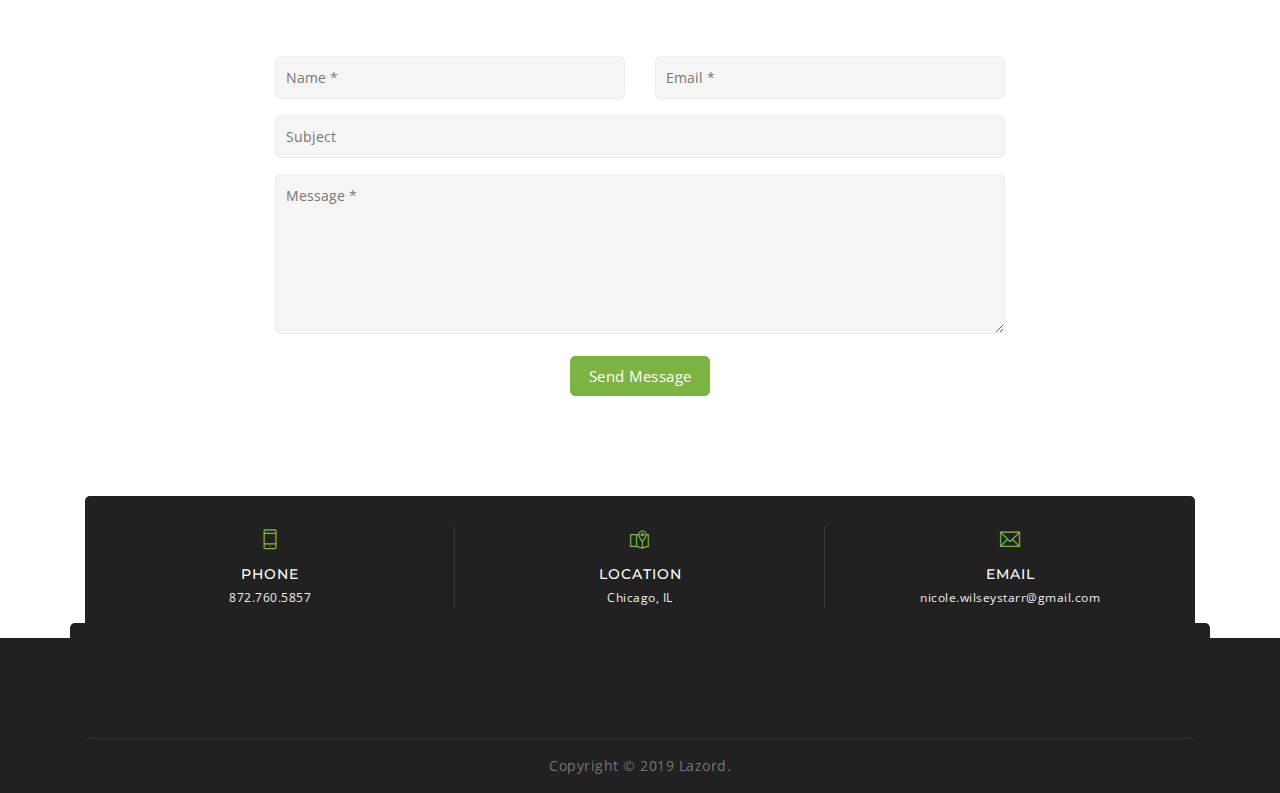
==== commit 9b23751c: "[index.html] added gvrnlit" ====
--- a/index.html
+++ b/index.html
@@ -1,112 +1,117 @@
 <!DOCTYPE html>
 <html lang="en">
-  <head>
-
-    <!-- Meta Tags -->
-    <meta charset="utf-8">
-    <meta name="description" content="Lazord is a responsive creative portfolio template.">
-    <meta name="keywords" content="portfolio, personal, corporate, business, parallax, creative, agency">
-    <meta name="viewport" content="width=device-width, initial-scale=1, shrink-to-fit=no">
-
-    <!-- Title -->
-    <title>Nicole Wilsey Starr</title>
-
-    <!-- Favicon -->
-    <link rel="shortcut icon" href="images/favicon.png" type="image/x-icon">
-
-
-    <!-- Bootstrap CSS -->
-    <link rel="stylesheet" href="css/bootstrap.min.css">
-    <!-- Google Fonts -->
-    <link rel="stylesheet" href="https://fonts.googleapis.com/css?family=Open+Sans:300,400,600,700,800">
-    <link rel="stylesheet" href="https://fonts.googleapis.com/css?family=Montserrat:100,200,300,400,500,600,700,800,900">
-    <!-- Owl Carousel CSS -->
-    <link rel="stylesheet" href="css/owl.carousel.min.css">
-    <link rel="stylesheet" href="css/owl.theme.default.min.css">
-    <!-- Magnific Popup CSS -->
-    <link rel="stylesheet" href="css/magnific-popup.css">
-    <!-- Icon Fonts CSS -->
-    <link rel="stylesheet" href="css/all.min.css">
-    <link rel="stylesheet" href="css/themify-icons.css">
-    <!-- Main CSS -->
-    <link rel="stylesheet" href="css/style.css">
-
-  </head>
-  <body>
-
-    <!-- ===== Start Preloader ===== -->
-    <div class="loading">
-      <div class="v-middle"><div class="load-circle"></div></div>
+
+<head>
+
+  <!-- Meta Tags -->
+  <meta charset="utf-8">
+  <meta name="description" content="Lazord is a responsive creative portfolio template.">
+  <meta name="keywords" content="portfolio, personal, corporate, business, parallax, creative, agency">
+  <meta name="viewport" content="width=device-width, initial-scale=1, shrink-to-fit=no">
+
+  <!-- Title -->
+  <title>Nicole Wilsey Starr</title>
+
+  <!-- Favicon -->
+  <link rel="shortcut icon" href="images/favicon.png" type="image/x-icon">
+
+
+  <!-- Bootstrap CSS -->
+  <link rel="stylesheet" href="css/bootstrap.min.css">
+  <!-- Google Fonts -->
+  <link rel="stylesheet" href="https://fonts.googleapis.com/css?family=Open+Sans:300,400,600,700,800">
+  <link rel="stylesheet" href="https://fonts.googleapis.com/css?family=Montserrat:100,200,300,400,500,600,700,800,900">
+  <!-- Owl Carousel CSS -->
+  <link rel="stylesheet" href="css/owl.carousel.min.css">
+  <link rel="stylesheet" href="css/owl.theme.default.min.css">
+  <!-- Magnific Popup CSS -->
+  <link rel="stylesheet" href="css/magnific-popup.css">
+  <!-- Icon Fonts CSS -->
+  <link rel="stylesheet" href="css/all.min.css">
+  <link rel="stylesheet" href="css/themify-icons.css">
+  <!-- Main CSS -->
+  <link rel="stylesheet" href="css/style.css">
+
+</head>
+
+<body>
+
+  <!-- ===== Start Preloader ===== -->
+  <div class="loading">
+    <div class="v-middle">
+      <div class="load-circle"></div>
     </div>
-    <!-- ===== End Preloader ===== -->
-
-    <!-- === Start Button Top === -->
-    <div class="button-top" data-scroll-nav="0">
-      <span><i class="ti-angle-up"></i></span>
-    </div>
-    <!-- ===== End Button Top ===== -->
-
-    <!-- ===== Start Navbar ===== -->
-    <nav class="navbar navbar-expand-md">
-      <div class="container">
-
-        <!-- Logo and toggle get grouped for better mobile display -->
-        <!-- <a class="logo" href="#">
+  </div>
+  <!-- ===== End Preloader ===== -->
+
+  <!-- === Start Button Top === -->
+  <div class="button-top" data-scroll-nav="0">
+    <span><i class="ti-angle-up"></i></span>
+  </div>
+  <!-- ===== End Button Top ===== -->
+
+  <!-- ===== Start Navbar ===== -->
+  <nav class="navbar navbar-expand-md">
+    <div class="container">
+
+      <!-- Logo and toggle get grouped for better mobile display -->
+      <!-- <a class="logo" href="#">
           <img src="http://via.placeholder.com/900x182" alt="logo" />
         </a> -->
 
-        <button class="navbar-toggler" type="button" data-toggle="collapse" data-target="#navbarNav" aria-controls="navbarNav" aria-expanded="false" aria-label="Toggle navigation">
-          <span class="menu-icon"><i class="fas fa-bars"></i></span>
-        </button>
-
-        <!-- Collect the nav links, and other content for toggling -->
-        <div class="collapse navbar-collapse" id="navbarNav">
-
-          <!-- Links -->
-          <ul class="navbar-nav ml-auto">
-            <li class="nav-item active">
-              <a class="nav-link" href="#" data-scroll-nav="0">Home <span class="sr-only">(current)</span></a>
-            </li>
-            <li class="nav-item">
-              <a class="nav-link" href="#" data-scroll-nav="1">About</a>
-            </li>
-            <!-- <li class="nav-item">
+      <button class="navbar-toggler" type="button" data-toggle="collapse" data-target="#navbarNav"
+        aria-controls="navbarNav" aria-expanded="false" aria-label="Toggle navigation">
+        <span class="menu-icon"><i class="fas fa-bars"></i></span>
+      </button>
+
+      <!-- Collect the nav links, and other content for toggling -->
+      <div class="collapse navbar-collapse" id="navbarNav">
+
+        <!-- Links -->
+        <ul class="navbar-nav ml-auto">
+          <li class="nav-item active">
+            <a class="nav-link" href="#" data-scroll-nav="0">Home <span class="sr-only">(current)</span></a>
+          </li>
+          <li class="nav-item">
+            <a class="nav-link" href="#" data-scroll-nav="1">About</a>
+          </li>
+          <!-- <li class="nav-item">
               <a class="nav-link" href="#" data-scroll-nav="2">Services</a>
             </li> -->
-            <li class="nav-item">
-              <a class="nav-link" href="#" data-scroll-nav="3">Portfolio</a>
-            </li>
-            <!-- <li class="nav-item">
+          <li class="nav-item">
+            <a class="nav-link" href="#" data-scroll-nav="3">Portfolio</a>
+          </li>
+          <!-- <li class="nav-item">
               <a class="nav-link" href="#" data-scroll-nav="4">Testimonials</a>
             </li>
             <li class="nav-item">
               <a class="nav-link" href="#" data-scroll-nav="5">Blog</a>
             </li> -->
-            <li class="nav-item">
-              <a class="nav-link" href="#" data-scroll-nav="6">Contact</a>
-            </li>
-          </ul>
-
-        </div><!-- /navbar-collapse -->
-      </div><!-- /container -->
-    </nav>
-    <!-- ===== End Navbar ===== -->
-
-    <!-- ===== Start Header ===== -->
-    <header class="header bg-prop section-overlay dark" data-scroll-index="0">
-      <div class="v-middle">
-        <div class="container">
-
-          <!-- Caption -->
-          <div class="caption text-center">
-
-            <img class="img-thumbnail rounded-circle" src="images/nicole.jpg" alt="Image" />
-
-            <h1>Nicole Wilsey Starr</h1>
-            <h2>Full Stack Web Developer</h2>
-
-            <!-- Social Media Icons -->
-            <!-- <div class="social-media">
+          <li class="nav-item">
+            <a class="nav-link" href="#" data-scroll-nav="6">Contact</a>
+          </li>
+        </ul>
+
+      </div><!-- /navbar-collapse -->
+    </div><!-- /container -->
+  </nav>
+  <!-- ===== End Navbar ===== -->
+
+  <!-- ===== Start Header ===== -->
+  <header class="header bg-prop section-overlay dark" data-scroll-index="0">
+    <div class="v-middle">
+      <div class="container">
+
+        <!-- Caption -->
+        <div class="caption text-center">
+
+          <img class="img-thumbnail rounded-circle" src="images/nicole.jpg" alt="Image" />
+
+          <h1>Nicole Wilsey Starr</h1>
+          <h2>Full Stack Web Developer</h2>
+
+          <!-- Social Media Icons -->
+          <!-- <div class="social-media">
               <a href="#0"><span><i class="ti-facebook"></i></span></a>
               <a href="#0"><span><i class="ti-twitter-alt"></i></span></a>
               <a href="#0"><span><i class="ti-linkedin"></i></span></a>
@@ -114,61 +119,71 @@
               <a href="#0"><span><i class="ti-instagram"></i></span></a>
             </div> -->
 
-          </div><!-- /caption -->
-        </div><!-- /container -->
-      </div><!-- /v-middle -->
-    </header>
-    <!-- ===== End Header ===== -->
-
-    <!-- ===== Start About ===== -->
-    <section class="about section-padding" data-scroll-index="1">
-      <div class="container">
-
-        <!-- Section Heading  -->
-        <div class="section-head">
-          <h3>About Me</h3>
-          <h6>Full Stack Web Developer</h6>
-        </div>
-
-        <div class="row">
-
-          <!-- Intro -->
-          <div class="col-lg-7">
-            <div class="intro mb-md-50">
-              <p>I am a Bootcamp student at Northwestern Coding Bootcamp focusing on the full-stack MERN track. I have a degree in Political Science from DePaul University, and am the Executive-Director for the Model United Nations Development Organization which aims to challenge future leaders to think from a global perspective through immersive and experiential education. I am also the Chief Operating Officer at cvVentures where we work with and invest in startups and mature businesses in the medical/biotech, fintech, education, and real estate sectors in Asia and North America. I have been “playing” with basic code since I was 14. In the last two years I began working on side projects at my company working within Drupal and Wordpress frameworks to build websites. It was while working on a new fin-tech app in Hong Kong where I learned even more about the ins and outs of programming. I am very excited to continue on my path of continued learning through Bootcamp and my career.</p>
-
-              <!-- Some Details -->
-              <div class="details row">
-                <!-- <div class="item col-sm-6">
+        </div><!-- /caption -->
+      </div><!-- /container -->
+    </div><!-- /v-middle -->
+  </header>
+  <!-- ===== End Header ===== -->
+
+  <!-- ===== Start About ===== -->
+  <section class="about section-padding" data-scroll-index="1">
+    <div class="container">
+
+      <!-- Section Heading  -->
+      <div class="section-head">
+        <h3>About Me</h3>
+        <h6>Full Stack Web Developer</h6>
+      </div>
+
+      <div class="row">
+
+        <!-- Intro -->
+        <div class="col-lg-7">
+          <div class="intro mb-md-50">
+            <p>I am a Bootcamp student at Northwestern Coding Bootcamp focusing on the full-stack MERN track. I have a
+              degree in Political Science from DePaul University, and am the Executive-Director for the Model United
+              Nations Development Organization which aims to challenge future leaders to think from a global perspective
+              through immersive and experiential education. I am also the Chief Operating Officer at cvVentures where we
+              work with and invest in startups and mature businesses in the medical/biotech, fintech, education, and
+              real estate sectors in Asia and North America. I have been “playing” with basic code since I was 14. In
+              the last two years I began working on side projects at my company working within Drupal and Wordpress
+              frameworks to build websites. It was while working on a new fin-tech app in Hong Kong where I learned even
+              more about the ins and outs of programming. I am very excited to continue on my path of continued learning
+              through Bootcamp and my career.</p>
+
+            <!-- Some Details -->
+            <div class="details row">
+              <!-- <div class="item col-sm-6">
                   <p><span class="icon"><i class="ti-calendar"></i></span>Age: </p>
                 </div> -->
-                <div class="item col-sm-6">
-                  <p><span class="icon"><i class="ti-map"></i></span>From: United States</p>
-                </div>
-                <div class="item col-sm-6">
-                  <p><span class="icon"><i class="ti-briefcase"></i></span>Experience: 2 Years</p>
-                </div>
-                <div class="item col-sm-6">
-                  <p><span class="icon"><i class="ti-time"></i></span>Availability: Full Time</p>
-                </div>
-              </div>
-
-              <!-- Buttons -->
-              <a href="#0" data-scroll-nav="6" class="bg-button">
-                <span>Hire Me</span>
-              </a>
-              <a href="https://drive.google.com/file/d/1LNkfvm_hOdam8UeU0HbdCrZkhNWaRQsv/view?usp=sharing" target="_blank" class="border-button">
-                <span>Download CV</span>
-              </a>
-
-            </div>
-          </div>
-
-          <!-- Skills -->
-          <div class="col-lg-5">
-              <img src="images/aboutPhoto.jpg" alt="Image" />
-
-            <!-- <div class="skills">
+              <div class="item col-sm-6">
+                <p><span class="icon"><i class="ti-map"></i></span>From: United States</p>
+              </div>
+              <div class="item col-sm-6">
+                <p><span class="icon"><i class="ti-briefcase"></i></span>Experience: 2 Years</p>
+              </div>
+              <div class="item col-sm-6">
+                <p><span class="icon"><i class="ti-time"></i></span>Availability: Full Time</p>
+              </div>
+            </div>
+
+            <!-- Buttons -->
+            <a href="#0" data-scroll-nav="6" class="bg-button">
+              <span>Hire Me</span>
+            </a>
+            <a href="https://drive.google.com/file/d/1LNkfvm_hOdam8UeU0HbdCrZkhNWaRQsv/view?usp=sharing" target="_blank"
+              class="border-button">
+              <span>Download CV</span>
+            </a>
+
+          </div>
+        </div>
+
+        <!-- Skills -->
+        <div class="col-lg-5">
+          <img src="images/aboutPhoto.jpg" alt="Image" />
+
+          <!-- <div class="skills">
               <div class="prog-item">
                 <p>Branding</p>
                 <div class="skill-progress"><span data-value='90%'></span></div>
@@ -186,19 +201,19 @@
                 <div class="skill-progress"><span data-value='90%'></span></div>
               </div>
             </div> -->
-          </div>
-
-        </div><!-- /row -->
-      </div><!-- /container -->
-    </section>
-    <!-- ===== End About ===== -->
-
-    <!-- ===== Start Services ===== -->
-    <!-- <section class="services section-padding text-center" data-scroll-index="2">
+        </div>
+
+      </div><!-- /row -->
+    </div><!-- /container -->
+  </section>
+  <!-- ===== End About ===== -->
+
+  <!-- ===== Start Services ===== -->
+  <!-- <section class="services section-padding text-center" data-scroll-index="2">
       <div class="container"> -->
 
-        <!-- Section Heading  -->
-        <!-- <div class="section-head">
+  <!-- Section Heading  -->
+  <!-- <div class="section-head">
           <h3>Services</h3>
           <div class="row">
             <div class="col-lg-6 col-md-8 mx-auto">
@@ -209,8 +224,8 @@
 
         <div class="row"> -->
 
-          <!-- Services Item -->
-          <!-- <div class="col-lg-4 col-md-6">
+  <!-- Services Item -->
+  <!-- <div class="col-lg-4 col-md-6">
             <div class="item mb-30 mb-sm-50">
               <span class="icon"><i class="ti-write"></i></span>
               <h5 class="sub-heading">Branding</h5>
@@ -218,8 +233,8 @@
             </div>
           </div> -->
 
-          <!-- Services Item -->
-          <!-- <div class="col-lg-4 col-md-6">
+  <!-- Services Item -->
+  <!-- <div class="col-lg-4 col-md-6">
             <div class="item mb-30 mb-sm-50">
               <span class="icon"><i class="ti-pencil-alt"></i></span>
               <h5 class="sub-heading">Graphic Design</h5>
@@ -227,8 +242,8 @@
             </div>
           </div> -->
 
-          <!-- Services Item -->
-          <!-- <div class="col-lg-4 col-md-6">
+  <!-- Services Item -->
+  <!-- <div class="col-lg-4 col-md-6">
             <div class="item mb-30 mb-sm-50">
               <span class="icon"><i class="ti-desktop"></i></span>
               <h5 class="sub-heading">Web Design</h5>
@@ -236,8 +251,8 @@
             </div>
           </div> -->
 
-          <!-- Services Item -->
-          <!-- <div class="col-lg-4 col-md-6">
+  <!-- Services Item -->
+  <!-- <div class="col-lg-4 col-md-6">
             <div class="item mb-md-30 mb-sm-50">
               <span class="icon"><i class="ti-settings"></i></span>
               <h5 class="sub-heading">Development</h5>
@@ -245,8 +260,8 @@
             </div>
           </div> -->
 
-          <!-- Services Item -->
-          <!-- <div class="col-lg-4 col-md-6">
+  <!-- Services Item -->
+  <!-- <div class="col-lg-4 col-md-6">
             <div class="item mb-sm-50">
               <span class="icon"><i class="ti-mobile"></i></span>
               <h5 class="sub-heading">Mobile Apps</h5>
@@ -254,8 +269,8 @@
             </div>
           </div> -->
 
-          <!-- Services Item -->
-          <!-- <div class="col-lg-4 col-md-6">
+  <!-- Services Item -->
+  <!-- <div class="col-lg-4 col-md-6">
             <div class="item">
               <span class="icon"><i class="ti-pie-chart"></i></span>
               <h5 class="sub-heading">Marketing</h5>
@@ -263,21 +278,21 @@
             </div>
           </div> -->
 
-        <!-- </div> -->
-        <!-- /row -->
-      <!-- </div> -->
-      <!-- /container -->
-    <!-- </section> -->
-    <!-- ===== End Services ===== -->
-
-    <!-- ===== Start Counter ===== -->
-    <!-- <div class="counter bg-prop section-overlay dark text-center">
+  <!-- </div> -->
+  <!-- /row -->
+  <!-- </div> -->
+  <!-- /container -->
+  <!-- </section> -->
+  <!-- ===== End Services ===== -->
+
+  <!-- ===== Start Counter ===== -->
+  <!-- <div class="counter bg-prop section-overlay dark text-center">
       <div class="container">
 
         <div class="row"> -->
 
-          <!-- Counter Item -->
-          <!-- <div class="col-lg-3 col-md-6">
+  <!-- Counter Item -->
+  <!-- <div class="col-lg-3 col-md-6">
             <div class="item mb-md-50">
               <span class="icon"><i class="ti-face-smile"></i></span>
               <h4 class="number">385</h4>
@@ -285,8 +300,8 @@
             </div>
           </div> -->
 
-          <!-- Counter Item -->
-          <!-- <div class="col-lg-3 col-md-6">
+  <!-- Counter Item -->
+  <!-- <div class="col-lg-3 col-md-6">
             <div class="item mb-md-50">
               <span class="icon"><i class="ti-layers"></i></span>
               <h4 class="number">674</h4>
@@ -294,8 +309,8 @@
             </div>
           </div> -->
 
-          <!-- Counter Item -->
-          <!-- <div class="col-lg-3 col-md-6">
+  <!-- Counter Item -->
+  <!-- <div class="col-lg-3 col-md-6">
             <div class="item mb-sm-50">
               <span class="icon"><i class="ti-download"></i></span>
               <h4 class="number">958</h4>
@@ -303,8 +318,8 @@
             </div>
           </div> -->
 
-          <!-- Counter Item -->
-          <!-- <div class="col-lg-3 col-md-6">
+  <!-- Counter Item -->
+  <!-- <div class="col-lg-3 col-md-6">
             <div class="item">
               <span class="icon"><i class="ti-timer"></i></span>
               <h4 class="number">4269</h4>
@@ -312,217 +327,333 @@
             </div>
           </div> -->
 
-        <!-- </div> -->
-        <!-- /row -->
-      <!-- </div> -->
-      <!-- /container -->
-    <!-- </div> -->
-    <!-- ===== End Counter ===== -->
-
-    <!-- ===== Start Portfolio ===== -->
-    <section class="portfolio section-padding text-center" data-scroll-index="3">
-      <div class="container">
-
-        <!-- Section Heading  -->
-        <div class="section-head">
-          <h3>Portfolio</h3>
-          <div class="row">
-            <div class="col-lg-auto col-md-auto mx-auto">
-              <p>Hardworking and passionate Full-Stack Web Developer with a background in sales, retail, project management, education consulting, real estate development, and financial technology who has worked in US markets as well as Mexico and Asia. Skilled in CSS and Javascript; I also speak basic French and Spanish and enjoy using my background to bring a different perspective on how end users may use the products I work on. I am currently in a Web Development Bootcamp focusing on the MERN stack, I believe my time working in many industries coupled with web development will add value to any development position where creative problem solving, solid technical skills, a little grit are needed.</p>
-            </div>
-          </div>
-        </div>
-
-        <!-- Filter Links -->
-        <!-- <div class="filtering">
+  <!-- </div> -->
+  <!-- /row -->
+  <!-- </div> -->
+  <!-- /container -->
+  <!-- </div> -->
+  <!-- ===== End Counter ===== -->
+
+  <!-- ===== Start Portfolio ===== -->
+  <section class="portfolio section-padding text-center" data-scroll-index="3">
+    <div class="container">
+
+      <!-- Section Heading  -->
+      <div class="section-head">
+        <h3>Portfolio</h3>
+        <div class="row">
+          <div class="col-lg-auto col-md-auto mx-auto">
+            <p>Hardworking and passionate Full-Stack Web Developer with a background in sales, retail, project
+              management, education consulting, real estate development, and financial technology who has worked in US
+              markets as well as Mexico and Asia. Skilled in CSS and Javascript; I also speak basic French and Spanish
+              and enjoy using my background to bring a different perspective on how end users may use the products I
+              work on. I am currently in a Web Development Bootcamp focusing on the MERN stack, I believe my time
+              working in many industries coupled with web development will add value to any development position where
+              creative problem solving, solid technical skills, a little grit are needed.</p>
+          </div>
+        </div>
+      </div>
+
+      <!-- Filter Links -->
+      <!-- <div class="filtering">
           <span data-filter='*' class="active">All</span>
           <span data-filter='.brand'>Brand</span>
           <span data-filter='.graphic'>Graphic</span>
           <span data-filter='.web'>Web</span>
         </div> -->
 
-        <!-- Gallery -->
-        <div class="gallery row">
-
-          <!-- Gallery Item -->
-          <!-- Word Guess Game-->
-          <div class="col-lg-4 col-md-6 item web">
-            <div class="item-img mb-30 mb-sm-50">
-
-              <img src="images/wordGuessGame.png" alt="Image" />
-
-              <div class="top-overlay"></div>
-              <div class="bottom-overlay"></div>
-
-              <div class="overlay-info v-middle">
-                <h5 class="sub-heading">Word Guess Game</h5>
-                <div class="icons">
-                  <a href="https://nwilseystarr.github.io/word-guess-game/" target="_blank">
-                    <span class="icon"><i class="fas fa-link"></i></span>
-                  </a>
-                  <a href="images/wordGuessGame.png" class="popup-img">
-                    <span class="icon"><i class="fas fa-search"></i></span>
-                  </a>
-                  <a href="https://github.com/nwilseystarr/word-guess-game" target="_blank">
-                    <span class="icon"><i class="fab fa-github"></i></span>
-                  </a>
-                </div>
-              </div>
-
-            </div>
-          </div>
-
-          <!-- Gallery Item -->
-          <!-- Crystal Collector Game -->
-          <div class="col-lg-4 col-md-6 item graphic">
-            <div class="item-img mb-30 mb-sm-50">
-
-              <img src="images/crystalGame.png" alt="Image" />
-
-              <div class="top-overlay"></div>
-              <div class="bottom-overlay"></div>
-
-              <div class="overlay-info v-middle">
-                <h5 class="sub-heading">Crystal Collector Game</h5>
-                <div class="icons">
-                  <a href="https://nwilseystarr.github.io/unit-4-game/" target="_blank">
-                    <span class="icon"><i class="fas fa-link"></i></span>
-                  </a>
-                  <a href="images/crystalGame.png" class="popup-img">
-                    <span class="icon"><i class="fas fa-search"></i></span>
-                  </a>
-                  <a href="https://github.com/nwilseystarr/unit-4-game" target="_blank">
-                    <span class="icon"><i class="fab fa-github"></i></span>
-                  </a>
-                </div>
-              </div>
-
-            </div>
-          </div>
-
-          <!-- Gallery Item -->
-          <!-- Trivia Game -->
-          <div class="col-lg-4 col-md-6 item brand">
-            <div class="item-img mb-30 mb-sm-50">
-
-              <img src="images/triviaGame.png" alt="Image" />
-
-              <div class="top-overlay"></div>
-              <div class="bottom-overlay"></div>
-
-              <div class="overlay-info v-middle">
-                <h5 class="sub-heading">Harry Potter Trivia Game</h5>
-                <div class="icons">
-                  <a href="https://nwilseystarr.github.io/TriviaGame/" target="_blank">
-                    <span class="icon"><i class="fas fa-link"></i></span>
-                  </a>
-                  <a href="images/triviaGame.png" class="popup-img">
-                    <span class="icon"><i class="fas fa-search"></i></span>
-                  </a>
-                  <a href="https://github.com/nwilseystarr/TriviaGame" target="_blank">
-                    <span class="icon"><i class="fab fa-github"></i></span>
-                  </a>
-                </div>
-              </div>
-
-            </div>
-          </div>
-
-          <!-- Gallery Item -->
-          <!-- Giphy API -->
-          <div class="col-lg-4 col-md-6 item graphic">
-            <div class="item-img mb-md-30 mb-sm-50">
-
-              <img src="images/giphySearch.png" alt="Image" />
-
-              <div class="top-overlay"></div>
-              <div class="bottom-overlay"></div>
-
-              <div class="overlay-info v-middle">
-                <h5 class="sub-heading">Lord of the Rings Giphy Search</h5>
-                <div class="icons">
-                  <a href="https://nwilseystarr.github.io/giphy-api/" target="_blank">
-                    <span class="icon"><i class="fas fa-link"></i></span>
-                  </a>
-                  <a href="images/giphySearch.png" class="popup-img">
-                    <span class="icon"><i class="fas fa-search"></i></span>
-                  </a>
-                  <a href="https://github.com/nwilseystarr/giphy-api" target="_blank">
-                    <span class="icon"><i class="fab fa-github"></i></span>
-                  </a>
-                </div>
-              </div>
-
-            </div>
-          </div>
-
-          <!-- Gallery Item -->
-          <!-- Firebase | Train Scheduler-->
-          <div class="col-lg-4 col-md-6 item brand">
-            <div class="item-img mb-sm-50">
-
-              <img src="images/trainSchedule.png" alt="Image" />
-
-              <div class="top-overlay"></div>
-              <div class="bottom-overlay"></div>
-
-              <div class="overlay-info v-middle">
-                <h5 class="sub-heading">Train Scheduler</h5>
-                <div class="icons">
-                  <a href="https://nwilseystarr.github.io/train-scheduler/">
-                    <span class="icon"><i class="fas fa-link"></i></span>
-                  </a>
-                  <a href="images/trainSchedule.png" class="popup-img">
-                    <span class="icon"><i class="fas fa-search"></i></span>
-                  </a>
-                  <a href="https://github.com/nwilseystarr/train-scheduler" target="_blank">
-                    <span class="icon"><i class="fab fa-github"></i></span>
-                  </a>
-                </div>
-              </div>
-
-            </div>
-          </div>
-
-          <!-- Gallery Item -->
-          <!-- Project One | Home Game-->
-          <div class="col-lg-4 col-md-6 item web">
-            <div class="item-img">
-
-              <img src="images/homeGame.png" alt="Image" />
-
-              <div class="top-overlay"></div>
-              <div class="bottom-overlay"></div>
-
-              <div class="overlay-info v-middle">
-                <h5 class="sub-heading">Home Game</h5>
-                <div class="icons">
-                  <a href="https://nwilseystarr.github.io/project-one/" target="_blank">
-                    <span class="icon"><i class="fas fa-link"></i></span>
-                  </a>
-                  <a href="images/homeGame.png" class="popup-img">
-                    <span class="icon"><i class="fas fa-search"></i></span>
-                  </a>
-                  <a href="https://github.com/nwilseystarr/project-one" target="_blank">
-                    <span class="icon"><i class="fab fa-github"></i></span>
-                  </a>
-                </div>
-              </div>
-
-            </div>
-          </div>
-
-        </div><!-- /gallery -->
-      </div><!-- /container -->
-    </section>
-    <!-- ===== End Portfolio ===== -->
-
-    <!-- ===== Start Testimonials ===== -->
-    <!-- <section class="testimonials section-padding bg-prop section-overlay dark text-center" data-scroll-index="4">
+      <!-- Gallery -->
+      <div class="gallery row">
+
+        <!-- Gallery Item -->
+        <!-- Word Guess Game-->
+        <div class="col-lg-4 col-md-6 item web">
+          <div class="item-img mb-30 mb-sm-50">
+
+            <img src="images/wordGuessGame.png" alt="Image" />
+
+            <div class="top-overlay"></div>
+            <div class="bottom-overlay"></div>
+
+            <div class="overlay-info v-middle">
+              <h5 class="sub-heading">Word Guess Game</h5>
+              <div class="icons">
+                <a href="https://nwilseystarr.github.io/word-guess-game/" target="_blank">
+                  <span class="icon"><i class="fas fa-link"></i></span>
+                </a>
+                <a href="images/wordGuessGame.png" class="popup-img">
+                  <span class="icon"><i class="fas fa-search"></i></span>
+                </a>
+                <a href="https://github.com/nwilseystarr/word-guess-game" target="_blank">
+                  <span class="icon"><i class="fab fa-github"></i></span>
+                </a>
+              </div>
+            </div>
+
+          </div>
+        </div>
+
+        <!-- Gallery Item -->
+        <!-- Crystal Collector Game -->
+        <div class="col-lg-4 col-md-6 item graphic">
+          <div class="item-img mb-30 mb-sm-50">
+
+            <img src="images/crystalGame.png" alt="Image" />
+
+            <div class="top-overlay"></div>
+            <div class="bottom-overlay"></div>
+
+            <div class="overlay-info v-middle">
+              <h5 class="sub-heading">Crystal Collector Game</h5>
+              <div class="icons">
+                <a href="https://nwilseystarr.github.io/unit-4-game/" target="_blank">
+                  <span class="icon"><i class="fas fa-link"></i></span>
+                </a>
+                <a href="images/crystalGame.png" class="popup-img">
+                  <span class="icon"><i class="fas fa-search"></i></span>
+                </a>
+                <a href="https://github.com/nwilseystarr/unit-4-game" target="_blank">
+                  <span class="icon"><i class="fab fa-github"></i></span>
+                </a>
+              </div>
+            </div>
+
+          </div>
+        </div>
+
+        <!-- Gallery Item -->
+        <!-- Trivia Game -->
+        <div class="col-lg-4 col-md-6 item brand">
+          <div class="item-img mb-30 mb-sm-50">
+
+            <img src="images/triviaGame.png" alt="Image" />
+
+            <div class="top-overlay"></div>
+            <div class="bottom-overlay"></div>
+
+            <div class="overlay-info v-middle">
+              <h5 class="sub-heading">Harry Potter Trivia Game</h5>
+              <div class="icons">
+                <a href="https://nwilseystarr.github.io/TriviaGame/" target="_blank">
+                  <span class="icon"><i class="fas fa-link"></i></span>
+                </a>
+                <a href="images/triviaGame.png" class="popup-img">
+                  <span class="icon"><i class="fas fa-search"></i></span>
+                </a>
+                <a href="https://github.com/nwilseystarr/TriviaGame" target="_blank">
+                  <span class="icon"><i class="fab fa-github"></i></span>
+                </a>
+              </div>
+            </div>
+
+          </div>
+        </div>
+
+        <!-- Gallery Item -->
+        <!-- Giphy API -->
+        <div class="col-lg-4 col-md-6 item graphic">
+          <div class="item-img mb-30 mb-sm-50">
+
+            <img src="images/giphySearch.png" alt="Image" />
+
+            <div class="top-overlay"></div>
+            <div class="bottom-overlay"></div>
+
+            <div class="overlay-info v-middle">
+              <h5 class="sub-heading">Lord of the Rings Giphy Search</h5>
+              <div class="icons">
+                <a href="https://nwilseystarr.github.io/giphy-api/" target="_blank">
+                  <span class="icon"><i class="fas fa-link"></i></span>
+                </a>
+                <a href="images/giphySearch.png" class="popup-img">
+                  <span class="icon"><i class="fas fa-search"></i></span>
+                </a>
+                <a href="https://github.com/nwilseystarr/giphy-api" target="_blank">
+                  <span class="icon"><i class="fab fa-github"></i></span>
+                </a>
+              </div>
+            </div>
+
+          </div>
+        </div>
+
+        <!-- Gallery Item -->
+        <!-- Firebase | Train Scheduler-->
+        <div class="col-lg-4 col-md-6 item brand">
+          <div class="item-img mb-30 mb-sm-50">
+
+            <img src="images/trainSchedule.png" alt="Image" />
+
+            <div class="top-overlay"></div>
+            <div class="bottom-overlay"></div>
+
+            <div class="overlay-info v-middle">
+              <h5 class="sub-heading">Train Scheduler</h5>
+              <div class="icons">
+                <a href="https://nwilseystarr.github.io/train-scheduler/">
+                  <span class="icon"><i class="fas fa-link"></i></span>
+                </a>
+                <a href="images/trainSchedule.png" class="popup-img">
+                  <span class="icon"><i class="fas fa-search"></i></span>
+                </a>
+                <a href="https://github.com/nwilseystarr/train-scheduler" target="_blank">
+                  <span class="icon"><i class="fab fa-github"></i></span>
+                </a>
+              </div>
+            </div>
+
+          </div>
+        </div>
+
+        <!-- Gallery Item -->
+        <!-- Project One | Home Game-->
+        <div class="col-lg-4 col-md-6 item web">
+          <div class="item-img mb-30 mb-sm-50">
+
+            <img src="images/homeGame.png" alt="Image" />
+
+            <div class="top-overlay"></div>
+            <div class="bottom-overlay"></div>
+
+            <div class="overlay-info v-middle">
+              <h5 class="sub-heading">Home Game</h5>
+              <div class="icons">
+                <a href="https://nwilseystarr.github.io/project-one/" target="_blank">
+                  <span class="icon"><i class="fas fa-link"></i></span>
+                </a>
+                <a href="images/homeGame.png" class="popup-img">
+                  <span class="icon"><i class="fas fa-search"></i></span>
+                </a>
+                <a href="https://github.com/nwilseystarr/project-one" target="_blank">
+                  <span class="icon"><i class="fab fa-github"></i></span>
+                </a>
+              </div>
+            </div>
+
+          </div>
+        </div>
+
+        <!-- Gallery Item -->
+        <!-- LIRI | CLI Node Application-->
+        <div class="col-lg-4 col-md-6 item web">
+          <div class="item-img mb-30 mb-sm-50">
+
+            <img src="images/liri-image.png" alt="Image" />
+
+            <div class="top-overlay"></div>
+            <div class="bottom-overlay"></div>
+
+            <div class="overlay-info v-middle">
+              <h5 class="sub-heading">LIRI Node App</h5>
+              <div class="icons">
+                <a href=#>
+                  <span class="icon"><i class="fas fa-unlink"></i></span>
+                </a>
+                <a href="images/liri-image.png" class="popup-img">
+                  <span class="icon"><i class="fas fa-search"></i></span>
+                </a>
+                <a href="https://github.com/nwilseystarr/liri-node-app" target="_blank">
+                  <span class="icon"><i class="fab fa-github"></i></span>
+                </a>
+              </div>
+            </div>
+
+          </div>
+        </div>
+
+        <!-- Gallery Item -->
+        <!-- bAmazon | CLI Application-->
+        <div class="col-lg-4 col-md-6 item web">
+          <div class="item-img mb-30 mb-sm-50">
+
+            <img src="images/bamazon-quantity-update-all.png" alt="Image" />
+
+            <div class="top-overlay"></div>
+            <div class="bottom-overlay"></div>
+
+            <div class="overlay-info v-middle">
+              <h5 class="sub-heading">bAmazon</h5>
+              <div class="icons">
+                <a href=#>
+                  <span class="icon"><i class="fas fa-unlink"></i></span>
+                </a>
+                <a href="images/bamazon-quantity-update-all.png" class="popup-img">
+                  <span class="icon"><i class="fas fa-search"></i></span>
+                </a>
+                <a href="https://github.com/nwilseystarr/bamazon" target="_blank">
+                  <span class="icon"><i class="fab fa-github"></i></span>
+                </a>
+              </div>
+            </div>
+
+          </div>
+        </div>
+        <!-- Gallery Item -->
+        <!-- Friend Finder-->
+        <div class="col-lg-4 col-md-6 item web">
+          <div class="item-img mb-30 mb-sm-50">
+
+            <img src="images/friend-finder.png" alt="Image" />
+
+            <div class="top-overlay"></div>
+            <div class="bottom-overlay"></div>
+
+            <div class="overlay-info v-middle">
+              <h5 class="sub-heading">Friend Finder</h5>
+              <div class="icons">
+                <a href="https://bff-finder-nws.herokuapp.com/" target="_blank">
+                  <span class="icon"><i class="fas fa-link"></i></span>
+                </a>
+                <a href="images/friend-finder.png" class="popup-img">
+                  <span class="icon"><i class="fas fa-search"></i></span>
+                </a>
+                <a href="https://github.com/nwilseystarr/friend-finder" target="_blank">
+                  <span class="icon"><i class="fab fa-github"></i></span>
+                </a>
+              </div>
+            </div>
+
+          </div>
+        </div>
+        <!-- Gallery Item -->
+        <!-- gvrnlit-->
+        <div class="col-lg-4 col-md-6 item web">
+          <div class="item-img mb-30 mb-sm-50">
+
+            <img src="images/gvrnlit.png" alt="Image" />
+
+            <div class="top-overlay"></div>
+            <div class="bottom-overlay"></div>
+
+            <div class="overlay-info v-middle">
+              <h5 class="sub-heading">Friend Finder</h5>
+              <div class="icons">
+                <a href="https://gvrnlit.herokuapp.com/" target="_blank">
+                  <span class="icon"><i class="fas fa-link"></i></span>
+                </a>
+                <a href="images/gvrnlit.png" class="popup-img">
+                  <span class="icon"><i class="fas fa-search"></i></span>
+                </a>
+                <a href="https://github.com/nwilseystarr/GvrnLit" target="_blank">
+                  <span class="icon"><i class="fab fa-github"></i></span>
+                </a>
+              </div>
+            </div>
+
+          </div>
+        </div>
+
+      </div><!-- /gallery -->
+    </div><!-- /container -->
+  </section>
+  <!-- ===== End Portfolio ===== -->
+
+  <!-- ===== Start Testimonials ===== -->
+  <!-- <section class="testimonials section-padding bg-prop section-overlay dark text-center" data-scroll-index="4">
       <div class="container"> -->
 
-        <!-- Section Heading  -->
-        <!-- <div class="section-head">
+  <!-- Section Heading  -->
+  <!-- <div class="section-head">
           <h3>Testimonials</h3>
         </div>
 
@@ -532,22 +663,22 @@
             <span class="icon"><i class="fas fa-quote-left"></i></span>
             <div class="owl-carousel owl-theme"> -->
 
-              <!-- Testimonials Item -->
-              <!-- <div class="item">
+  <!-- Testimonials Item -->
+  <!-- <div class="item">
                 <p>Lorem ipsum dolor sit amet consectetur adipisicing elit sed do eiusmod tempor incididunt ut labore et dolore magna aliqua ut enim ad minim veniam quis nostrud exercitation ullamco laboris nisi ut aliquip ex ea commodo consequat duis aute irure.</p>
                 <h5>John Smith</h5>
                 <h6>Envato Customer</h6>
               </div> -->
 
-              <!-- Testimonials Item -->
-              <!-- <div class="item">
+  <!-- Testimonials Item -->
+  <!-- <div class="item">
                 <p>Lorem ipsum dolor sit amet consectetur adipisicing elit sed do eiusmod tempor incididunt ut labore et dolore magna aliqua ut enim ad minim veniam quis nostrud exercitation ullamco laboris nisi ut aliquip ex ea commodo consequat duis aute irure.</p>
                 <h5>John Smith</h5>
                 <h6>Envato Customer</h6>
               </div> -->
 
-              <!-- Testimonials Item -->
-              <!-- <div class="item">
+  <!-- Testimonials Item -->
+  <!-- <div class="item">
                 <p>Lorem ipsum dolor sit amet consectetur adipisicing elit sed do eiusmod tempor incididunt ut labore et dolore magna aliqua ut enim ad minim veniam quis nostrud exercitation ullamco laboris nisi ut aliquip ex ea commodo consequat duis aute irure.</p>
                 <h5>John Smith</h5>
                 <h6>Envato Customer</h6>
@@ -556,19 +687,19 @@
             </div>
           </div> -->
 
-        <!-- </div> -->
-        <!-- /row -->
-      <!-- </div> -->
-      <!-- /container -->
-    <!-- </section> -->
-    <!-- ===== End Testimonials ===== -->
-
-    <!-- ===== Start Blog ===== -->
-    <!-- <section class="blog section-padding text-center" data-scroll-index="5">
+  <!-- </div> -->
+  <!-- /row -->
+  <!-- </div> -->
+  <!-- /container -->
+  <!-- </section> -->
+  <!-- ===== End Testimonials ===== -->
+
+  <!-- ===== Start Blog ===== -->
+  <!-- <section class="blog section-padding text-center" data-scroll-index="5">
       <div class="container"> -->
 
-        <!-- Section Heading  -->
-        <!-- <div class="section-head">
+  <!-- Section Heading  -->
+  <!-- <div class="section-head">
           <h3>Blog</h3>
           <div class="row">
             <div class="col-lg-6 col-md-8 mx-auto">
@@ -579,8 +710,8 @@
 
         <div class="row justify-content-center"> -->
 
-          <!-- Blog Item -->
-          <!-- <div class="col-lg-4 col-md-10">
+  <!-- Blog Item -->
+  <!-- <div class="col-lg-4 col-md-10">
             <div class="post mb-md-30 mb-sm-50">
 
               <div class="post-img">
@@ -608,8 +739,8 @@
             </div>
           </div> -->
 
-          <!-- Blog Item -->
-          <!-- <div class="col-lg-4 col-md-10">
+  <!-- Blog Item -->
+  <!-- <div class="col-lg-4 col-md-10">
             <div class="post mb-md-30 mb-sm-50">
 
               <div class="post-img">
@@ -637,8 +768,8 @@
             </div>
           </div> -->
 
-          <!-- Blog Item -->
-          <!-- <div class="col-lg-4 col-md-10">
+  <!-- Blog Item -->
+  <!-- <div class="col-lg-4 col-md-10">
             <div class="post">
 
               <div class="post-img">
@@ -666,119 +797,122 @@
             </div>
           </div> -->
 
-        <!-- </div> -->
-        <!-- /row -->
-      <!-- </div> -->
-      <!-- /container -->
-    <!-- </section> -->
-    <!-- ===== End Blog ===== -->
-
-    <!-- ===== Start Contact ===== -->
-    <section class="contact text-center" data-scroll-index="6">
-      <div class="container">
-
-        <!-- Section Heading  -->
-        <div class="section-head">
-          <h3>Get In Touch</h3>
-          <div class="row">
-            <div class="col-lg-6 col-md-8 mx-auto">
-              <!-- <p>Lorem ipsum dolor sit amet elit sed do eiusmod tempor labore dolore magna aliqua enim minim veniam quis nostrud nisi laboris.</p> -->
-            </div>
-          </div>
-        </div>
-
-        <!-- Contact Form -->
+  <!-- </div> -->
+  <!-- /row -->
+  <!-- </div> -->
+  <!-- /container -->
+  <!-- </section> -->
+  <!-- ===== End Blog ===== -->
+
+  <!-- ===== Start Contact ===== -->
+  <section class="contact text-center" data-scroll-index="6">
+    <div class="container">
+
+      <!-- Section Heading  -->
+      <div class="section-head">
+        <h3>Get In Touch</h3>
         <div class="row">
-          <div class="col-lg-8 mx-auto">
-            <form class='form' id='contact-form' method='post' action="contact.php">
-              <div class="messages"></div>
-
-              <div class="controls">
-
-                <div class="row">
-                  <div class="col-md-6">
-                    <div class="form-group">
-                      <input id="form_name" type="text" name="name" placeholder="Name *" required="required" data-error="Firstname is required.">
-                      <div class="help-block with-errors"></div>
-                    </div>
-                  </div>
-                  <div class="col-md-6">
-                    <div class="form-group">
-                      <input id="form_email" type="email" name="email" placeholder="Email *" required="required" data-error="Valid email is required.">
-                      <div class="help-block with-errors"></div>
-                    </div>
+          <div class="col-lg-6 col-md-8 mx-auto">
+            <!-- <p>Lorem ipsum dolor sit amet elit sed do eiusmod tempor labore dolore magna aliqua enim minim veniam quis nostrud nisi laboris.</p> -->
+          </div>
+        </div>
+      </div>
+
+      <!-- Contact Form -->
+      <div class="row">
+        <div class="col-lg-8 mx-auto">
+          <form class='form' id='contact-form' method='post' action="contact.php">
+            <div class="messages"></div>
+
+            <div class="controls">
+
+              <div class="row">
+                <div class="col-md-6">
+                  <div class="form-group">
+                    <input id="form_name" type="text" name="name" placeholder="Name *" required="required"
+                      data-error="Firstname is required.">
+                    <div class="help-block with-errors"></div>
                   </div>
                 </div>
-
-                <div class="row">
-                  <div class="col-md-12">
-                    <div class="form-group">
-                      <input id="form_subject" type="text" name="subject" placeholder="Subject">
-                      <div class="help-block with-errors"></div>
-                    </div>
-                  </div>
-                  <div class="col-md-12">
-                    <div class="form-group">
-                      <textarea id="form_message" name="message" placeholder="Message *" rows="4" required="required" data-error="Please, leave us a message."></textarea>
-                      <div class="help-block with-errors"></div>
-                    </div>
-                  </div>
-                  <div class="col-md-12">
-                    <input type="submit" value="Send Message">
+                <div class="col-md-6">
+                  <div class="form-group">
+                    <input id="form_email" type="email" name="email" placeholder="Email *" required="required"
+                      data-error="Valid email is required.">
+                    <div class="help-block with-errors"></div>
                   </div>
                 </div>
-
-              </div>
-            </form>
-          </div>
-        </div>
-
-        <!-- Contact Info-->
-        <div class="contact-info">
-            <div class="row no-gutters">
-
-            <!-- Contact Info Item -->
-            <div class="item col-lg-4 mb-md-50">
-              <span class="icon"><i class="ti-mobile"></i></span>
-              <h6>Phone</h6>
-              <p>872.760.5857</p>
-            </div>
-
-            <!-- Contact Info Item -->
-            <div class="item col-lg-4 mb-md-50">
-              <span class="icon"><i class="ti-map-alt"></i></span>
-              <h6>Location</h6>
-              <p>Chicago, IL</p>
-            </div>
-
-            <!-- Contact Info Item -->
-            <div class="item col-lg-4">
-              <span class="icon"><i class="ti-email"></i></span>
-              <h6>Email</h6>
-              <p>nicole.wilseystarr@gmail.com</p>
-            </div>
-
-          </div>
-        </div>
-
-      </div><!-- /container -->
-    </section>
-    <!-- ===== End Contact ===== -->
-
-    <!-- ===== Start Footer ===== -->
-    <footer class="footer text-center">
-      <div class="container">
-
-        <!-- Main Footer -->
-        <div class="main-footer">
-
-          <!-- logo -->
-          <!-- <a class="logo" href="#">
+              </div>
+
+              <div class="row">
+                <div class="col-md-12">
+                  <div class="form-group">
+                    <input id="form_subject" type="text" name="subject" placeholder="Subject">
+                    <div class="help-block with-errors"></div>
+                  </div>
+                </div>
+                <div class="col-md-12">
+                  <div class="form-group">
+                    <textarea id="form_message" name="message" placeholder="Message *" rows="4" required="required"
+                      data-error="Please, leave us a message."></textarea>
+                    <div class="help-block with-errors"></div>
+                  </div>
+                </div>
+                <div class="col-md-12">
+                  <input type="submit" value="Send Message">
+                </div>
+              </div>
+
+            </div>
+          </form>
+        </div>
+      </div>
+
+      <!-- Contact Info-->
+      <div class="contact-info">
+        <div class="row no-gutters">
+
+          <!-- Contact Info Item -->
+          <div class="item col-lg-4 mb-md-50">
+            <span class="icon"><i class="ti-mobile"></i></span>
+            <h6>Phone</h6>
+            <p>872.760.5857</p>
+          </div>
+
+          <!-- Contact Info Item -->
+          <div class="item col-lg-4 mb-md-50">
+            <span class="icon"><i class="ti-map-alt"></i></span>
+            <h6>Location</h6>
+            <p>Chicago, IL</p>
+          </div>
+
+          <!-- Contact Info Item -->
+          <div class="item col-lg-4">
+            <span class="icon"><i class="ti-email"></i></span>
+            <h6>Email</h6>
+            <p>nicole.wilseystarr@gmail.com</p>
+          </div>
+
+        </div>
+      </div>
+
+    </div><!-- /container -->
+  </section>
+  <!-- ===== End Contact ===== -->
+
+  <!-- ===== Start Footer ===== -->
+  <footer class="footer text-center">
+    <div class="container">
+
+      <!-- Main Footer -->
+      <div class="main-footer">
+
+        <!-- logo -->
+        <!-- <a class="logo" href="#">
             <img src="http://via.placeholder.com/900x182" alt="logo" />
           </a> -->
 
-          <!-- Social Media Icons-->
-          <!-- <div class="social-media">
+        <!-- Social Media Icons-->
+        <!-- <div class="social-media">
             <a href="#0"><span><i class="ti-facebook"></i></span></a>
             <a href="#0"><span><i class="ti-twitter-alt"></i></span></a>
             <a href="#0"><span><i class="ti-linkedin"></i></span></a>
@@ -786,38 +920,39 @@
             <a href="#0"><span><i class="ti-instagram"></i></span></a>
           </div> -->
 
-        </div><!-- /main-footer -->
-
-        <!-- Copyright -->
-        <p class="copyright">Copyright &copy; 2019 Lazord.</p>
-
-      </div><!-- /container -->
-    </footer>
-    <!-- ===== End Footer ===== -->
-
-
-    <!-- jQuery Library -->
-    <script src="js/jquery-3.3.1.min.js"></script>
-    <!-- Popper JS -->
-    <script src="js/popper.min.js"></script>
-    <!-- Bootstrap JS -->
-    <script src="js/bootstrap.min.js"></script>
-    <!-- ScrollIt JS -->
-    <script src="js/scrollIt.min.js"></script>
-    <!-- Waypoints Js -->
-    <script src="js/jquery.waypoints.min.js"></script>
-    <!-- CounterUp Js -->
-    <script src="js/jquery.counterup.min.js"></script>
-    <!-- Owl Carousel JS -->
-    <script src="js/owl.carousel.min.js"></script>
-    <!-- Magnific Popup JS -->
-    <script src="js/jquery.magnific-popup.min.js"></script>
-    <!-- isotope.pkgd JS -->
-    <script src="js/isotope.pkgd.min.js"></script>
-    <!-- Validator JS -->
-    <script src="js/validator.js"></script>
-    <!-- Custom JS -->
-    <script src="js/custom.js"></script>
-
-  </body>
-</html>
+      </div><!-- /main-footer -->
+
+      <!-- Copyright -->
+      <p class="copyright">Copyright &copy; 2019 Lazord.</p>
+
+    </div><!-- /container -->
+  </footer>
+  <!-- ===== End Footer ===== -->
+
+
+  <!-- jQuery Library -->
+  <script src="js/jquery-3.3.1.min.js"></script>
+  <!-- Popper JS -->
+  <script src="js/popper.min.js"></script>
+  <!-- Bootstrap JS -->
+  <script src="js/bootstrap.min.js"></script>
+  <!-- ScrollIt JS -->
+  <script src="js/scrollIt.min.js"></script>
+  <!-- Waypoints Js -->
+  <script src="js/jquery.waypoints.min.js"></script>
+  <!-- CounterUp Js -->
+  <script src="js/jquery.counterup.min.js"></script>
+  <!-- Owl Carousel JS -->
+  <script src="js/owl.carousel.min.js"></script>
+  <!-- Magnific Popup JS -->
+  <script src="js/jquery.magnific-popup.min.js"></script>
+  <!-- isotope.pkgd JS -->
+  <script src="js/isotope.pkgd.min.js"></script>
+  <!-- Validator JS -->
+  <script src="js/validator.js"></script>
+  <!-- Custom JS -->
+  <script src="js/custom.js"></script>
+
+</body>
+
+</html>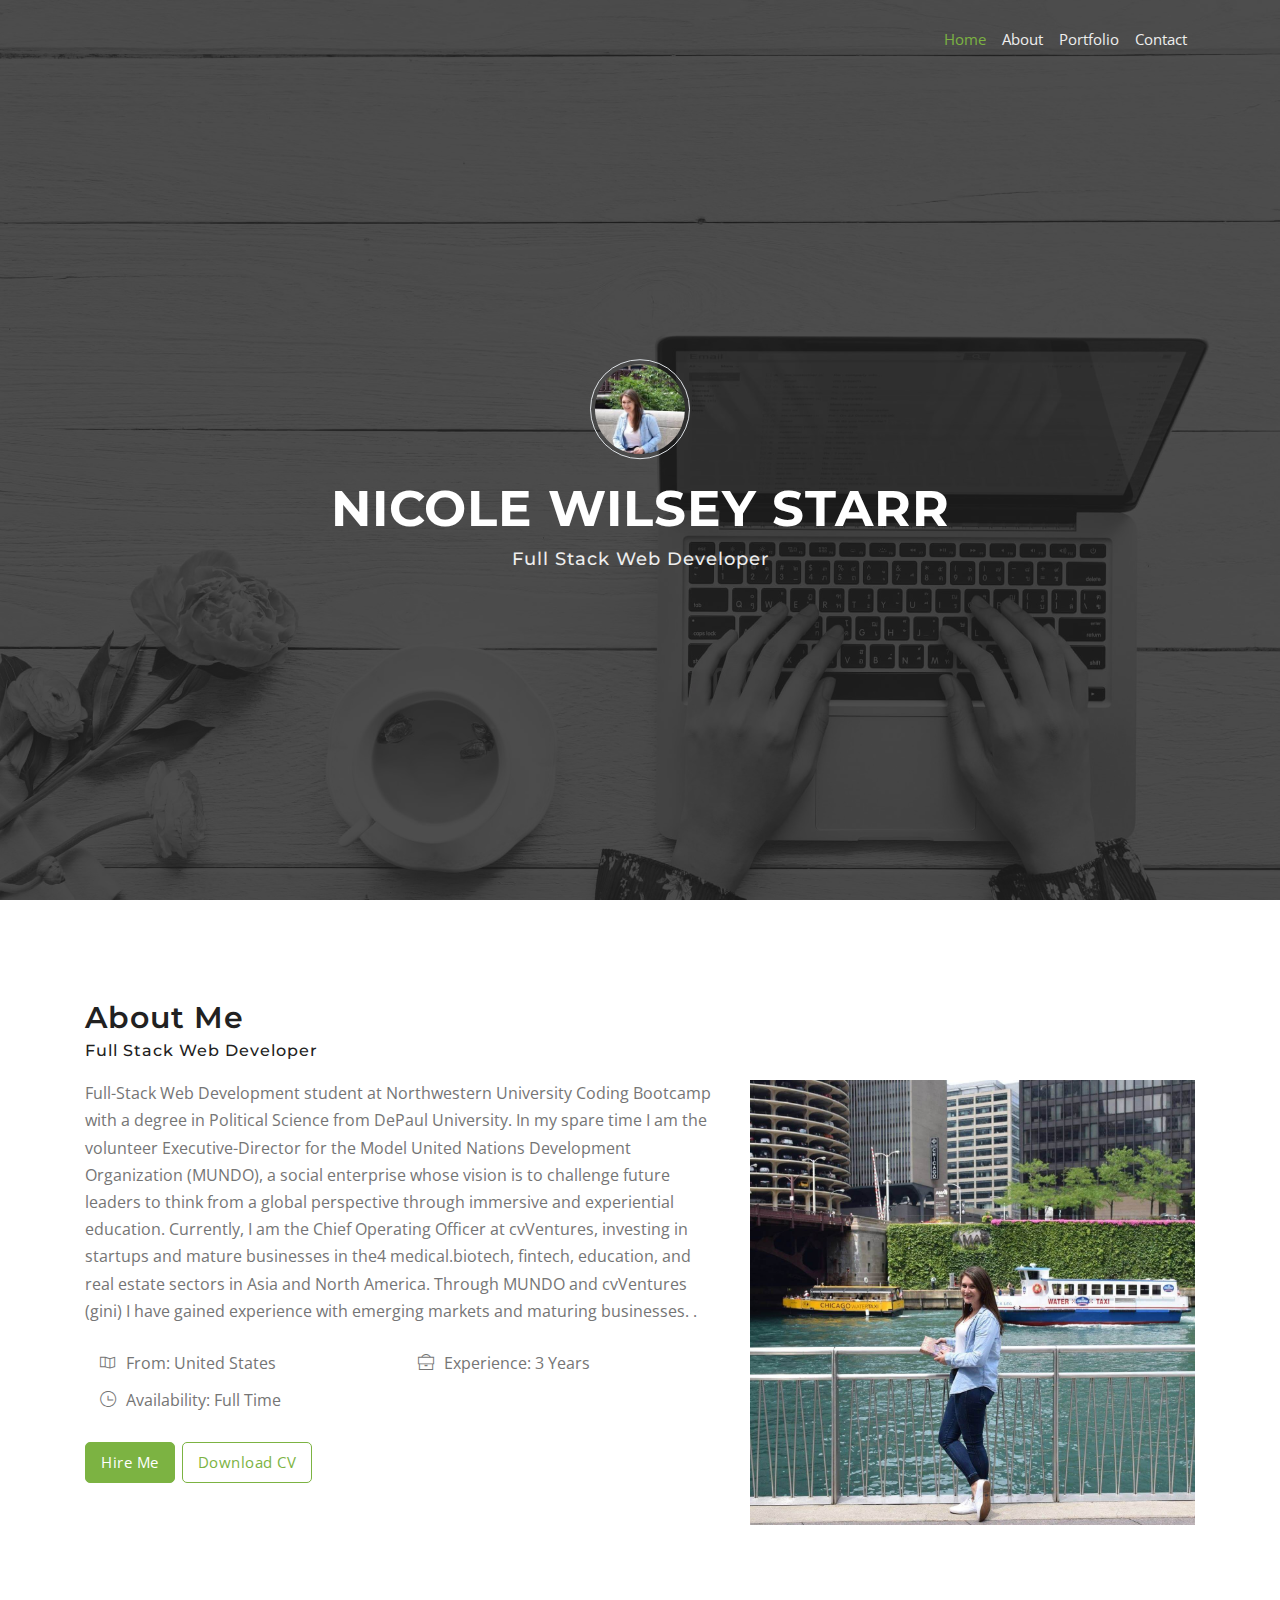
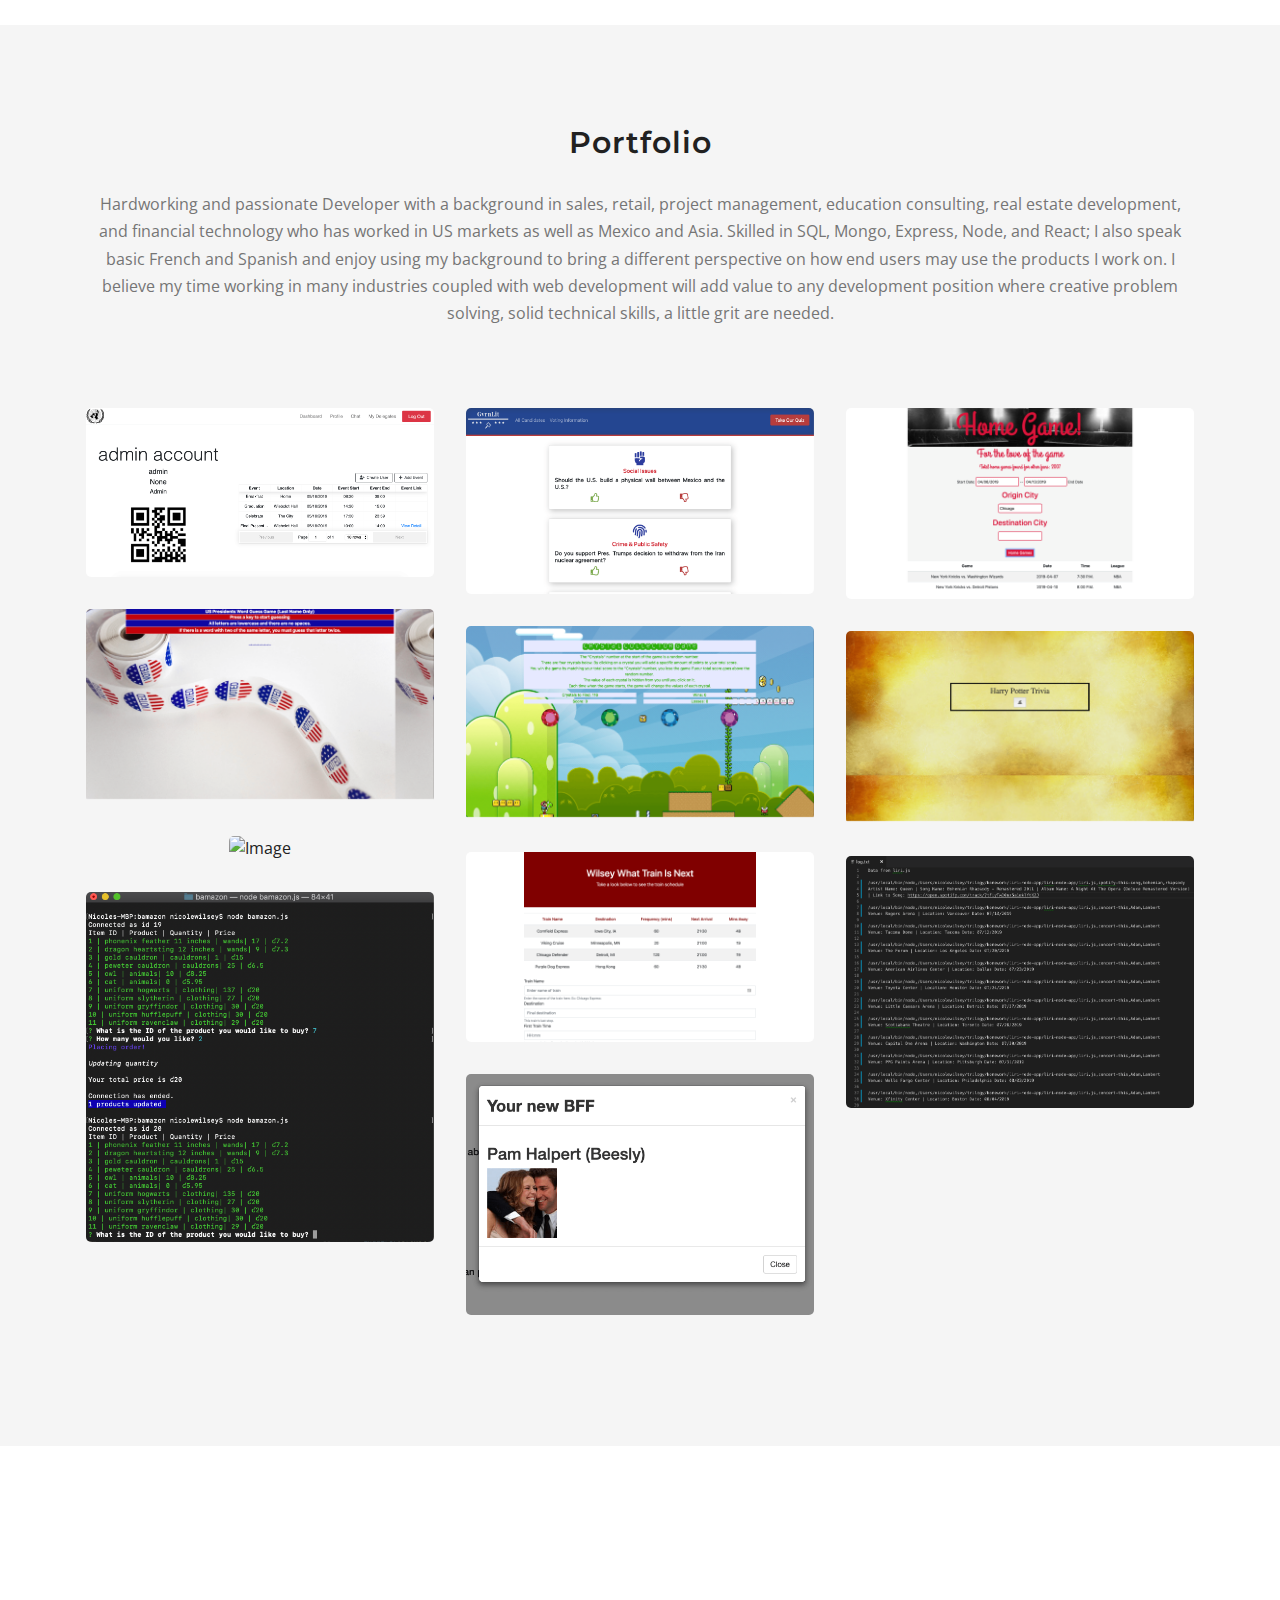
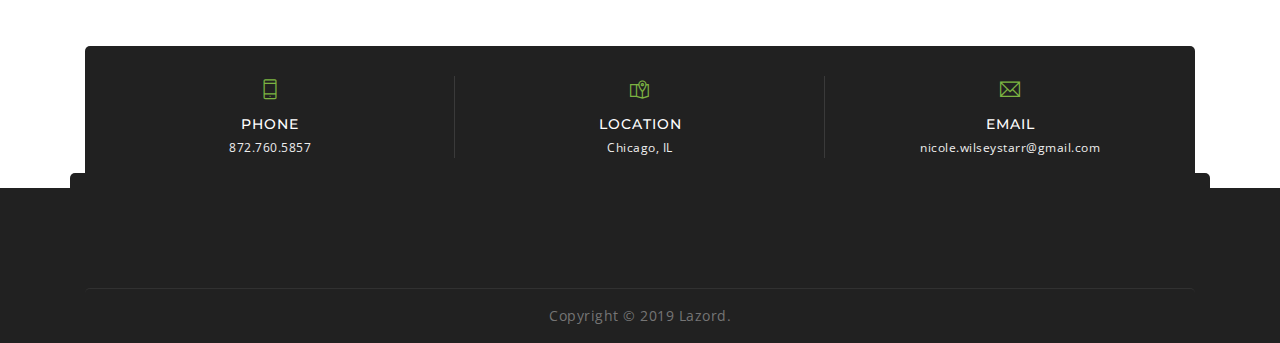
==== commit e60288a5: "added new projects" ====
--- a/index.html
+++ b/index.html
@@ -140,16 +140,13 @@
         <!-- Intro -->
         <div class="col-lg-7">
           <div class="intro mb-md-50">
-            <p>I am a Bootcamp student at Northwestern Coding Bootcamp focusing on the full-stack MERN track. I have a
-              degree in Political Science from DePaul University, and am the Executive-Director for the Model United
-              Nations Development Organization which aims to challenge future leaders to think from a global perspective
-              through immersive and experiential education. I am also the Chief Operating Officer at cvVentures where we
-              work with and invest in startups and mature businesses in the medical/biotech, fintech, education, and
-              real estate sectors in Asia and North America. I have been “playing” with basic code since I was 14. In
-              the last two years I began working on side projects at my company working within Drupal and Wordpress
-              frameworks to build websites. It was while working on a new fin-tech app in Hong Kong where I learned even
-              more about the ins and outs of programming. I am very excited to continue on my path of continued learning
-              through Bootcamp and my career.</p>
+            <p>Full-Stack Web Development student at Northwestern University Coding Bootcamp with a degree in Political
+              Science from DePaul University. In my spare time I am the volunteer Executive-Director for the Model
+              United Nations Development Organization (MUNDO), a social enterprise whose vision is to challenge future
+              leaders to think from a global perspective through immersive and experiential education. Currently, I am
+              the Chief Operating Officer at cvVentures, investing in startups and mature businesses in the4
+              medical.biotech, fintech, education, and real estate sectors in Asia and North America. Through MUNDO and
+              cvVentures (gini) I have gained experience with emerging markets and maturing businesses. .</p>
 
             <!-- Some Details -->
             <div class="details row">
@@ -160,7 +157,7 @@
                 <p><span class="icon"><i class="ti-map"></i></span>From: United States</p>
               </div>
               <div class="item col-sm-6">
-                <p><span class="icon"><i class="ti-briefcase"></i></span>Experience: 2 Years</p>
+                <p><span class="icon"><i class="ti-briefcase"></i></span>Experience: 3 Years</p>
               </div>
               <div class="item col-sm-6">
                 <p><span class="icon"><i class="ti-time"></i></span>Availability: Full Time</p>
@@ -171,7 +168,7 @@
             <a href="#0" data-scroll-nav="6" class="bg-button">
               <span>Hire Me</span>
             </a>
-            <a href="https://drive.google.com/file/d/1LNkfvm_hOdam8UeU0HbdCrZkhNWaRQsv/view?usp=sharing" target="_blank"
+            <a href="https://drive.google.com/file/d/1lDEp2NiXjkKumnysa95BpbOGr0X4zBFX/view?usp=sharing" target="_blank"
               class="border-button">
               <span>Download CV</span>
             </a>
@@ -343,12 +340,13 @@
         <h3>Portfolio</h3>
         <div class="row">
           <div class="col-lg-auto col-md-auto mx-auto">
-            <p>Hardworking and passionate Full-Stack Web Developer with a background in sales, retail, project
+            <p>Hardworking and passionate Developer with a background in sales, retail, project
               management, education consulting, real estate development, and financial technology who has worked in US
-              markets as well as Mexico and Asia. Skilled in CSS and Javascript; I also speak basic French and Spanish
-              and enjoy using my background to bring a different perspective on how end users may use the products I
-              work on. I am currently in a Web Development Bootcamp focusing on the MERN stack, I believe my time
-              working in many industries coupled with web development will add value to any development position where
+              markets as well as Mexico and Asia. Skilled in SQL, Mongo, Express, Node, and React; I also speak basic
+              French and Spanish and enjoy using my background to bring a different perspective on how end users may use
+              the products I
+              work on. I believe my time working in many industries coupled with web development will add value to any
+              development position where
               creative problem solving, solid technical skills, a little grit are needed.</p>
           </div>
         </div>
@@ -366,6 +364,90 @@
       <div class="gallery row">
 
         <!-- Gallery Item -->
+        <!--con.DO-->
+        <div class="col-lg-4 col-md-6 item web">
+          <div class="item-img mb-30 mb-sm-50">
+
+            <img src="images/condo.png" alt="Image" />
+
+            <div class="top-overlay"></div>
+            <div class="bottom-overlay"></div>
+
+            <div class="overlay-info v-middle">
+              <h5 class="sub-heading">con.Do</h5>
+              <div class="icons">
+                <a href="https://con-do.herokuapp.com/" target="_blank">
+                  <span class="icon"><i class="fas fa-link"></i></span>
+                </a>
+                <a href="images/condo.png" class="popup-img">
+                  <span class="icon"><i class="fas fa-search"></i></span>
+                </a>
+                <a href="https://github.com/nwilseystarr/con-do" target="_blank">
+                  <span class="icon"><i class="fab fa-github"></i></span>
+                </a>
+              </div>
+            </div>
+
+          </div>
+        </div>
+
+        <!-- Gallery Item -->
+        <!-- gvrnlit-->
+        <div class="col-lg-4 col-md-6 item web">
+          <div class="item-img mb-30 mb-sm-50">
+
+            <img src="images/gvrnlit.png" alt="Image" />
+
+            <div class="top-overlay"></div>
+            <div class="bottom-overlay"></div>
+
+            <div class="overlay-info v-middle">
+              <h5 class="sub-heading">gvrnLit/h5>
+                <div class="icons">
+                  <a href="https://gvrnlit.herokuapp.com/" target="_blank">
+                    <span class="icon"><i class="fas fa-link"></i></span>
+                  </a>
+                  <a href="images/gvrnlit.png" class="popup-img">
+                    <span class="icon"><i class="fas fa-search"></i></span>
+                  </a>
+                  <a href="https://github.com/nwilseystarr/GvrnLit" target="_blank">
+                    <span class="icon"><i class="fab fa-github"></i></span>
+                  </a>
+                </div>
+            </div>
+
+          </div>
+        </div>
+
+        <!-- Gallery Item -->
+        <!-- Project One | Home Game-->
+        <div class="col-lg-4 col-md-6 item web">
+          <div class="item-img mb-30 mb-sm-50">
+
+            <img src="images/homeGame.png" alt="Image" />
+
+            <div class="top-overlay"></div>
+            <div class="bottom-overlay"></div>
+
+            <div class="overlay-info v-middle">
+              <h5 class="sub-heading">Home Game</h5>
+              <div class="icons">
+                <a href="https://nwilseystarr.github.io/project-one/" target="_blank">
+                  <span class="icon"><i class="fas fa-link"></i></span>
+                </a>
+                <a href="images/homeGame.png" class="popup-img">
+                  <span class="icon"><i class="fas fa-search"></i></span>
+                </a>
+                <a href="https://github.com/nwilseystarr/project-one" target="_blank">
+                  <span class="icon"><i class="fab fa-github"></i></span>
+                </a>
+              </div>
+            </div>
+
+          </div>
+        </div>
+
+        <!-- Gallery Item -->
         <!-- Word Guess Game-->
         <div class="col-lg-4 col-md-6 item web">
           <div class="item-img mb-30 mb-sm-50">
@@ -506,34 +588,6 @@
         </div>
 
         <!-- Gallery Item -->
-        <!-- Project One | Home Game-->
-        <div class="col-lg-4 col-md-6 item web">
-          <div class="item-img mb-30 mb-sm-50">
-
-            <img src="images/homeGame.png" alt="Image" />
-
-            <div class="top-overlay"></div>
-            <div class="bottom-overlay"></div>
-
-            <div class="overlay-info v-middle">
-              <h5 class="sub-heading">Home Game</h5>
-              <div class="icons">
-                <a href="https://nwilseystarr.github.io/project-one/" target="_blank">
-                  <span class="icon"><i class="fas fa-link"></i></span>
-                </a>
-                <a href="images/homeGame.png" class="popup-img">
-                  <span class="icon"><i class="fas fa-search"></i></span>
-                </a>
-                <a href="https://github.com/nwilseystarr/project-one" target="_blank">
-                  <span class="icon"><i class="fab fa-github"></i></span>
-                </a>
-              </div>
-            </div>
-
-          </div>
-        </div>
-
-        <!-- Gallery Item -->
         <!-- LIRI | CLI Node Application-->
         <div class="col-lg-4 col-md-6 item web">
           <div class="item-img mb-30 mb-sm-50">
@@ -608,33 +662,6 @@
                   <span class="icon"><i class="fas fa-search"></i></span>
                 </a>
                 <a href="https://github.com/nwilseystarr/friend-finder" target="_blank">
-                  <span class="icon"><i class="fab fa-github"></i></span>
-                </a>
-              </div>
-            </div>
-
-          </div>
-        </div>
-        <!-- Gallery Item -->
-        <!-- gvrnlit-->
-        <div class="col-lg-4 col-md-6 item web">
-          <div class="item-img mb-30 mb-sm-50">
-
-            <img src="images/gvrnlit.png" alt="Image" />
-
-            <div class="top-overlay"></div>
-            <div class="bottom-overlay"></div>
-
-            <div class="overlay-info v-middle">
-              <h5 class="sub-heading">Friend Finder</h5>
-              <div class="icons">
-                <a href="https://gvrnlit.herokuapp.com/" target="_blank">
-                  <span class="icon"><i class="fas fa-link"></i></span>
-                </a>
-                <a href="images/gvrnlit.png" class="popup-img">
-                  <span class="icon"><i class="fas fa-search"></i></span>
-                </a>
-                <a href="https://github.com/nwilseystarr/GvrnLit" target="_blank">
                   <span class="icon"><i class="fab fa-github"></i></span>
                 </a>
               </div>
@@ -809,16 +836,15 @@
     <div class="container">
 
       <!-- Section Heading  -->
-      <div class="section-head">
+      <!-- <div class="section-head">
         <h3>Get In Touch</h3>
         <div class="row">
           <div class="col-lg-6 col-md-8 mx-auto">
-            <!-- <p>Lorem ipsum dolor sit amet elit sed do eiusmod tempor labore dolore magna aliqua enim minim veniam quis nostrud nisi laboris.</p> -->
-          </div>
-        </div>
-      </div>
-
-      <!-- Contact Form -->
+          </div>
+        </div>
+      </div> -->
+
+      <!-- Contact Form
       <div class="row">
         <div class="col-lg-8 mx-auto">
           <form class='form' id='contact-form' method='post' action="contact.php">
@@ -865,7 +891,7 @@
             </div>
           </form>
         </div>
-      </div>
+      </div> -->
 
       <!-- Contact Info-->
       <div class="contact-info">
